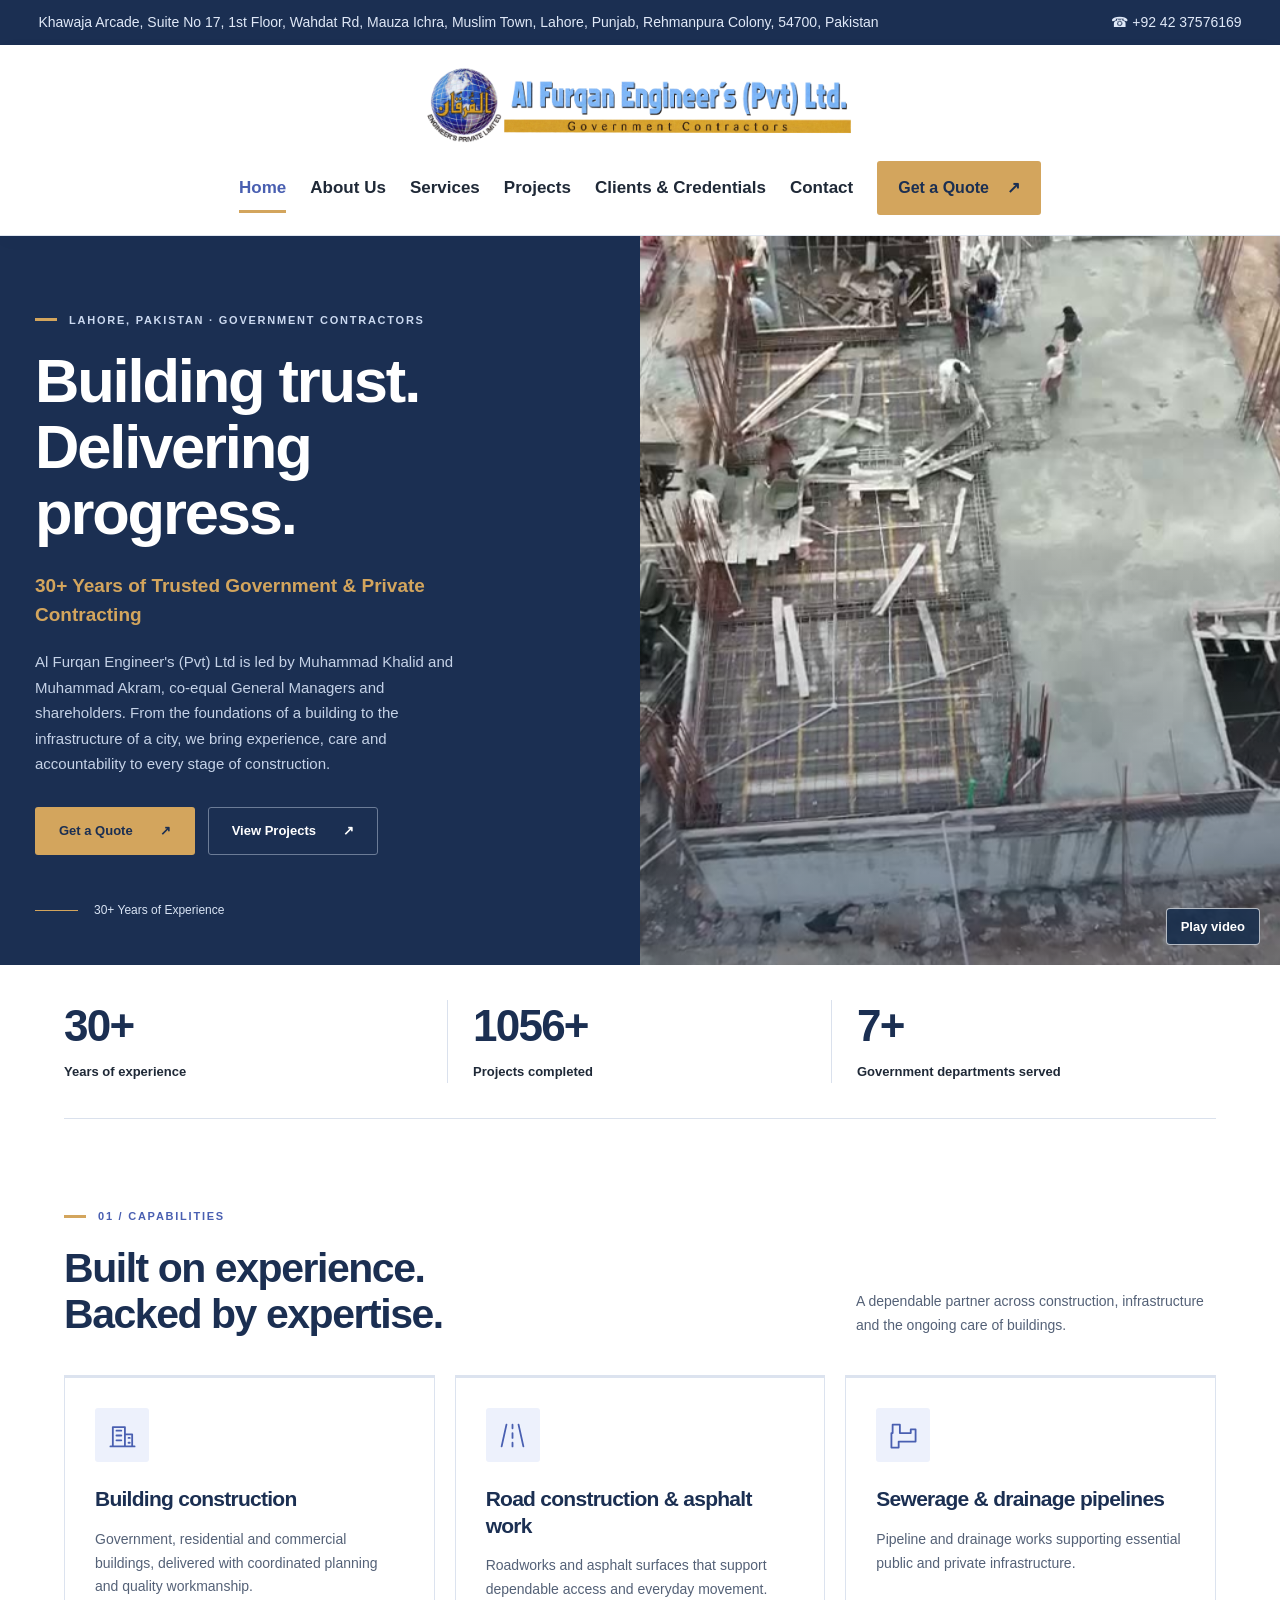
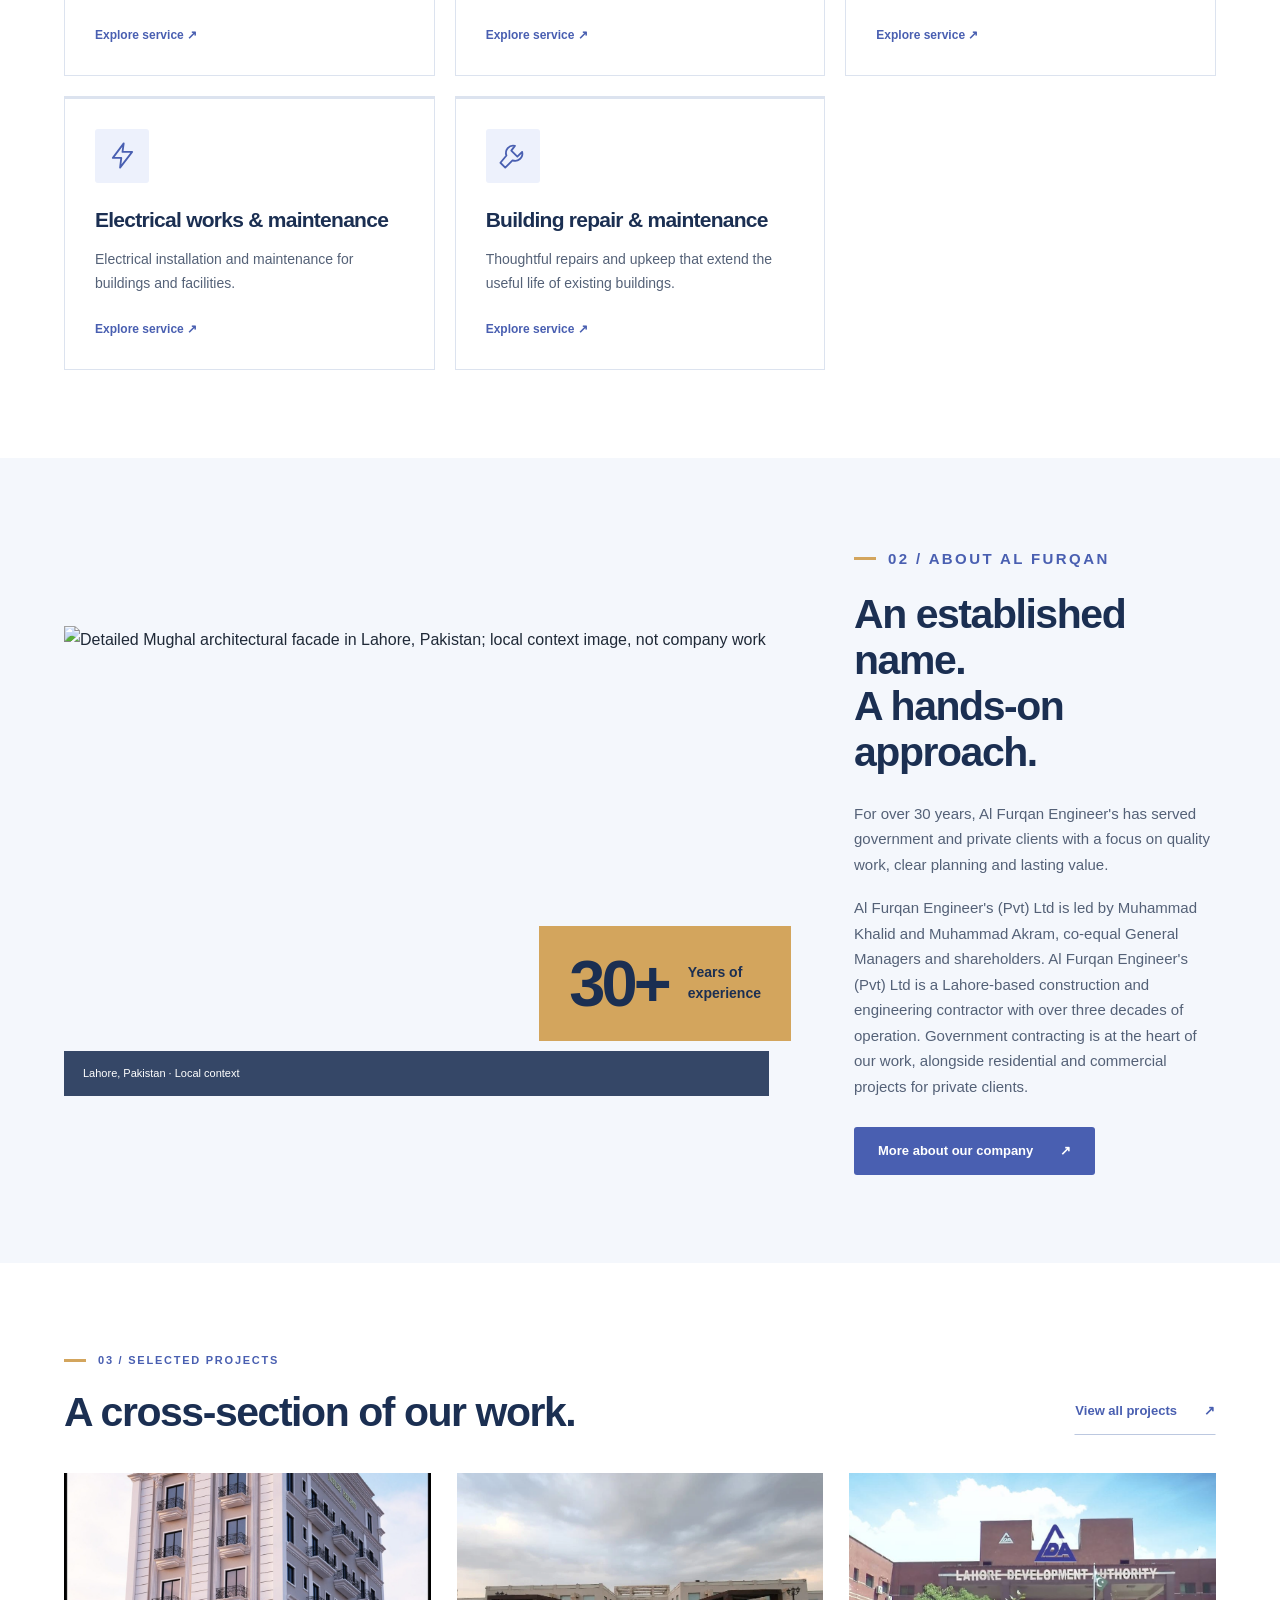
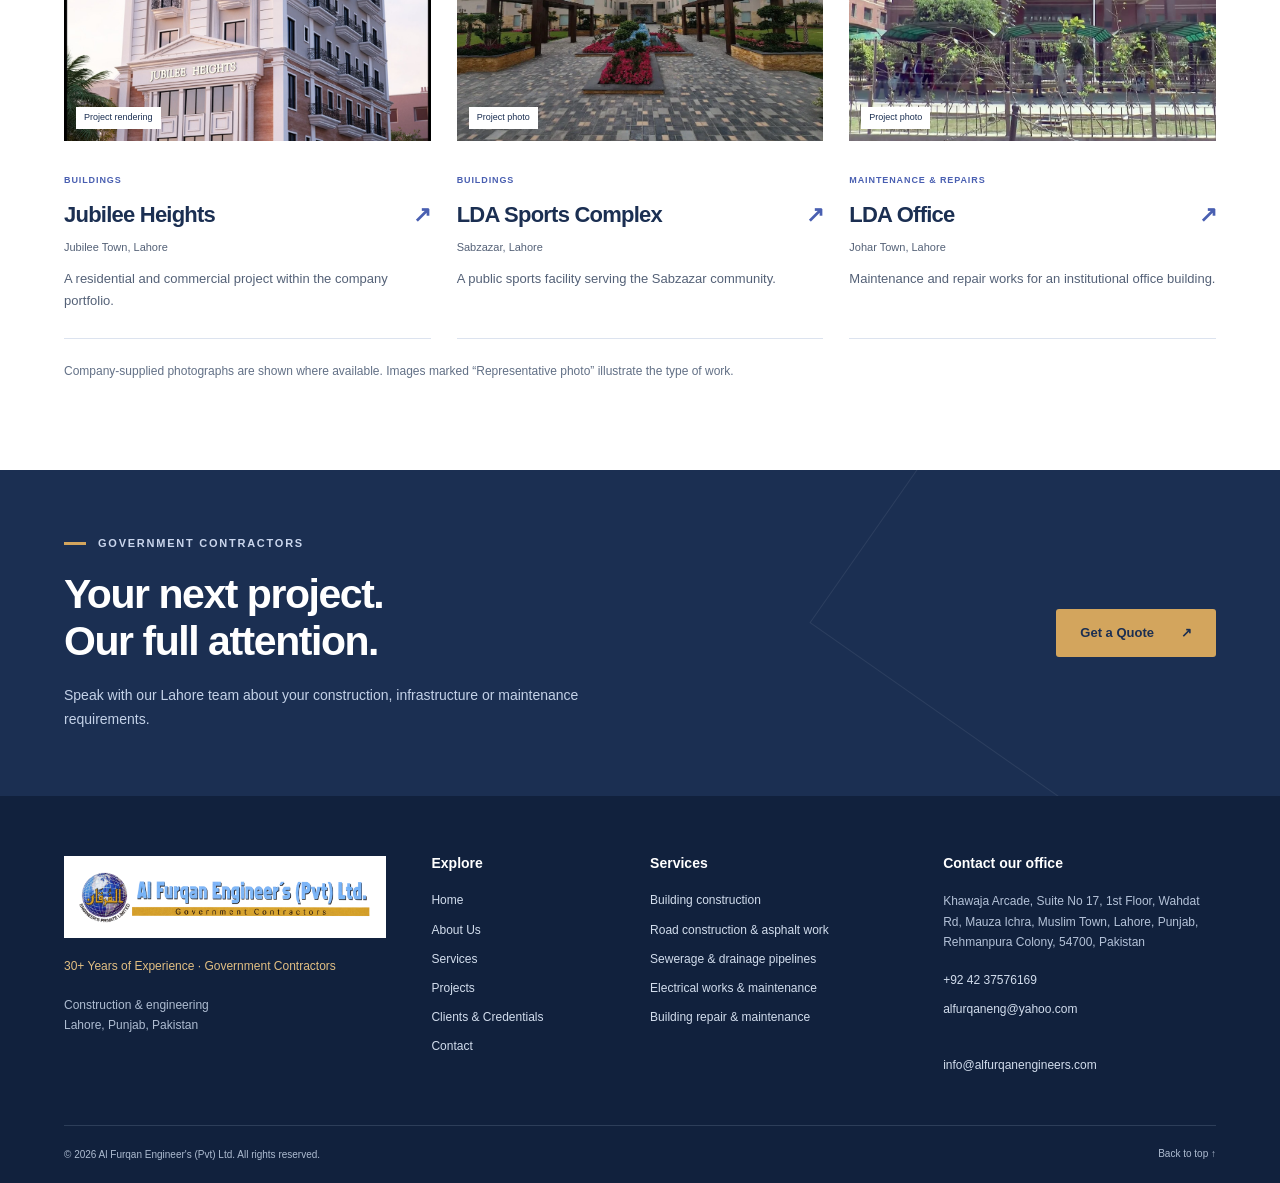
==== index.html @ 761923f5 "Refresh homepage asset versions for drone video styles" ====
<!doctype html><html lang="en"><head><meta charset="utf-8"><meta name="google-site-verification" content="hT9JrDVTnMV-TU5CqhGNMkoANBb5mG18SAT7PARJog0"><meta name="viewport" content="width=device-width,initial-scale=1"><meta name="theme-color" content="#1B2F52"><title>Government &amp; Private Construction in Lahore | Al Furqan Engineer&#x27;s (Pvt) Ltd</title><meta name="description" content="Al Furqan Engineer&#x27;s (Pvt) Ltd, Lahore: led by Muhammad Khalid and Muhammad Akram. Government and private construction with 30+ years of experience."><link rel="canonical" href="https://alfurqanengineers.com/"><meta property="og:type" content="website"><meta property="og:locale" content="en_PK"><meta property="og:title" content="Government &amp; Private Construction in Lahore | Al Furqan Engineer&#x27;s (Pvt) Ltd"><meta property="og:description" content="Al Furqan Engineer&#x27;s (Pvt) Ltd, Lahore: led by Muhammad Khalid and Muhammad Akram. Government and private construction with 30+ years of experience."><meta property="og:url" content="https://alfurqanengineers.com/"><meta property="og:image" content="https://alfurqanengineers.com/social-preview-20260926.jpg"><meta property="og:image:type" content="image/jpeg"><meta property="og:image:width" content="1733"><meta property="og:image:height" content="907"><meta property="og:image:alt" content="Al Furqan Engineer's — Government Contractors, Lahore. info@alfurqanengineers.com · alfurqaneng@yahoo.com"><meta name="twitter:image" content="https://alfurqanengineers.com/social-preview-20260926.jpg"><meta name="twitter:image:alt" content="Al Furqan Engineer's — Building trust. Delivering progress."><meta name="twitter:card" content="summary_large_image"><link rel="icon" href="/favicon.png" type="image/png" sizes="192x192"><link rel="apple-touch-icon" href="/favicon.png"><link rel="stylesheet" href="brand.css?v=20260928-drone"><link rel="stylesheet" href="styles.css?v=20260928-drone"><link rel="preconnect" href="https://images.pexels.com"><script type="application/ld+json">{"@context": "https://schema.org", "@type": "GeneralContractor", "name": "Al Furqan Engineer's (Pvt) Ltd", "url": "https://alfurqanengineers.com", "telephone": "+92 42 37576169", "logo": "https://alfurqanengineers.com/logo.svg", "address": {"@type": "PostalAddress", "streetAddress": "Suite No 17, 1st Floor, Khawaja Arcade, Wahdat Rd, Mauza Ichra, Muslim Town, Rehmanpura Colony", "addressLocality": "Lahore", "addressRegion": "Punjab", "postalCode": "54700", "addressCountry": "PK"}, "areaServed": {"@type": "City", "name": "Lahore"}, "description": "Al Furqan Engineer's (Pvt) Ltd, Lahore: led by Muhammad Khalid and Muhammad Akram. Government and private construction with 30+ years of experience."}</script><script defer src="site-config.js?v=20260928-drone"></script><script defer src="app.js?v=20260928-drone"></script></head><body id="top" data-page="home"><a class="skip" href="#main">Skip to content</a><div class="topbar"><div class="wrap"><a class="top-address" href="https://www.google.com/maps/place//data=!4m2!3m1!1s0x391904868c0c99df:0xcc9288d84a83fc7e">Khawaja Arcade, Suite No 17, 1st Floor, Wahdat Rd, Mauza Ichra, Muslim Town, Lahore, Punjab, Rehmanpura Colony, 54700, Pakistan</a><a class="phone" href="tel:+924237576169">☎ +92 42 37576169</a></div></div><header class="site-header"><div class="wrap navigation"><a class="brand" href="index.html" aria-label="Al Furqan Engineer&#x27;s (Pvt) Ltd home"><img class="full-logo" src="logo.svg" alt="Al Furqan Engineer&#x27;s (Pvt) Ltd — Government Contractors" width="1178" height="224"><img class="mobile-logo" src="emblem.svg" alt="Al Furqan globe emblem" width="64" height="64"><span class="mobile-brand">Al Furqan Engineer&#x27;s<small>Government Contractors</small></span></a><button class="menu-toggle" aria-expanded="false" aria-controls="main-nav" aria-label="Open navigation"><span></span><span></span><span></span></button><nav id="main-nav" aria-label="Main navigation"><a href="index.html" aria-current="page">Home</a><a href="about.html">About Us</a><a href="services.html">Services</a><a href="projects.html">Projects</a><a href="credentials.html">Clients &amp; Credentials</a><a href="contact.html">Contact</a><a class="button gold" href="contact.html">Get a Quote <span aria-hidden="true">↗</span></a></nav></div></header><main id="main"><section class="home-hero"><div class="hero-copy"><p class="eyebrow">Lahore, Pakistan · Government Contractors</p><h1>Building trust.<br>Delivering progress.</h1><h2>30+ Years of Trusted Government &amp; Private Contracting</h2><p>Al Furqan Engineer&#x27;s (Pvt) Ltd is led by Muhammad Khalid and Muhammad Akram, co-equal General Managers and shareholders. From the foundations of a building to the infrastructure of a city, we bring experience, care and accountability to every stage of construction.</p><div class="button-row"><a class="button gold" href="contact.html">Get a Quote <span aria-hidden="true">↗</span></a><a class="button outline-light" href="projects.html">View Projects <span aria-hidden="true">↗</span></a></div><div class="hero-bottom"><span class="gold-rule"></span>30+ Years of Experience</div></div><div class="hero-photo"><video class="hero-video" autoplay muted loop playsinline preload="metadata" poster="jubilee-drone-poster.jpg" aria-label="Drone footage of our Jubilee Heights construction site in Jubilee Town, Lahore"><source src="jubilee-drone.mp4" type="video/mp4"></video><button class="video-toggle" type="button" aria-label="Pause site video">Pause video</button></div></section><section class="stats wrap" aria-label="Company at a glance"><div><strong>30+</strong><span>Years of experience</span></div><div><strong>1056+</strong><span>Projects completed</span></div><div><strong>7+</strong><span>Government departments served</span></div></section><section class="section wrap"><div class="section-head"><div><p class="eyebrow">01 / Capabilities</p><h2>Built on experience.<br>Backed by expertise.</h2></div><p>A dependable partner across construction, infrastructure and the ongoing care of buildings.</p></div><div class="service-grid"><a class="service-card reveal" href="services.html#buildings"><span class="icon-box"><svg class="icon" viewBox="0 0 24 24" fill="none" stroke="currentColor" stroke-width="1.5" stroke-linecap="round" stroke-linejoin="round" aria-hidden="true"><path d="M4 21V5h10v16M14 11h6v10M2 21h20M7 8h4M7 12h4M7 16h4M17 14h1M17 18h1"/></svg></span><h3>Building construction</h3><p>Government, residential and commercial buildings, delivered with coordinated planning and quality workmanship.</p><span class="card-link">Explore service ↗</span></a><a class="service-card reveal" href="services.html#roads"><span class="icon-box"><svg class="icon" viewBox="0 0 24 24" fill="none" stroke="currentColor" stroke-width="1.5" stroke-linecap="round" stroke-linejoin="round" aria-hidden="true"><path d="M7 3L3 21M17 3l4 18M12 3v3m0 4v4m0 4v3"/></svg></span><h3>Road construction &amp; asphalt work</h3><p>Roadworks and asphalt surfaces that support dependable access and everyday movement.</p><span class="card-link">Explore service ↗</span></a><a class="service-card reveal" href="services.html#sewerage"><span class="icon-box"><svg class="icon" viewBox="0 0 24 24" fill="none" stroke="currentColor" stroke-width="1.5" stroke-linecap="round" stroke-linejoin="round" aria-hidden="true"><path d="M3 3h6v7h9v-3h4v10H8v5H2V10h1z"/></svg></span><h3>Sewerage &amp; drainage pipelines</h3><p>Pipeline and drainage works supporting essential public and private infrastructure.</p><span class="card-link">Explore service ↗</span></a><a class="service-card reveal" href="services.html#electrical"><span class="icon-box"><svg class="icon" viewBox="0 0 24 24" fill="none" stroke="currentColor" stroke-width="1.5" stroke-linecap="round" stroke-linejoin="round" aria-hidden="true"><path d="M13 2L4 14h7l-1 8 10-13h-8z"/></svg></span><h3>Electrical works &amp; maintenance</h3><p>Electrical installation and maintenance for buildings and facilities.</p><span class="card-link">Explore service ↗</span></a><a class="service-card reveal" href="services.html#maintenance"><span class="icon-box"><svg class="icon" viewBox="0 0 24 24" fill="none" stroke="currentColor" stroke-width="1.5" stroke-linecap="round" stroke-linejoin="round" aria-hidden="true"><path d="M14 4a6 6 0 0 0-7 8l-5 6 4 4 6-6a6 6 0 0 0 8-7l-4 4-5-5z"/></svg></span><h3>Building repair &amp; maintenance</h3><p>Thoughtful repairs and upkeep that extend the useful life of existing buildings.</p><span class="card-link">Explore service ↗</span></a></div></section><section class="section soft"><div class="wrap split"><div class="about-photo"><img class="" src="https://images.pexels.com/photos/2884867/pexels-photo-2884867.jpeg?auto=compress&amp;cs=tinysrgb&amp;w=1000" alt="Detailed Mughal architectural facade in Lahore, Pakistan; local context image, not company work" loading="lazy" decoding="async" width="1200" height="800"><div class="experience-box"><strong>30+</strong><span>Years of<br>experience</span></div><span class="image-caption">Lahore, Pakistan · Local context</span></div><div><p class="eyebrow">02 / About Al Furqan</p><h2>An established name.<br>A hands-on approach.</h2><p>For over 30 years, Al Furqan Engineer&#x27;s has served government and private clients with a focus on quality work, clear planning and lasting value.</p><p>Al Furqan Engineer&#x27;s (Pvt) Ltd is led by Muhammad Khalid and Muhammad Akram, co-equal General Managers and shareholders. Al Furqan Engineer&#x27;s (Pvt) Ltd is a Lahore-based construction and engineering contractor with over three decades of operation. Government contracting is at the heart of our work, alongside residential and commercial projects for private clients.</p><a class="button primary" href="about.html">More about our company <span aria-hidden="true">↗</span></a></div></div></section><section class="section wrap"><div class="section-head"><div><p class="eyebrow">03 / Selected projects</p><h2>A cross-section of our work.</h2></div><a class="button text-button" href="projects.html">View all projects <span aria-hidden="true">↗</span></a></div><div class="project-grid"><article class="project-card reveal" data-category="Buildings"><button class="project-open" data-project="jubilee-heights" aria-label="View Jubilee Heights project details"><div class="project-image"><img class="" src="project-jubilee-heights.jpeg" alt="Architectural rendering of Jubilee Heights in Jubilee Town, Lahore" loading="lazy" decoding="async" width="1200" height="800"><span class="photo-badge">Project rendering</span></div><div class="project-copy"><span class="category">Buildings</span><h3>Jubilee Heights <span aria-hidden="true">↗</span></h3><p class="location">Jubilee Town, Lahore</p><p>A residential and commercial project within the company portfolio.</p></div></button></article><article class="project-card reveal" data-category="Buildings"><button class="project-open" data-project="lda-sports-complex" aria-label="View LDA Sports Complex project details"><div class="project-image"><img class="" src="project-lda-sports.webp" alt="Landscaped courtyard at LDA Sports Complex, Sabzazar, Lahore" loading="lazy" decoding="async" width="1200" height="800"><span class="photo-badge">Project photo</span></div><div class="project-copy"><span class="category">Buildings</span><h3>LDA Sports Complex <span aria-hidden="true">↗</span></h3><p class="location">Sabzazar, Lahore</p><p>A public sports facility serving the Sabzazar community.</p></div></button></article><article class="project-card reveal" data-category="Maintenance &amp; Repairs"><button class="project-open" data-project="lda-office" aria-label="View LDA Office project details"><div class="project-image"><img class="" src="project-lda-maintenance.jpg" alt="Lahore Development Authority office building, Johar Town" loading="lazy" decoding="async" width="1200" height="800"><span class="photo-badge">Project photo</span></div><div class="project-copy"><span class="category">Maintenance &amp; Repairs</span><h3>LDA Office <span aria-hidden="true">↗</span></h3><p class="location">Johar Town, Lahore</p><p>Maintenance and repair works for an institutional office building.</p></div></button></article></div><p class="small-note">Company-supplied photographs are shown where available. Images marked “Representative photo” illustrate the type of work.</p></section><section class="cta-strip"><div class="wrap"><div><p class="eyebrow">Government Contractors</p><h2>Your next project.<br>Our full attention.</h2><p>Speak with our Lahore team about your construction, infrastructure or maintenance requirements.</p></div><a class="button gold" href="contact.html">Get a Quote <span aria-hidden="true">↗</span></a></div></section><dialog id="project-dialog" aria-labelledby="dialog-title"><button class="dialog-close" aria-label="Close project details">✕</button><div id="dialog-content"></div></dialog></main><footer><div class="wrap footer-grid"><div class="footer-brand"><a href="index.html" class="logo-tile"><img src="logo.svg" alt="Al Furqan Engineer&#x27;s (Pvt) Ltd — Government Contractors" width="1178" height="224" loading="lazy"></a><p class="footer-tagline">30+ Years of Experience · Government Contractors</p><p>Construction & engineering<br>Lahore, Punjab, Pakistan</p></div><div><h2>Explore</h2><nav aria-label="Footer navigation"><a href="index.html" aria-current="page">Home</a><a href="about.html">About Us</a><a href="services.html">Services</a><a href="projects.html">Projects</a><a href="credentials.html">Clients &amp; Credentials</a><a href="contact.html">Contact</a></nav></div><div><h2>Services</h2><a href="services.html#buildings">Building construction</a><a href="services.html#roads">Road construction &amp; asphalt work</a><a href="services.html#sewerage">Sewerage &amp; drainage pipelines</a><a href="services.html#electrical">Electrical works &amp; maintenance</a><a href="services.html#maintenance">Building repair &amp; maintenance</a></div><div><h2>Contact our office</h2><address>Khawaja Arcade, Suite No 17, 1st Floor, Wahdat Rd, Mauza Ichra, Muslim Town, Lahore, Punjab, Rehmanpura Colony, 54700, Pakistan</address><a class="footer-phone" href="tel:+924237576169">+92 42 37576169</a><a href="mailto:alfurqaneng@yahoo.com">alfurqaneng@yahoo.com</a><br><a href="mailto:info@alfurqanengineers.com">info@alfurqanengineers.com</a><small></small></div></div><div class="wrap footer-bottom"><span>© 2026 Al Furqan Engineer&#x27;s (Pvt) Ltd. All rights reserved.</span><a href="#top">Back to top ↑</a></div></footer></body></html>
---- brand.css ----
/* Colors sampled from the supplied logo; see site-config.json. */
:root{--primary:#495FB1;--primary-light:#98BBE9;--navy:#1B2F52;--accent:#D3A55D;--bg-light:#F4F7FC;--text:#1F2937;}
---- styles.css ----
/* Layout and presentation. Editable company content lives in site-config.json. */
*{box-sizing:border-box}html{scroll-behavior:smooth;scroll-padding-top:112px}body{margin:0;color:var(--text);background:#fff;font:16px/1.7 Arial,Helvetica,sans-serif}h1,h2,h3,p{margin:0}h1,h2,h3{color:var(--navy);line-height:1.13;letter-spacing:-.035em}h1{font-size:clamp(40px,4.8vw,72px)}h2{font-size:clamp(30px,3.2vw,48px)}h3{font-size:22px;line-height:1.25}p{color:#546177}p+p{margin-top:18px}a{color:inherit;text-decoration:none}button,input,select,textarea{font:inherit}button{cursor:pointer}button:disabled{cursor:not-allowed;opacity:.65}img{display:block;max-width:100%;height:auto}button,a{-webkit-tap-highlight-color:transparent}a:focus-visible,button:focus-visible,summary:focus-visible,input:focus-visible,textarea:focus-visible,select:focus-visible{outline:3px solid var(--primary);outline-offset:4px}::selection{background:#efdab7;color:var(--navy)}[hidden]{display:none!important}.wrap{width:min(1280px,90%);margin-inline:auto}.section{padding:88px 0}.soft{background:var(--bg-light)}.eyebrow{text-transform:uppercase;letter-spacing:.16em;font-size:11px;font-weight:700;color:var(--primary);display:flex;align-items:center;gap:12px;margin-bottom:19px}.eyebrow:before{content:'';width:22px;height:3px;background:var(--accent);flex:none}.lead{font-size:20px;line-height:1.6;max-width:690px}.small-note{font-size:12px;margin-top:22px;color:#627086}.section-intro{max-width:850px;font-size:18px;margin-bottom:38px}.button{display:inline-flex;align-items:center;justify-content:center;gap:27px;min-height:48px;padding:13px 23px;border:1px solid transparent;font-size:13px;font-weight:700;line-height:1.5;border-radius:3px;transition:background .2s,transform .2s}.button:hover{transform:translateY(-2px)}.primary{background:var(--primary);color:#fff}.primary:hover{background:#344a94}.gold{background:var(--accent);color:var(--navy)}.gold:hover{background:#e4bc7d}.secondary{background:var(--bg-light);color:var(--navy);border-color:#cad4e4}.outline-light{color:#fff;background:transparent;border-color:#6c7c97}.outline-light:hover{background:#ffffff14}.text-button{color:var(--primary);padding:10px 0;border-bottom-color:#bcc8e0;border-radius:0}.button-row{display:flex;gap:13px;flex-wrap:wrap;margin-top:30px}.skip{position:absolute;z-index:100;left:12px;top:-100px;background:#fff;padding:12px}.skip:focus{top:8px}.topbar{background:var(--navy);color:#e0e9f8;font-size:10px}.topbar .wrap{display:flex;align-items:center;justify-content:space-between;gap:25px;padding:9px 0}.top-address{max-width:980px;line-height:1.5}.phone{font-size:12px;white-space:nowrap}.site-header{position:sticky;top:0;z-index:20;background:#fff;border-bottom:1px solid #e1e7f0;box-shadow:0 4px 20px #1b2f5206}.navigation{display:flex;align-items:center;justify-content:space-between;gap:24px;height:101px}.brand{flex:0 0 360px}.full-logo{width:360px;height:auto}.mobile-logo,.mobile-brand{display:none}.navigation nav{display:flex;align-items:center;gap:21px;font-size:12px;font-weight:600}.navigation nav>a:not(.button){padding:12px 0;position:relative;white-space:nowrap}.navigation nav>a:hover,.navigation nav a[aria-current]{color:var(--primary)}.navigation nav a[aria-current]:after{content:'';position:absolute;bottom:3px;height:3px;left:0;right:0;background:var(--accent)}.navigation .button{padding:12px 17px;gap:17px;font-size:12px}.menu-toggle{display:none}.home-hero{display:grid;grid-template-columns:1fr 1fr;background:var(--navy);min-height:650px}.hero-copy{padding:75px max(35px,calc((100vw - 1280px)/2)) 45px;padding-right:65px}.hero-copy h1{color:#fff;max-width:660px;line-height:1.07;margin-bottom:27px}.hero-copy .eyebrow{color:#cbd9f0}.hero-copy h2{color:var(--accent);font-size:19px;letter-spacing:0;line-height:1.5;max-width:430px}.hero-copy>p:not(.eyebrow){color:#c5d2e7;max-width:435px;font-size:15px;margin-top:20px}.hero-bottom{display:flex;align-items:center;gap:16px;color:#d9e4f4;margin-top:45px;font-size:12px}.gold-rule{height:1px;width:43px;background:var(--accent)}.hero-photo{position:relative;min-height:570px;overflow:hidden}.hero-photo>img{width:100%;height:100%;object-fit:cover;object-position:center 48%;position:absolute}.hero-photo:after{content:'';position:absolute;inset:0;background:linear-gradient(0deg,#1327477a,transparent 60%);pointer-events:none}.hero-logo{position:absolute;top:30px;left:30px;right:30px;max-width:490px;background:#fff;padding:18px 20px;z-index:1;border-radius:2px;box-shadow:0 10px 30px #10274616}.hero-logo img{width:100%}.hero-caption{position:absolute;z-index:1;bottom:22px;right:25px;color:#fff;font-size:10px;letter-spacing:.06em}.stats{display:grid;grid-template-columns:repeat(4,1fr);border-bottom:1px solid #dae1ed;padding:35px 0}.stats>div{border-right:1px solid #dae1ed;padding:0 25px}.stats>div:first-child{padding-left:0}.stats>div:last-child{border:0}.stats strong{font-size:44px;color:var(--navy);letter-spacing:-.04em;line-height:1.2;display:block}.stats span{display:block;font-size:13px;margin-top:8px;font-weight:600}.stats small{font-size:10px;color:#68758a;display:block;margin-top:5px}.section-head{display:flex;align-items:end;justify-content:space-between;gap:55px;margin-bottom:38px}.section-head>p{max-width:360px;font-size:14px}.service-grid{display:grid;grid-template-columns:repeat(3,1fr);gap:20px}.service-card{border:1px solid #dce3ef;border-top:3px solid #dce3ef;padding:30px;transition:border-color .25s,box-shadow .25s;background:#fff;display:flex;flex-direction:column;align-items:start}.service-card:hover{border-top-color:var(--accent);box-shadow:0 16px 28px #22375d0d}.service-card h3{margin:24px 0 15px;font-size:21px}.service-card p{font-size:14px;margin-bottom:23px}.card-link{font-size:12px;color:var(--primary);font-weight:700;margin-top:auto}.icon-box{display:grid;place-items:center;background:#edf1fc;width:54px;height:54px;border-radius:3px}.icon{width:29px;height:29px;color:var(--primary);flex:none}.split{display:grid;grid-template-columns:1fr 1fr;gap:85px;align-items:center}.split h2+p{margin-top:25px}.split p{font-size:15px}.split .button{margin-top:28px}.about-photo{position:relative;min-height:470px}.about-photo>img{width:100%;height:470px;object-fit:cover}.image-caption{position:absolute;bottom:0;left:0;right:0;padding:13px 19px;background:#1b2f52e0;color:#fff;font-size:11px}.experience-box{position:absolute;right:-22px;bottom:55px;background:var(--accent);color:var(--navy);padding:25px 30px;display:flex;align-items:center;gap:20px}.experience-box strong{font-size:65px;letter-spacing:-.06em;line-height:1}.experience-box span{font-size:14px;font-weight:600;line-height:1.5}.project-grid{display:grid;grid-template-columns:repeat(3,1fr);gap:26px}.project-card{min-width:0;border-bottom:1px solid #dce3ef}.project-open{width:100%;display:block;text-align:left;padding:0;border:0;background:transparent;color:inherit}.project-image{position:relative;overflow:hidden;aspect-ratio:1.37;background:#e3e9f2}.project-image img{width:100%;height:100%;object-fit:cover;transition:transform .5s}.project-open:hover img{transform:scale(1.04)}.photo-badge{position:absolute;bottom:12px;left:12px;background:#fff;color:var(--navy);font-size:9px;padding:4px 8px;line-height:1.5}.project-copy{padding:23px 0 26px}.category{text-transform:uppercase;letter-spacing:.1em;font-size:9px;font-weight:700;color:var(--primary)}.project-copy h3{margin:10px 0 9px;display:flex;justify-content:space-between;gap:15px}.project-copy h3 span{font-size:22px;color:var(--primary)}.project-copy p{font-size:13px}.project-copy p.location{font-size:11px;margin-bottom:12px}.project-copy p+p{margin-top:0}.cta-strip{background:var(--navy);color:#fff;padding:64px 0;position:relative;overflow:hidden}.cta-strip:after{content:'';position:absolute;width:500px;height:500px;border:1px solid #ffffff13;right:-130px;top:-160px;transform:rotate(35deg);pointer-events:none}.cta-strip .wrap{display:flex;justify-content:space-between;align-items:center;gap:40px}.cta-strip h2{color:#fff}.cta-strip p:not(.eyebrow){color:#c4d2e8;font-size:14px;margin-top:20px;max-width:570px}.cta-strip .eyebrow{color:#cad6ed}.cta-strip .button{flex:none;position:relative;z-index:1}footer{background:#11213d;padding:60px 0 0;color:#d2dded}.footer-grid{display:grid;grid-template-columns:1.3fr .7fr 1fr 1.1fr;gap:45px}.logo-tile{background:#fff;display:block;padding:13px;max-width:325px}.footer-brand>p{font-size:12px;color:#aebcd1;margin-top:18px}.footer-brand>p.footer-tagline{color:#e2bf83;font-size:12px}footer h2{color:#fff;font-size:14px;letter-spacing:0;margin-bottom:20px}footer a:not(.logo-tile){display:block;font-size:12px;line-height:1.6;margin-bottom:10px}footer a:hover{color:#e2bf83}footer address{font-size:12px;font-style:normal;margin-bottom:18px;color:#b4c2d8}footer .footer-phone{font-size:15px}footer small{font-size:10px;color:#b4c2d8}.footer-bottom{margin-top:40px;padding:20px 0;display:flex;justify-content:space-between;gap:24px;border-top:1px solid #2d3e59;font-size:10px;color:#aebcd1}.footer-bottom a{font-size:10px!important;margin:0!important}.page-hero{background:var(--bg-light);padding:28px 0 63px;position:relative;overflow:hidden}.page-hero h1{max-width:920px;font-size:clamp(40px,4.8vw,65px)}.page-hero .lead{margin-top:23px;font-size:18px}.breadcrumb{font-size:11px;color:#606d83;margin-bottom:39px;display:flex;gap:12px}.breadcrumb a{color:var(--primary)}.hero-line{position:absolute;width:320px;height:320px;border:1px solid #d4deee;right:-30px;bottom:-100px;transform:rotate(35deg)}.page-hero .wrap{position:relative;z-index:1}.vision-grid{display:grid;grid-template-columns:1fr 1fr;gap:60px}.vision-grid article{border-top:3px solid var(--accent);padding-top:30px}.vision-grid h2{font-size:34px}.vision-grid p:last-child{margin-top:23px;font-size:15px}.values-grid{display:grid;grid-template-columns:repeat(5,1fr);gap:24px}.value-card{border-top:1px solid #ccd7e7;padding-top:25px}.value-card h3{font-size:19px;margin:20px 0 15px}.value-card p{font-size:13px}.org-chart{margin-top:50px}.org-chart ul{padding:0;list-style:none;margin:0}.org-leaders{display:flex;justify-content:center;gap:70px!important;position:relative;margin-bottom:70px!important}.org-leaders:before{content:'';position:absolute;left:calc(50% - 110px);right:calc(50% - 110px);top:50%;height:2px;background:var(--primary)}.org-leaders:after{content:'';position:absolute;left:50%;width:2px;background:var(--primary);height:70px;bottom:-70px}.org-card{position:relative;border:1.5px solid var(--primary);border-radius:5px;background:#fff;padding:15px 12px;min-width:0;text-align:center;color:var(--navy);box-shadow:0 5px 15px #1b2f5205;font-size:12px;line-height:1.45}.org-card strong,.org-card span,.org-card small{display:block}.org-card strong{font-size:15px;margin-bottom:4px}.org-card small{font-size:10px;color:#607087;margin-top:3px}.org-card.external{border:2px dashed var(--accent);background:#fffcf5}.org-leaders>li{width:250px;z-index:1}.org-desktop{display:grid;grid-template-columns:1.25fr 1fr;gap:45px;border-top:2px solid var(--primary);padding-top:0}.org-branch{position:relative;padding-top:28px;min-width:0}.org-branch:before{content:'';height:28px;width:2px;background:var(--primary);position:absolute;top:0;left:50%}.org-branch h3{font-size:15px;text-align:center;padding:14px;background:#e3eaf7;margin-bottom:25px;border:1px solid #c9d5eb;border-radius:4px}.org-tree{display:flex;gap:16px;justify-content:center}.org-tree li{flex:1;position:relative;min-width:0}.org-tree ul{display:flex;gap:18px;position:relative;padding-top:30px!important}.org-tree ul:before{content:'';height:30px;width:1px;background:#8c9dc3;position:absolute;top:0;left:50%}.org-tree ul>li:before{content:'';position:absolute;height:1px;background:#8c9dc3;top:-15px;left:-9px;right:-9px}.org-tree ul>li:first-child:before{left:50%}.org-tree ul>li:last-child:before{right:50%}.org-tree ul>li:after{content:'';position:absolute;top:-15px;left:50%;height:15px;width:1px;background:#8c9dc3}.org-tree .external+ul{flex-direction:column;gap:15px}.org-tree .external+ul>li:before{display:none}.org-tree .external+ul>li:after{background:var(--accent)}.org-branch:nth-child(2)>.org-tree{display:grid;grid-template-columns:1fr 1fr;gap:20px}.org-legend{display:flex;justify-content:center;gap:27px;margin-top:35px;font-size:11px;flex-wrap:wrap}.org-legend span{display:flex;align-items:center;gap:9px}.org-legend i{display:block;width:22px;height:16px;border:1.5px solid var(--primary)}.org-legend i.external{border:2px dashed var(--accent)}.org-mobile{display:none}.service-detail{display:grid;grid-template-columns:1fr 1fr;gap:65px;align-items:center;padding:58px 0;border-bottom:1px solid #dce3ef;scroll-margin-top:125px}.service-detail:first-of-type{padding-top:0}.service-detail:nth-of-type(even) .service-detail-image{order:2}.service-detail-image{height:390px}.service-detail-image img{height:100%;width:100%;object-fit:cover}.service-detail h2{font-size:36px;margin:12px 0 20px}.service-detail p{font-size:14px}.service-number{font-weight:700;color:var(--primary);font-size:14px}.checklist{list-style:none;padding:0;font-size:13px;line-height:2.1}.checklist li:before{content:'✓';color:var(--primary);margin-right:12px}.process-grid{display:grid;grid-template-columns:repeat(3,1fr);gap:40px;margin-top:38px}.process-grid article{border-top:1px solid #c7d3e7;padding-top:20px}.process-grid h3{font-size:23px;margin:20px 0 15px}.process-grid p{font-size:14px}.filters{display:flex;gap:10px;flex-wrap:wrap;margin-bottom:20px}.filter{background:#fff;border:1px solid #ccd6e5;padding:10px 17px;color:var(--navy);font-size:12px;border-radius:3px}.filter.active{color:#fff;background:var(--primary);border-color:var(--primary)}#project-count{margin:0 0 20px}.clients-grid,.credential-grid{display:grid;grid-template-columns:repeat(3,1fr);gap:25px;margin-top:35px}.client-placeholder{border:1px dashed #becbdd;min-height:180px;padding:25px;text-align:center;display:flex;flex-direction:column;justify-content:center}.pending{display:block;font-size:10px;color:#6c582f;background:#f7ecd8;padding:4px 8px;width:fit-content;margin-bottom:18px;letter-spacing:.04em}.client-placeholder .pending{margin:0 auto 20px}.client-placeholder strong{color:#5c6f8e;font-size:34px;line-height:1.2}.client-placeholder p{font-size:12px;margin-top:12px}.credential-card{padding:30px;background:#fff;border:1px solid #dce3ef}.credential-card .icon{margin-bottom:25px}.credential-card h3{font-size:24px;margin:20px 0}.credential-card p{font-size:13px}.contact-grid{display:grid;grid-template-columns:1.15fr .85fr;gap:80px;align-items:start}.form-panel{background:var(--bg-light);padding:40px;border:1px solid #dee6f1}.form-panel h2,.office-details h2{font-size:32px}.form-notice{font-size:12px;line-height:1.7;margin:20px 0 27px;padding:14px 16px;border-left:3px solid var(--accent);background:#fff}label{display:block;font-size:12px;color:var(--navy);font-weight:600;margin-bottom:19px}.form-row{display:grid;grid-template-columns:1fr 1fr;gap:18px}input,textarea,select{display:block;width:100%;border:1px solid #c8d3e3;background:#fff;border-radius:3px;padding:12px;margin-top:7px;font-size:15px;color:var(--text);min-height:47px}textarea{resize:vertical}textarea::placeholder{font-size:12px;line-height:1.6;color:#718095}.office-details{padding-top:10px}.contact-block{display:flex;gap:20px;padding:24px 0;border-bottom:1px solid #dce3ef}.contact-block h3{font-size:12px;letter-spacing:0;margin-bottom:10px}.contact-block address{font-size:14px;font-style:normal;color:#546177}.contact-block a{color:var(--primary);font-size:15px}.contact-block p{font-size:13px}.contact-icon{font-size:24px;color:var(--primary);line-height:1.3;min-width:25px}.office-details>.button{margin-top:25px}.map-section iframe{border:0;width:100%;height:400px;background:var(--bg-light)}.map-caption{display:flex;align-items:center;justify-content:space-between;gap:20px;margin-top:14px}.map-caption p{font-size:12px}.faq{max-width:850px}.faq h2{margin-bottom:30px}.faq details{border-top:1px solid #d5deec;padding:22px 0}.faq summary{color:var(--navy);cursor:pointer;font-size:16px;font-weight:600}.faq details p{font-size:14px;padding-top:17px}.form-panel #form-result{margin-top:25px}.form-panel #form-status{font-size:13px;margin-bottom:20px}dialog{width:min(920px,92vw);max-height:90vh;border:0;padding:40px;box-shadow:0 25px 80px #0004;color:var(--text);border-radius:5px;overflow-y:auto}dialog::backdrop{background:#10213bcc;backdrop-filter:blur(3px)}.dialog-close{position:sticky;float:right;top:0;z-index:2;border:1px solid #d7dfea;border-radius:50%;background:#fff;color:var(--navy);width:40px;height:40px;font-size:18px}.dialog-gallery{display:grid;grid-template-columns:1fr 1fr;gap:15px;margin:25px 0}.dialog-gallery figure{margin:0}.dialog-gallery img{width:100%;height:240px;object-fit:cover}.dialog-gallery figcaption{font-size:10px;margin-top:7px;color:#64718a}.dialog-gallery figcaption a{text-decoration:underline}dialog h2{font-size:36px;clear:both;padding-top:10px}dialog .category{display:block;padding-top:10px}dialog p{font-size:14px;margin-top:15px}body.modal-open{overflow:hidden}.reveal{animation:appear .6s ease both}@keyframes appear{from{opacity:.65;transform:translateY(12px)}to{opacity:1;transform:translateY(0)}}
@media(max-width:1200px){.brand{flex-basis:285px}.full-logo{width:285px}.navigation nav{gap:14px;font-size:11px}.navigation .button{padding:10px 12px}.hero-copy{padding:60px 7vw 40px 5vw}.footer-grid{gap:28px}.split{gap:50px}.contact-grid{gap:40px}.hero-copy h1{font-size:58px}}
@media(max-width:1000px){.navigation{height:87px}.menu-toggle{display:flex;width:44px;height:44px;flex-direction:column;justify-content:center;gap:5px;padding:10px;border:1px solid #d3dded;background:#fff;border-radius:3px}.menu-toggle span{height:2px;width:22px;background:var(--navy)}.navigation nav{display:none;position:absolute;top:87px;left:0;right:0;background:#fff;border-bottom:1px solid #dbe3ef;padding:20px 5%;box-shadow:0 15px 20px #11213d12}.navigation nav.open{display:flex;flex-wrap:wrap;gap:16px 24px}.brand{flex-basis:350px}.full-logo{width:350px}.hero-copy h1{font-size:48px}.hero-copy h2{font-size:17px}.hero-copy{padding-right:35px}.service-grid{grid-template-columns:repeat(2,1fr)}.project-grid{gap:18px}.project-copy h3{font-size:20px}.values-grid{grid-template-columns:repeat(3,1fr)}.footer-grid{grid-template-columns:1.2fr 1fr;gap:40px}.section{padding:65px 0}.org-desktop{gap:25px}.org-card{font-size:11px;padding:12px 8px}.org-card strong{font-size:13px}.contact-grid{gap:30px}.form-panel{padding:28px}}
@media(max-width:760px){html{scroll-padding-top:88px}.wrap{width:88%}.topbar .wrap{padding:10px 0;gap:12px}.top-address{font-size:9px;max-width:70%;line-height:1.4}.phone{font-size:10px}.navigation{height:78px}.brand{flex:initial;display:flex;align-items:center;gap:10px}.full-logo{display:none}.mobile-logo{display:block;width:52px;height:52px}.mobile-brand{display:block;font-size:16px;font-weight:700;line-height:1.2;color:var(--navy);letter-spacing:-.02em}.mobile-brand small{display:block;font-size:9px;font-weight:500;letter-spacing:.07em;margin-top:5px}.navigation nav{top:78px;padding:18px 6%}.navigation nav.open{flex-direction:column;align-items:stretch;gap:5px}.navigation nav>a:not(.button){padding:10px}.navigation nav a[aria-current]:after{left:10px;right:auto;width:22px}.navigation nav .button{margin-top:10px}.home-hero{grid-template-columns:1fr;min-height:0}.hero-copy{padding:47px 6% 37px}.hero-copy h1{font-size:clamp(40px,10vw,58px);margin-bottom:22px}.hero-copy h2{font-size:18px}.hero-copy p{font-size:14px}.hero-photo{min-height:370px}.hero-photo>img{object-position:center 39%}.hero-logo{top:22px;left:6%;right:6%;padding:12px 15px}.hero-bottom{margin-top:29px}.hero-caption{right:6%}.stats{grid-template-columns:1fr 1fr;padding:23px 0;row-gap:23px}.stats>div{padding:0 18px}.stats>div:nth-child(3){padding-left:0}.stats>div:nth-child(2){border:0}.stats strong{font-size:37px}.stats span{font-size:12px;line-height:1.4}.stats small{font-size:9px}.section{padding:52px 0}.section-head{display:block;margin-bottom:28px}.section-head>p{margin-top:22px;max-width:100%}.section-head>.button{margin-top:20px}.eyebrow{font-size:10px;margin-bottom:16px}.service-grid{gap:14px}.service-card{padding:23px 18px}.service-card h3{font-size:19px;margin:20px 0 12px}.service-card p{font-size:12px;line-height:1.65}.service-card .card-link{font-size:11px}.split{grid-template-columns:1fr;gap:37px}.about-photo{min-height:350px}.about-photo>img{height:350px}.experience-box{right:-10px;bottom:55px;padding:20px}.experience-box strong{font-size:55px}.project-grid{grid-template-columns:1fr;gap:30px}.project-image{aspect-ratio:1.5}.project-copy h3{font-size:24px}.project-copy{padding:18px 0 23px}.cta-strip{padding:48px 0}.cta-strip .wrap{display:block}.cta-strip .button{margin-top:28px}.footer-grid{grid-template-columns:1fr 1fr;gap:35px 24px}.footer-brand{grid-column:1/-1}.footer-grid>div:last-child{grid-column:1/-1}.footer-bottom{flex-direction:column;gap:10px}.page-hero{padding:24px 0 43px}.page-hero h1{font-size:clamp(36px,8.5vw,54px)}.page-hero .lead{font-size:16px}.breadcrumb{font-size:10px;margin-bottom:27px}.hero-line{opacity:.4}.section-intro{font-size:15px}.vision-grid{grid-template-columns:1fr;gap:37px}.vision-grid h2{font-size:30px}.values-grid{grid-template-columns:1fr 1fr;gap:28px}.org-leaders{gap:16px!important;margin-bottom:40px!important}.org-leaders>li{width:50%}.org-leaders:before{left:25%;right:25%}.org-leaders:after{height:25px;bottom:-25px}.org-desktop{display:none}.org-mobile{display:block}.org-mobile-branch{background:white;border:1px solid #c9d5eb;padding:16px;margin-bottom:18px;border-radius:4px}.org-mobile-branch>summary{font-weight:700;color:var(--navy);font-size:14px;cursor:pointer}.org-mobile ul{padding-top:16px!important;display:grid;gap:13px}.org-mobile li ul{padding-left:14px!important;border-left:1px solid #d3dced;margin:12px 0 0 12px}.org-accordion{border:1px solid var(--primary);border-radius:4px;padding:14px}.org-accordion.external{border:2px dashed var(--accent)}.org-accordion summary{cursor:pointer;color:var(--navy);font-size:12px;line-height:1.5}.org-accordion summary strong,.org-accordion summary small{display:block}.org-accordion summary strong{font-size:14px}.org-accordion summary small{font-size:10px}.org-legend{font-size:10px;gap:18px}.service-detail{grid-template-columns:1fr;gap:27px;padding:40px 0}.service-detail:nth-of-type(even) .service-detail-image{order:0}.service-detail-image{height:260px}.service-detail h2{font-size:29px}.process-grid{grid-template-columns:1fr;gap:28px}.clients-grid,.credential-grid{grid-template-columns:1fr}.filters{gap:8px}.filter{font-size:11px;padding:9px 13px;min-height:42px}.contact-grid{grid-template-columns:1fr;gap:36px}.form-panel{padding:25px 21px}.form-panel h2,.office-details h2{font-size:29px}.form-row{grid-template-columns:1fr;gap:0}.map-section iframe{height:300px}.map-caption{align-items:start;flex-direction:column;gap:6px}.faq summary{font-size:14px}.faq details p{font-size:13px}dialog{padding:23px;max-height:90vh}dialog h2{font-size:29px}.dialog-gallery{grid-template-columns:1fr}.dialog-gallery img{height:220px}}
@media(max-width:380px){.service-grid{grid-template-columns:1fr}.mobile-brand{font-size:14px}.mobile-logo{width:43px;height:43px}.button{gap:17px;padding:12px 18px}.values-grid{grid-template-columns:1fr}.top-address{max-width:63%}}
@media(prefers-reduced-motion:reduce){html{scroll-behavior:auto}*,*:before,*:after{animation:none!important;transition:none!important}}

/* Preserve full company photographs when viewing project details. */
.dialog-gallery img{height:auto;max-height:560px;object-fit:contain;background:var(--bg-light)}
.dialog-gallery figure:only-child{grid-column:1/-1}
.project-image img[src^="project-road"]{object-position:center 35%}

/* Three confirmed company statistics, balanced at every width. */
.stats{grid-template-columns:repeat(3,minmax(0,1fr))}
@media(max-width:760px){.stats{grid-template-columns:1fr;text-align:center;gap:22px}.stats>div{padding:0 0 20px!important;border:0;border-bottom:1px solid #dce3ed}.stats>div:last-child{padding-bottom:0!important;border:0}}

.credential-card:only-child{grid-column:1/-1;max-width:760px;width:100%}

.client-card{background:#fff;border:1px solid #dce3ef;text-align:center;padding:32px 20px;display:flex;align-items:center;justify-content:center;min-height:265px}.client-card a{display:block;width:100%}.client-card img{width:180px;height:120px;object-fit:contain;margin:0 auto 24px}.client-card strong{display:block;font-size:18px;color:var(--navy);line-height:1.35}.client-card p{font-size:13px;margin-top:9px}.client-card:hover{border-color:var(--primary)}

/* Shared header: readable type and proportional brand at every viewport. */
.topbar .wrap,.navigation.wrap{width:min(1480px,94%)}
.topbar,.top-address,.phone{font-size:15px;font-weight:500;line-height:1.5}
.topbar .wrap{padding:12px 0;gap:28px}
.top-address{max-width:none;white-space:nowrap}
.phone{flex-shrink:0;white-space:nowrap}
.navigation{height:auto;min-height:124px;gap:28px;padding-block:18px}
.brand{flex:0 0 432px}
.full-logo{display:block;width:432px;height:auto}
.mobile-logo,.mobile-brand{display:none}
.navigation nav{gap:22px;font-size:17px;font-weight:600}
.navigation nav>a:not(.button){padding:14px 0}
.navigation nav a[aria-current]:after{bottom:4px;left:0;right:0;width:auto}
.navigation .button{font-size:16px;font-weight:700;padding:14px 20px;gap:18px;white-space:nowrap}
html{scroll-padding-top:142px}
@media(min-width:1001px) and (max-width:1440px){
 .navigation{flex-wrap:wrap;justify-content:center;gap:14px;padding-block:18px}
 .brand{flex-basis:432px}
 .navigation nav{flex-basis:100%;justify-content:center;gap:24px}
 .topbar .wrap{gap:18px}
 .top-address,.phone{font-size:14px}
 html{scroll-padding-top:210px}
}
@media(max-width:1000px){
 .topbar .wrap{flex-wrap:wrap;gap:6px 24px;justify-content:flex-start}
 .top-address{white-space:normal;order:2;flex-basis:100%}
 .phone{order:1}
 .navigation{min-height:110px;padding-block:16px;flex-wrap:nowrap;justify-content:space-between}
 .brand{flex:0 1 432px;min-width:0}
 .full-logo{width:100%;height:auto}
 .menu-toggle{flex-shrink:0}
 .navigation nav{top:100%;font-size:17px;padding:20px 4%;gap:20px}
 .navigation nav.open{display:flex;flex-direction:column;align-items:stretch;gap:6px}
 .navigation nav>a:not(.button){align-self:flex-start;padding:12px 0}
 .navigation nav .button{align-self:flex-start;margin-top:10px}
 html{scroll-padding-top:126px}
}
@media(max-width:760px){
 .topbar .wrap,.navigation.wrap{width:92%}
 .topbar .wrap{padding:10px 0}
 .top-address{max-width:none;font-size:14px;line-height:1.5}
 .phone{font-size:15px}
 .navigation{min-height:88px;gap:16px;padding-block:16px}
 .brand{flex:0 1 360px;display:block}
 .full-logo{display:block;width:100%;height:auto}
 .mobile-logo,.mobile-brand{display:none}
 html{scroll-padding-top:104px}
}

.form-honeypot{position:absolute;left:-10000px;width:1px;height:1px;overflow:hidden}#enquiry-form button:disabled{opacity:.65;cursor:wait}#form-status:focus{outline:2px solid var(--accent);outline-offset:5px}

.hero-photo>.hero-video{position:absolute;inset:0;width:100%;height:100%;object-fit:cover;object-position:center}.video-toggle{position:absolute;right:20px;bottom:20px;z-index:3;border:1px solid #ffffffaa;background:#172d4ddd;color:#fff;border-radius:4px;padding:10px 14px;cursor:pointer;font:600 13px Arial,sans-serif}.video-toggle:focus-visible{outline:3px solid #dfb566;outline-offset:3px}
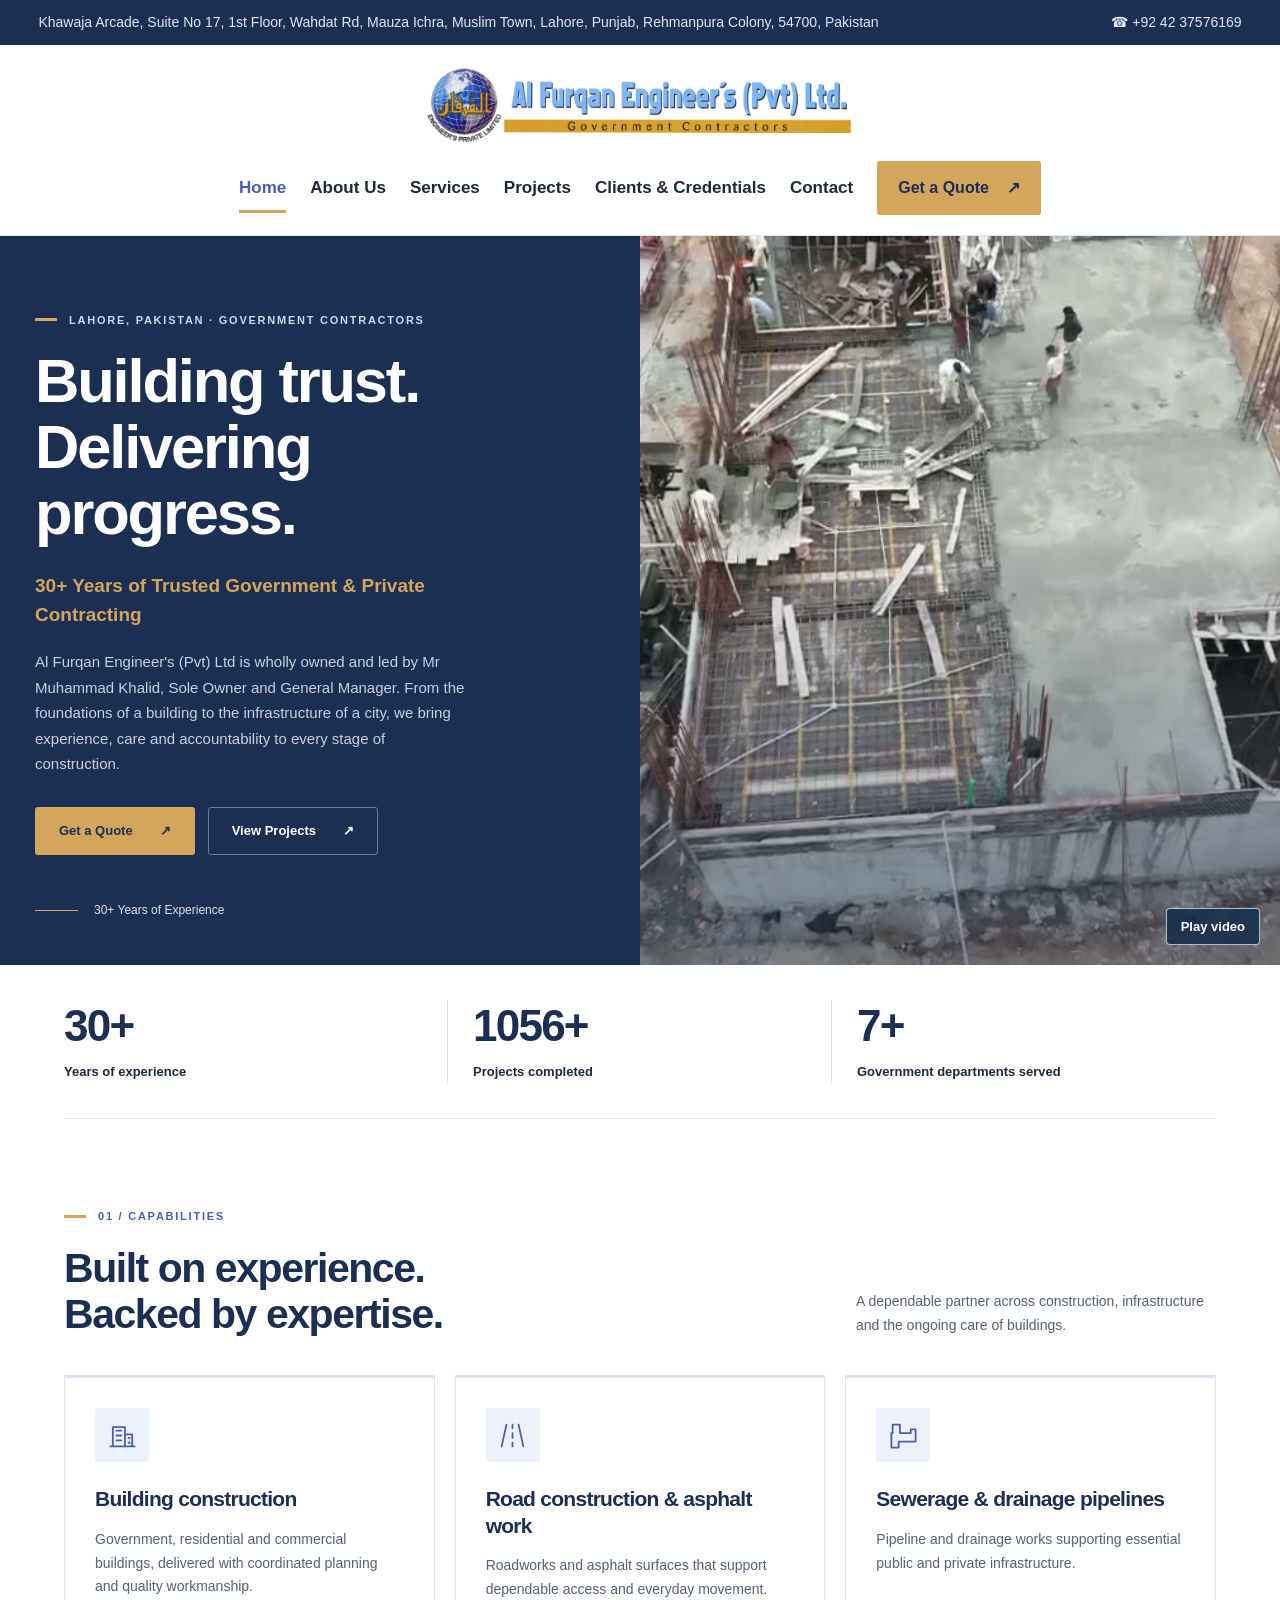
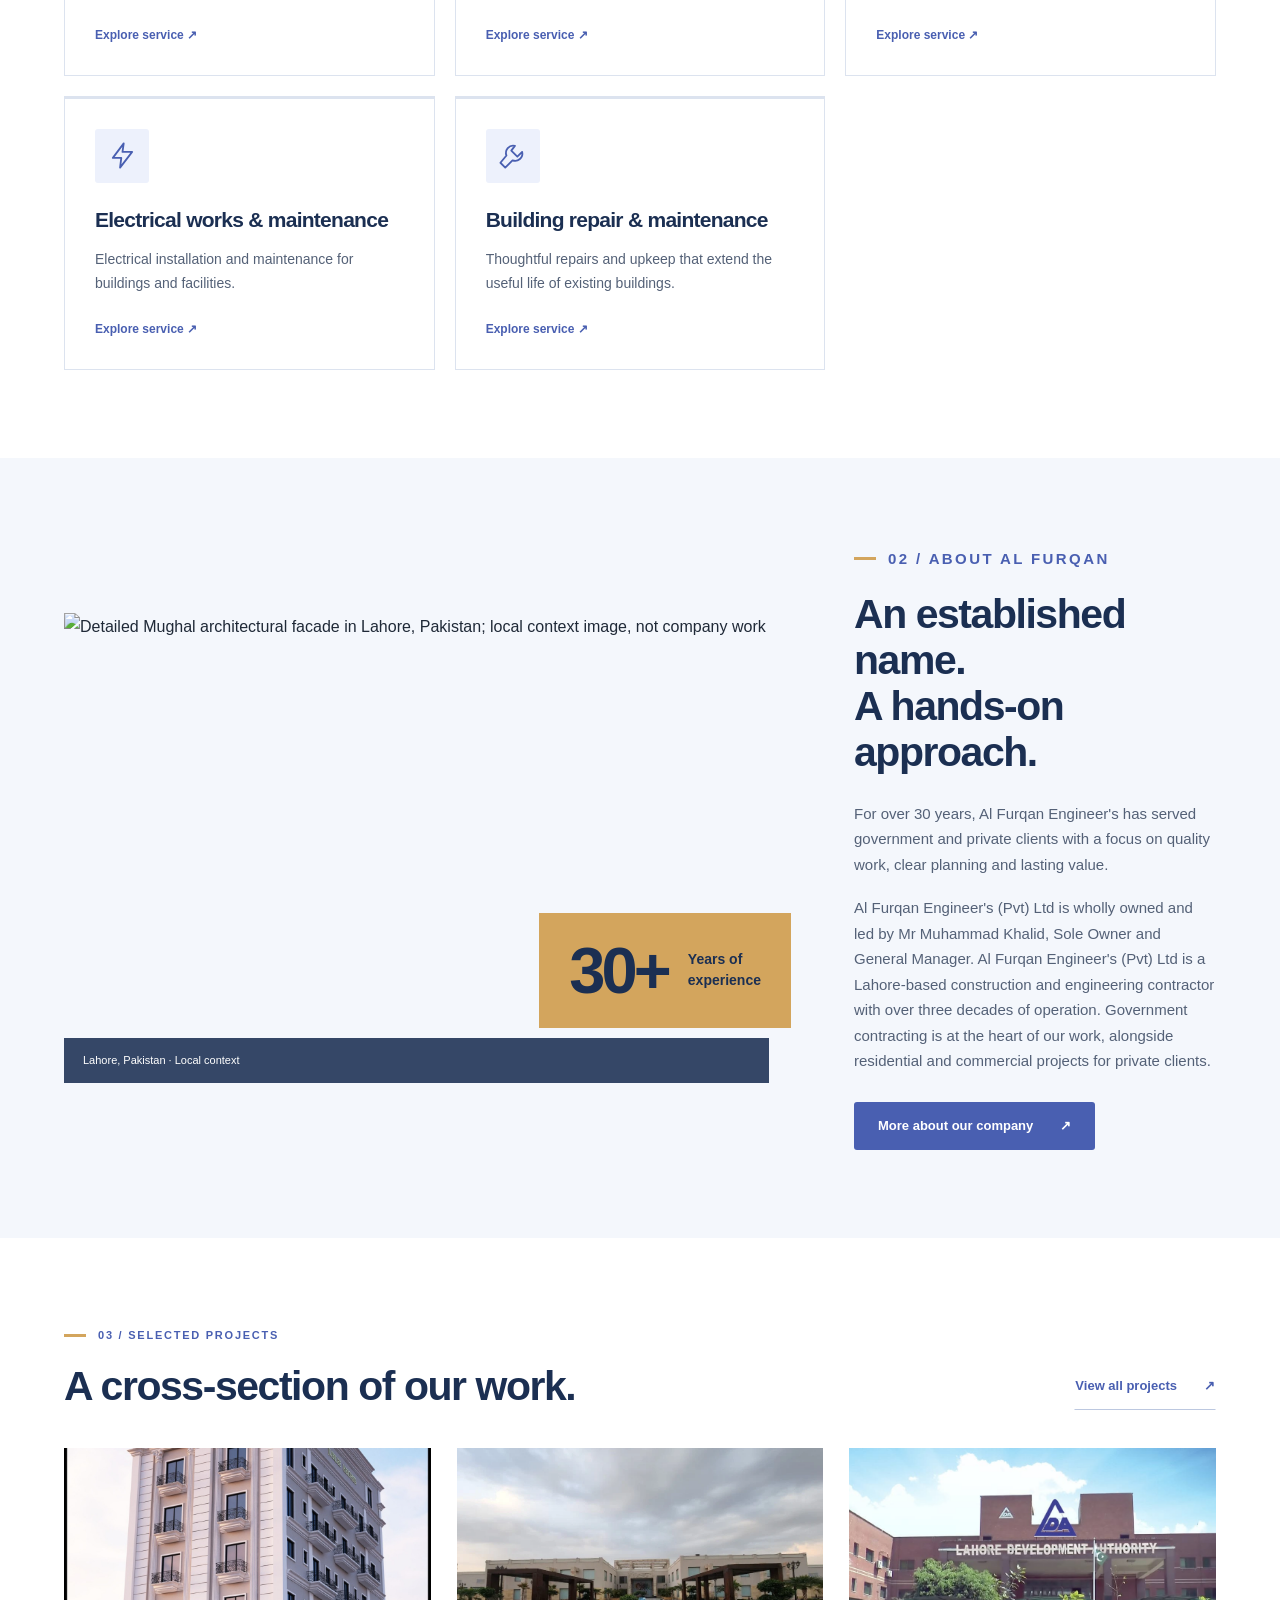
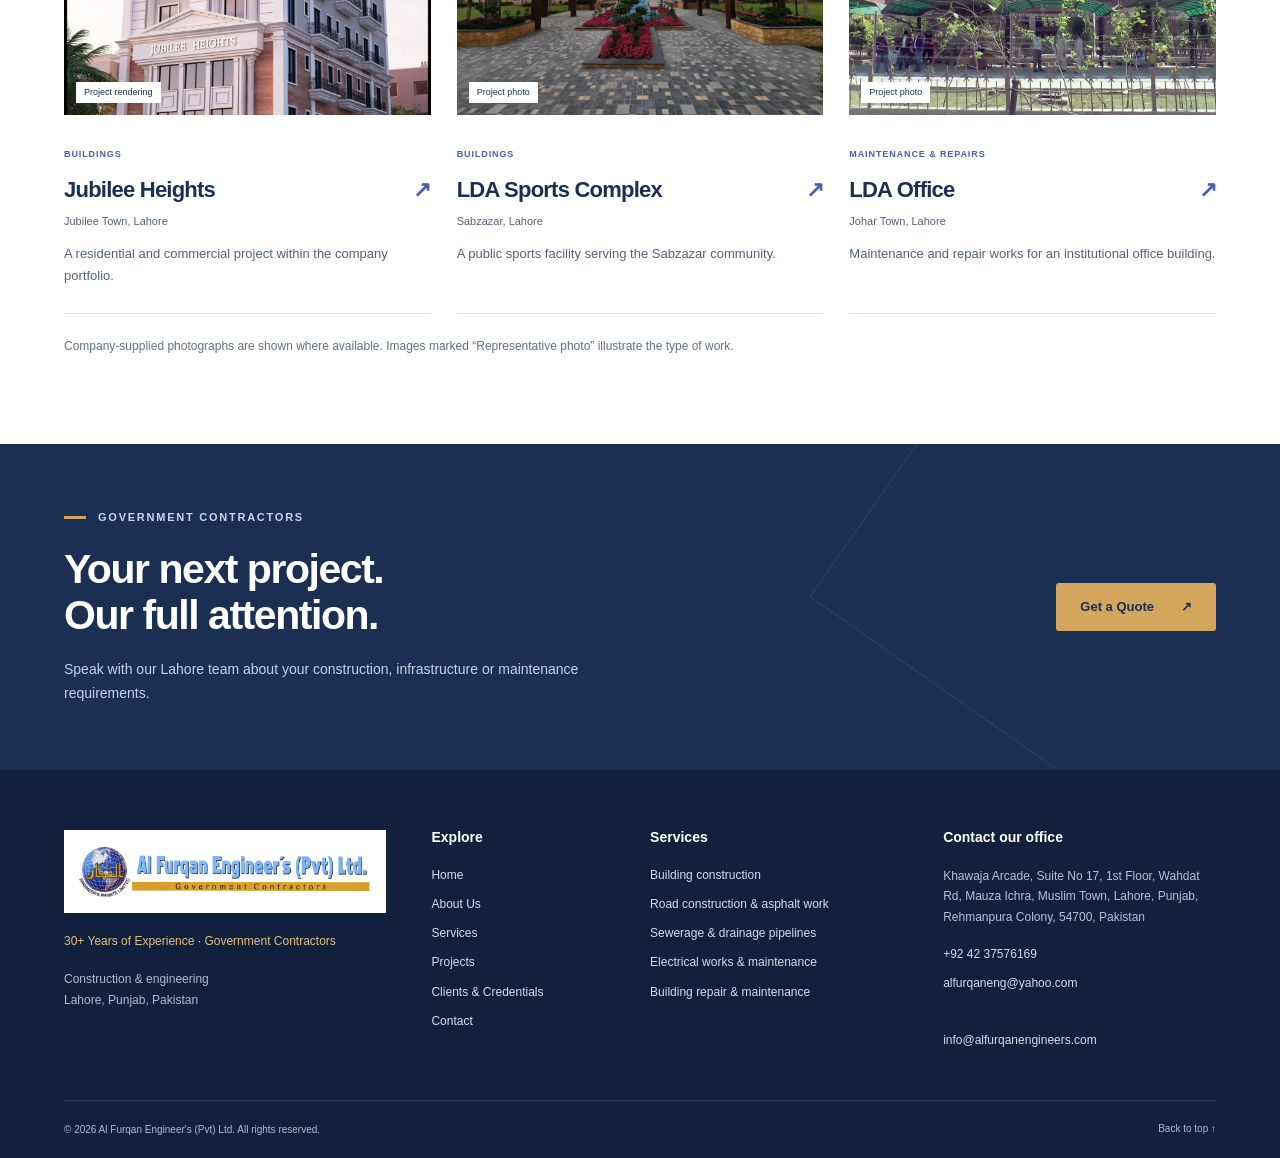
==== commit 08b28b79: "Correct sole ownership and General Manager information" ====
--- a/index.html
+++ b/index.html
@@ -1 +1 @@
-<!doctype html><html lang="en"><head><meta charset="utf-8"><meta name="google-site-verification" content="hT9JrDVTnMV-TU5CqhGNMkoANBb5mG18SAT7PARJog0"><meta name="viewport" content="width=device-width,initial-scale=1"><meta name="theme-color" content="#1B2F52"><title>Government &amp; Private Construction in Lahore | Al Furqan Engineer&#x27;s (Pvt) Ltd</title><meta name="description" content="Al Furqan Engineer&#x27;s (Pvt) Ltd, Lahore: led by Muhammad Khalid and Muhammad Akram. Government and private construction with 30+ years of experience."><link rel="canonical" href="https://alfurqanengineers.com/"><meta property="og:type" content="website"><meta property="og:locale" content="en_PK"><meta property="og:title" content="Government &amp; Private Construction in Lahore | Al Furqan Engineer&#x27;s (Pvt) Ltd"><meta property="og:description" content="Al Furqan Engineer&#x27;s (Pvt) Ltd, Lahore: led by Muhammad Khalid and Muhammad Akram. Government and private construction with 30+ years of experience."><meta property="og:url" content="https://alfurqanengineers.com/"><meta property="og:image" content="https://alfurqanengineers.com/social-preview-20260926.jpg"><meta property="og:image:type" content="image/jpeg"><meta property="og:image:width" content="1733"><meta property="og:image:height" content="907"><meta property="og:image:alt" content="Al Furqan Engineer's — Government Contractors, Lahore. info@alfurqanengineers.com · alfurqaneng@yahoo.com"><meta name="twitter:image" content="https://alfurqanengineers.com/social-preview-20260926.jpg"><meta name="twitter:image:alt" content="Al Furqan Engineer's — Building trust. Delivering progress."><meta name="twitter:card" content="summary_large_image"><link rel="icon" href="/favicon.png" type="image/png" sizes="192x192"><link rel="apple-touch-icon" href="/favicon.png"><link rel="stylesheet" href="brand.css?v=20260928-drone"><link rel="stylesheet" href="styles.css?v=20260928-drone"><link rel="preconnect" href="https://images.pexels.com"><script type="application/ld+json">{"@context": "https://schema.org", "@type": "GeneralContractor", "name": "Al Furqan Engineer's (Pvt) Ltd", "url": "https://alfurqanengineers.com", "telephone": "+92 42 37576169", "logo": "https://alfurqanengineers.com/logo.svg", "address": {"@type": "PostalAddress", "streetAddress": "Suite No 17, 1st Floor, Khawaja Arcade, Wahdat Rd, Mauza Ichra, Muslim Town, Rehmanpura Colony", "addressLocality": "Lahore", "addressRegion": "Punjab", "postalCode": "54700", "addressCountry": "PK"}, "areaServed": {"@type": "City", "name": "Lahore"}, "description": "Al Furqan Engineer's (Pvt) Ltd, Lahore: led by Muhammad Khalid and Muhammad Akram. Government and private construction with 30+ years of experience."}</script><script defer src="site-config.js?v=20260928-drone"></script><script defer src="app.js?v=20260928-drone"></script></head><body id="top" data-page="home"><a class="skip" href="#main">Skip to content</a><div class="topbar"><div class="wrap"><a class="top-address" href="https://www.google.com/maps/place//data=!4m2!3m1!1s0x391904868c0c99df:0xcc9288d84a83fc7e">Khawaja Arcade, Suite No 17, 1st Floor, Wahdat Rd, Mauza Ichra, Muslim Town, Lahore, Punjab, Rehmanpura Colony, 54700, Pakistan</a><a class="phone" href="tel:+924237576169">☎ +92 42 37576169</a></div></div><header class="site-header"><div class="wrap navigation"><a class="brand" href="index.html" aria-label="Al Furqan Engineer&#x27;s (Pvt) Ltd home"><img class="full-logo" src="logo.svg" alt="Al Furqan Engineer&#x27;s (Pvt) Ltd — Government Contractors" width="1178" height="224"><img class="mobile-logo" src="emblem.svg" alt="Al Furqan globe emblem" width="64" height="64"><span class="mobile-brand">Al Furqan Engineer&#x27;s<small>Government Contractors</small></span></a><button class="menu-toggle" aria-expanded="false" aria-controls="main-nav" aria-label="Open navigation"><span></span><span></span><span></span></button><nav id="main-nav" aria-label="Main navigation"><a href="index.html" aria-current="page">Home</a><a href="about.html">About Us</a><a href="services.html">Services</a><a href="projects.html">Projects</a><a href="credentials.html">Clients &amp; Credentials</a><a href="contact.html">Contact</a><a class="button gold" href="contact.html">Get a Quote <span aria-hidden="true">↗</span></a></nav></div></header><main id="main"><section class="home-hero"><div class="hero-copy"><p class="eyebrow">Lahore, Pakistan · Government Contractors</p><h1>Building trust.<br>Delivering progress.</h1><h2>30+ Years of Trusted Government &amp; Private Contracting</h2><p>Al Furqan Engineer&#x27;s (Pvt) Ltd is led by Muhammad Khalid and Muhammad Akram, co-equal General Managers and shareholders. From the foundations of a building to the infrastructure of a city, we bring experience, care and accountability to every stage of construction.</p><div class="button-row"><a class="button gold" href="contact.html">Get a Quote <span aria-hidden="true">↗</span></a><a class="button outline-light" href="projects.html">View Projects <span aria-hidden="true">↗</span></a></div><div class="hero-bottom"><span class="gold-rule"></span>30+ Years of Experience</div></div><div class="hero-photo"><video class="hero-video" autoplay muted loop playsinline preload="metadata" poster="jubilee-drone-poster.jpg" aria-label="Drone footage of our Jubilee Heights construction site in Jubilee Town, Lahore"><source src="jubilee-drone.mp4" type="video/mp4"></video><button class="video-toggle" type="button" aria-label="Pause site video">Pause video</button></div></section><section class="stats wrap" aria-label="Company at a glance"><div><strong>30+</strong><span>Years of experience</span></div><div><strong>1056+</strong><span>Projects completed</span></div><div><strong>7+</strong><span>Government departments served</span></div></section><section class="section wrap"><div class="section-head"><div><p class="eyebrow">01 / Capabilities</p><h2>Built on experience.<br>Backed by expertise.</h2></div><p>A dependable partner across construction, infrastructure and the ongoing care of buildings.</p></div><div class="service-grid"><a class="service-card reveal" href="services.html#buildings"><span class="icon-box"><svg class="icon" viewBox="0 0 24 24" fill="none" stroke="currentColor" stroke-width="1.5" stroke-linecap="round" stroke-linejoin="round" aria-hidden="true"><path d="M4 21V5h10v16M14 11h6v10M2 21h20M7 8h4M7 12h4M7 16h4M17 14h1M17 18h1"/></svg></span><h3>Building construction</h3><p>Government, residential and commercial buildings, delivered with coordinated planning and quality workmanship.</p><span class="card-link">Explore service ↗</span></a><a class="service-card reveal" href="services.html#roads"><span class="icon-box"><svg class="icon" viewBox="0 0 24 24" fill="none" stroke="currentColor" stroke-width="1.5" stroke-linecap="round" stroke-linejoin="round" aria-hidden="true"><path d="M7 3L3 21M17 3l4 18M12 3v3m0 4v4m0 4v3"/></svg></span><h3>Road construction &amp; asphalt work</h3><p>Roadworks and asphalt surfaces that support dependable access and everyday movement.</p><span class="card-link">Explore service ↗</span></a><a class="service-card reveal" href="services.html#sewerage"><span class="icon-box"><svg class="icon" viewBox="0 0 24 24" fill="none" stroke="currentColor" stroke-width="1.5" stroke-linecap="round" stroke-linejoin="round" aria-hidden="true"><path d="M3 3h6v7h9v-3h4v10H8v5H2V10h1z"/></svg></span><h3>Sewerage &amp; drainage pipelines</h3><p>Pipeline and drainage works supporting essential public and private infrastructure.</p><span class="card-link">Explore service ↗</span></a><a class="service-card reveal" href="services.html#electrical"><span class="icon-box"><svg class="icon" viewBox="0 0 24 24" fill="none" stroke="currentColor" stroke-width="1.5" stroke-linecap="round" stroke-linejoin="round" aria-hidden="true"><path d="M13 2L4 14h7l-1 8 10-13h-8z"/></svg></span><h3>Electrical works &amp; maintenance</h3><p>Electrical installation and maintenance for buildings and facilities.</p><span class="card-link">Explore service ↗</span></a><a class="service-card reveal" href="services.html#maintenance"><span class="icon-box"><svg class="icon" viewBox="0 0 24 24" fill="none" stroke="currentColor" stroke-width="1.5" stroke-linecap="round" stroke-linejoin="round" aria-hidden="true"><path d="M14 4a6 6 0 0 0-7 8l-5 6 4 4 6-6a6 6 0 0 0 8-7l-4 4-5-5z"/></svg></span><h3>Building repair &amp; maintenance</h3><p>Thoughtful repairs and upkeep that extend the useful life of existing buildings.</p><span class="card-link">Explore service ↗</span></a></div></section><section class="section soft"><div class="wrap split"><div class="about-photo"><img class="" src="https://images.pexels.com/photos/2884867/pexels-photo-2884867.jpeg?auto=compress&amp;cs=tinysrgb&amp;w=1000" alt="Detailed Mughal architectural facade in Lahore, Pakistan; local context image, not company work" loading="lazy" decoding="async" width="1200" height="800"><div class="experience-box"><strong>30+</strong><span>Years of<br>experience</span></div><span class="image-caption">Lahore, Pakistan · Local context</span></div><div><p class="eyebrow">02 / About Al Furqan</p><h2>An established name.<br>A hands-on approach.</h2><p>For over 30 years, Al Furqan Engineer&#x27;s has served government and private clients with a focus on quality work, clear planning and lasting value.</p><p>Al Furqan Engineer&#x27;s (Pvt) Ltd is led by Muhammad Khalid and Muhammad Akram, co-equal General Managers and shareholders. Al Furqan Engineer&#x27;s (Pvt) Ltd is a Lahore-based construction and engineering contractor with over three decades of operation. Government contracting is at the heart of our work, alongside residential and commercial projects for private clients.</p><a class="button primary" href="about.html">More about our company <span aria-hidden="true">↗</span></a></div></div></section><section class="section wrap"><div class="section-head"><div><p class="eyebrow">03 / Selected projects</p><h2>A cross-section of our work.</h2></div><a class="button text-button" href="projects.html">View all projects <span aria-hidden="true">↗</span></a></div><div class="project-grid"><article class="project-card reveal" data-category="Buildings"><button class="project-open" data-project="jubilee-heights" aria-label="View Jubilee Heights project details"><div class="project-image"><img class="" src="project-jubilee-heights.jpeg" alt="Architectural rendering of Jubilee Heights in Jubilee Town, Lahore" loading="lazy" decoding="async" width="1200" height="800"><span class="photo-badge">Project rendering</span></div><div class="project-copy"><span class="category">Buildings</span><h3>Jubilee Heights <span aria-hidden="true">↗</span></h3><p class="location">Jubilee Town, Lahore</p><p>A residential and commercial project within the company portfolio.</p></div></button></article><article class="project-card reveal" data-category="Buildings"><button class="project-open" data-project="lda-sports-complex" aria-label="View LDA Sports Complex project details"><div class="project-image"><img class="" src="project-lda-sports.webp" alt="Landscaped courtyard at LDA Sports Complex, Sabzazar, Lahore" loading="lazy" decoding="async" width="1200" height="800"><span class="photo-badge">Project photo</span></div><div class="project-copy"><span class="category">Buildings</span><h3>LDA Sports Complex <span aria-hidden="true">↗</span></h3><p class="location">Sabzazar, Lahore</p><p>A public sports facility serving the Sabzazar community.</p></div></button></article><article class="project-card reveal" data-category="Maintenance &amp; Repairs"><button class="project-open" data-project="lda-office" aria-label="View LDA Office project details"><div class="project-image"><img class="" src="project-lda-maintenance.jpg" alt="Lahore Development Authority office building, Johar Town" loading="lazy" decoding="async" width="1200" height="800"><span class="photo-badge">Project photo</span></div><div class="project-copy"><span class="category">Maintenance &amp; Repairs</span><h3>LDA Office <span aria-hidden="true">↗</span></h3><p class="location">Johar Town, Lahore</p><p>Maintenance and repair works for an institutional office building.</p></div></button></article></div><p class="small-note">Company-supplied photographs are shown where available. Images marked “Representative photo” illustrate the type of work.</p></section><section class="cta-strip"><div class="wrap"><div><p class="eyebrow">Government Contractors</p><h2>Your next project.<br>Our full attention.</h2><p>Speak with our Lahore team about your construction, infrastructure or maintenance requirements.</p></div><a class="button gold" href="contact.html">Get a Quote <span aria-hidden="true">↗</span></a></div></section><dialog id="project-dialog" aria-labelledby="dialog-title"><button class="dialog-close" aria-label="Close project details">✕</button><div id="dialog-content"></div></dialog></main><footer><div class="wrap footer-grid"><div class="footer-brand"><a href="index.html" class="logo-tile"><img src="logo.svg" alt="Al Furqan Engineer&#x27;s (Pvt) Ltd — Government Contractors" width="1178" height="224" loading="lazy"></a><p class="footer-tagline">30+ Years of Experience · Government Contractors</p><p>Construction & engineering<br>Lahore, Punjab, Pakistan</p></div><div><h2>Explore</h2><nav aria-label="Footer navigation"><a href="index.html" aria-current="page">Home</a><a href="about.html">About Us</a><a href="services.html">Services</a><a href="projects.html">Projects</a><a href="credentials.html">Clients &amp; Credentials</a><a href="contact.html">Contact</a></nav></div><div><h2>Services</h2><a href="services.html#buildings">Building construction</a><a href="services.html#roads">Road construction &amp; asphalt work</a><a href="services.html#sewerage">Sewerage &amp; drainage pipelines</a><a href="services.html#electrical">Electrical works &amp; maintenance</a><a href="services.html#maintenance">Building repair &amp; maintenance</a></div><div><h2>Contact our office</h2><address>Khawaja Arcade, Suite No 17, 1st Floor, Wahdat Rd, Mauza Ichra, Muslim Town, Lahore, Punjab, Rehmanpura Colony, 54700, Pakistan</address><a class="footer-phone" href="tel:+924237576169">+92 42 37576169</a><a href="mailto:alfurqaneng@yahoo.com">alfurqaneng@yahoo.com</a><br><a href="mailto:info@alfurqanengineers.com">info@alfurqanengineers.com</a><small></small></div></div><div class="wrap footer-bottom"><span>© 2026 Al Furqan Engineer&#x27;s (Pvt) Ltd. All rights reserved.</span><a href="#top">Back to top ↑</a></div></footer></body></html>+<!doctype html><html lang="en"><head><meta charset="utf-8"><meta name="google-site-verification" content="hT9JrDVTnMV-TU5CqhGNMkoANBb5mG18SAT7PARJog0"><meta name="viewport" content="width=device-width,initial-scale=1"><meta name="theme-color" content="#1B2F52"><title>Government &amp; Private Construction in Lahore | Al Furqan Engineer&#x27;s (Pvt) Ltd</title><meta name="description" content="Al Furqan Engineer&#x27;s (Pvt) Ltd, Lahore: wholly owned and led by Mr Muhammad Khalid, Sole Owner and General Manager. Government and private construction with 30+ years of experience."><link rel="canonical" href="https://alfurqanengineers.com/"><meta property="og:type" content="website"><meta property="og:locale" content="en_PK"><meta property="og:title" content="Government &amp; Private Construction in Lahore | Al Furqan Engineer&#x27;s (Pvt) Ltd"><meta property="og:description" content="Al Furqan Engineer&#x27;s (Pvt) Ltd, Lahore: wholly owned and led by Mr Muhammad Khalid, Sole Owner and General Manager. Government and private construction with 30+ years of experience."><meta property="og:url" content="https://alfurqanengineers.com/"><meta property="og:image" content="https://alfurqanengineers.com/social-preview-20260926.jpg"><meta property="og:image:type" content="image/jpeg"><meta property="og:image:width" content="1733"><meta property="og:image:height" content="907"><meta property="og:image:alt" content="Al Furqan Engineer's — Government Contractors, Lahore. info@alfurqanengineers.com · alfurqaneng@yahoo.com"><meta name="twitter:image" content="https://alfurqanengineers.com/social-preview-20260926.jpg"><meta name="twitter:image:alt" content="Al Furqan Engineer's — Building trust. Delivering progress."><meta name="twitter:card" content="summary_large_image"><link rel="icon" href="/favicon.png" type="image/png" sizes="192x192"><link rel="apple-touch-icon" href="/favicon.png"><link rel="stylesheet" href="brand.css?v=20260928-public-profile"><link rel="stylesheet" href="styles.css?v=20260928-public-profile"><link rel="preconnect" href="https://images.pexels.com"><script type="application/ld+json">{"@context": "https://schema.org", "@type": "GeneralContractor", "name": "Al Furqan Engineer's (Pvt) Ltd", "url": "https://alfurqanengineers.com", "telephone": "+92 42 37576169", "logo": "https://alfurqanengineers.com/logo.svg", "address": {"@type": "PostalAddress", "streetAddress": "Suite No 17, 1st Floor, Khawaja Arcade, Wahdat Rd, Mauza Ichra, Muslim Town, Rehmanpura Colony", "addressLocality": "Lahore", "addressRegion": "Punjab", "postalCode": "54700", "addressCountry": "PK"}, "areaServed": {"@type": "City", "name": "Lahore"}, "description": "Al Furqan Engineer's (Pvt) Ltd, Lahore: wholly owned and led by Mr Muhammad Khalid, Sole Owner and General Manager. Government and private construction with 30+ years of experience."}</script><script defer src="site-config.js?v=20260928-public-profile"></script><script defer src="app.js?v=20260928-public-profile"></script></head><body id="top" data-page="home"><a class="skip" href="#main">Skip to content</a><div class="topbar"><div class="wrap"><a class="top-address" href="https://www.google.com/maps/place//data=!4m2!3m1!1s0x391904868c0c99df:0xcc9288d84a83fc7e">Khawaja Arcade, Suite No 17, 1st Floor, Wahdat Rd, Mauza Ichra, Muslim Town, Lahore, Punjab, Rehmanpura Colony, 54700, Pakistan</a><a class="phone" href="tel:+924237576169">☎ +92 42 37576169</a></div></div><header class="site-header"><div class="wrap navigation"><a class="brand" href="index.html" aria-label="Al Furqan Engineer&#x27;s (Pvt) Ltd home"><img class="full-logo" src="logo.svg" alt="Al Furqan Engineer&#x27;s (Pvt) Ltd — Government Contractors" width="1178" height="224"><img class="mobile-logo" src="emblem.svg" alt="Al Furqan globe emblem" width="64" height="64"><span class="mobile-brand">Al Furqan Engineer&#x27;s<small>Government Contractors</small></span></a><button class="menu-toggle" aria-expanded="false" aria-controls="main-nav" aria-label="Open navigation"><span></span><span></span><span></span></button><nav id="main-nav" aria-label="Main navigation"><a href="index.html" aria-current="page">Home</a><a href="about.html">About Us</a><a href="services.html">Services</a><a href="projects.html">Projects</a><a href="credentials.html">Clients &amp; Credentials</a><a href="contact.html">Contact</a><a class="button gold" href="contact.html">Get a Quote <span aria-hidden="true">↗</span></a></nav></div></header><main id="main"><section class="home-hero"><div class="hero-copy"><p class="eyebrow">Lahore, Pakistan · Government Contractors</p><h1>Building trust.<br>Delivering progress.</h1><h2>30+ Years of Trusted Government &amp; Private Contracting</h2><p>Al Furqan Engineer&#x27;s (Pvt) Ltd is wholly owned and led by Mr Muhammad Khalid, Sole Owner and General Manager. From the foundations of a building to the infrastructure of a city, we bring experience, care and accountability to every stage of construction.</p><div class="button-row"><a class="button gold" href="contact.html">Get a Quote <span aria-hidden="true">↗</span></a><a class="button outline-light" href="projects.html">View Projects <span aria-hidden="true">↗</span></a></div><div class="hero-bottom"><span class="gold-rule"></span>30+ Years of Experience</div></div><div class="hero-photo"><video class="hero-video" autoplay muted loop playsinline preload="metadata" poster="jubilee-drone-poster.jpg" aria-label="Drone footage of our Jubilee Heights construction site in Jubilee Town, Lahore"><source src="jubilee-drone.mp4" type="video/mp4"></video><button class="video-toggle" type="button" aria-label="Pause site video">Pause video</button></div></section><section class="stats wrap" aria-label="Company at a glance"><div><strong>30+</strong><span>Years of experience</span></div><div><strong>1056+</strong><span>Projects completed</span></div><div><strong>7+</strong><span>Government departments served</span></div></section><section class="section wrap"><div class="section-head"><div><p class="eyebrow">01 / Capabilities</p><h2>Built on experience.<br>Backed by expertise.</h2></div><p>A dependable partner across construction, infrastructure and the ongoing care of buildings.</p></div><div class="service-grid"><a class="service-card reveal" href="services.html#buildings"><span class="icon-box"><svg class="icon" viewBox="0 0 24 24" fill="none" stroke="currentColor" stroke-width="1.5" stroke-linecap="round" stroke-linejoin="round" aria-hidden="true"><path d="M4 21V5h10v16M14 11h6v10M2 21h20M7 8h4M7 12h4M7 16h4M17 14h1M17 18h1"/></svg></span><h3>Building construction</h3><p>Government, residential and commercial buildings, delivered with coordinated planning and quality workmanship.</p><span class="card-link">Explore service ↗</span></a><a class="service-card reveal" href="services.html#roads"><span class="icon-box"><svg class="icon" viewBox="0 0 24 24" fill="none" stroke="currentColor" stroke-width="1.5" stroke-linecap="round" stroke-linejoin="round" aria-hidden="true"><path d="M7 3L3 21M17 3l4 18M12 3v3m0 4v4m0 4v3"/></svg></span><h3>Road construction &amp; asphalt work</h3><p>Roadworks and asphalt surfaces that support dependable access and everyday movement.</p><span class="card-link">Explore service ↗</span></a><a class="service-card reveal" href="services.html#sewerage"><span class="icon-box"><svg class="icon" viewBox="0 0 24 24" fill="none" stroke="currentColor" stroke-width="1.5" stroke-linecap="round" stroke-linejoin="round" aria-hidden="true"><path d="M3 3h6v7h9v-3h4v10H8v5H2V10h1z"/></svg></span><h3>Sewerage &amp; drainage pipelines</h3><p>Pipeline and drainage works supporting essential public and private infrastructure.</p><span class="card-link">Explore service ↗</span></a><a class="service-card reveal" href="services.html#electrical"><span class="icon-box"><svg class="icon" viewBox="0 0 24 24" fill="none" stroke="currentColor" stroke-width="1.5" stroke-linecap="round" stroke-linejoin="round" aria-hidden="true"><path d="M13 2L4 14h7l-1 8 10-13h-8z"/></svg></span><h3>Electrical works &amp; maintenance</h3><p>Electrical installation and maintenance for buildings and facilities.</p><span class="card-link">Explore service ↗</span></a><a class="service-card reveal" href="services.html#maintenance"><span class="icon-box"><svg class="icon" viewBox="0 0 24 24" fill="none" stroke="currentColor" stroke-width="1.5" stroke-linecap="round" stroke-linejoin="round" aria-hidden="true"><path d="M14 4a6 6 0 0 0-7 8l-5 6 4 4 6-6a6 6 0 0 0 8-7l-4 4-5-5z"/></svg></span><h3>Building repair &amp; maintenance</h3><p>Thoughtful repairs and upkeep that extend the useful life of existing buildings.</p><span class="card-link">Explore service ↗</span></a></div></section><section class="section soft"><div class="wrap split"><div class="about-photo"><img class="" src="https://images.pexels.com/photos/2884867/pexels-photo-2884867.jpeg?auto=compress&amp;cs=tinysrgb&amp;w=1000" alt="Detailed Mughal architectural facade in Lahore, Pakistan; local context image, not company work" loading="lazy" decoding="async" width="1200" height="800"><div class="experience-box"><strong>30+</strong><span>Years of<br>experience</span></div><span class="image-caption">Lahore, Pakistan · Local context</span></div><div><p class="eyebrow">02 / About Al Furqan</p><h2>An established name.<br>A hands-on approach.</h2><p>For over 30 years, Al Furqan Engineer&#x27;s has served government and private clients with a focus on quality work, clear planning and lasting value.</p><p>Al Furqan Engineer&#x27;s (Pvt) Ltd is wholly owned and led by Mr Muhammad Khalid, Sole Owner and General Manager. Al Furqan Engineer&#x27;s (Pvt) Ltd is a Lahore-based construction and engineering contractor with over three decades of operation. Government contracting is at the heart of our work, alongside residential and commercial projects for private clients.</p><a class="button primary" href="about.html">More about our company <span aria-hidden="true">↗</span></a></div></div></section><section class="section wrap"><div class="section-head"><div><p class="eyebrow">03 / Selected projects</p><h2>A cross-section of our work.</h2></div><a class="button text-button" href="projects.html">View all projects <span aria-hidden="true">↗</span></a></div><div class="project-grid"><article class="project-card reveal" data-category="Buildings"><button class="project-open" data-project="jubilee-heights" aria-label="View Jubilee Heights project details"><div class="project-image"><img class="" src="project-jubilee-heights.jpeg" alt="Architectural rendering of Jubilee Heights in Jubilee Town, Lahore" loading="lazy" decoding="async" width="1200" height="800"><span class="photo-badge">Project rendering</span></div><div class="project-copy"><span class="category">Buildings</span><h3>Jubilee Heights <span aria-hidden="true">↗</span></h3><p class="location">Jubilee Town, Lahore</p><p>A residential and commercial project within the company portfolio.</p></div></button></article><article class="project-card reveal" data-category="Buildings"><button class="project-open" data-project="lda-sports-complex" aria-label="View LDA Sports Complex project details"><div class="project-image"><img class="" src="project-lda-sports.webp" alt="Landscaped courtyard at LDA Sports Complex, Sabzazar, Lahore" loading="lazy" decoding="async" width="1200" height="800"><span class="photo-badge">Project photo</span></div><div class="project-copy"><span class="category">Buildings</span><h3>LDA Sports Complex <span aria-hidden="true">↗</span></h3><p class="location">Sabzazar, Lahore</p><p>A public sports facility serving the Sabzazar community.</p></div></button></article><article class="project-card reveal" data-category="Maintenance &amp; Repairs"><button class="project-open" data-project="lda-office" aria-label="View LDA Office project details"><div class="project-image"><img class="" src="project-lda-maintenance.jpg" alt="Lahore Development Authority office building, Johar Town" loading="lazy" decoding="async" width="1200" height="800"><span class="photo-badge">Project photo</span></div><div class="project-copy"><span class="category">Maintenance &amp; Repairs</span><h3>LDA Office <span aria-hidden="true">↗</span></h3><p class="location">Johar Town, Lahore</p><p>Maintenance and repair works for an institutional office building.</p></div></button></article></div><p class="small-note">Company-supplied photographs are shown where available. Images marked “Representative photo” illustrate the type of work.</p></section><section class="cta-strip"><div class="wrap"><div><p class="eyebrow">Government Contractors</p><h2>Your next project.<br>Our full attention.</h2><p>Speak with our Lahore team about your construction, infrastructure or maintenance requirements.</p></div><a class="button gold" href="contact.html">Get a Quote <span aria-hidden="true">↗</span></a></div></section><dialog id="project-dialog" aria-labelledby="dialog-title"><button class="dialog-close" aria-label="Close project details">✕</button><div id="dialog-content"></div></dialog></main><footer><div class="wrap footer-grid"><div class="footer-brand"><a href="index.html" class="logo-tile"><img src="logo.svg" alt="Al Furqan Engineer&#x27;s (Pvt) Ltd — Government Contractors" width="1178" height="224" loading="lazy"></a><p class="footer-tagline">30+ Years of Experience · Government Contractors</p><p>Construction & engineering<br>Lahore, Punjab, Pakistan</p></div><div><h2>Explore</h2><nav aria-label="Footer navigation"><a href="index.html" aria-current="page">Home</a><a href="about.html">About Us</a><a href="services.html">Services</a><a href="projects.html">Projects</a><a href="credentials.html">Clients &amp; Credentials</a><a href="contact.html">Contact</a></nav></div><div><h2>Services</h2><a href="services.html#buildings">Building construction</a><a href="services.html#roads">Road construction &amp; asphalt work</a><a href="services.html#sewerage">Sewerage &amp; drainage pipelines</a><a href="services.html#electrical">Electrical works &amp; maintenance</a><a href="services.html#maintenance">Building repair &amp; maintenance</a></div><div><h2>Contact our office</h2><address>Khawaja Arcade, Suite No 17, 1st Floor, Wahdat Rd, Mauza Ichra, Muslim Town, Lahore, Punjab, Rehmanpura Colony, 54700, Pakistan</address><a class="footer-phone" href="tel:+924237576169">+92 42 37576169</a><a href="mailto:alfurqaneng@yahoo.com">alfurqaneng@yahoo.com</a><br><a href="mailto:info@alfurqanengineers.com">info@alfurqanengineers.com</a><small></small></div></div><div class="wrap footer-bottom"><span>© 2026 Al Furqan Engineer&#x27;s (Pvt) Ltd. All rights reserved.</span><a href="#top">Back to top ↑</a></div></footer></body></html>
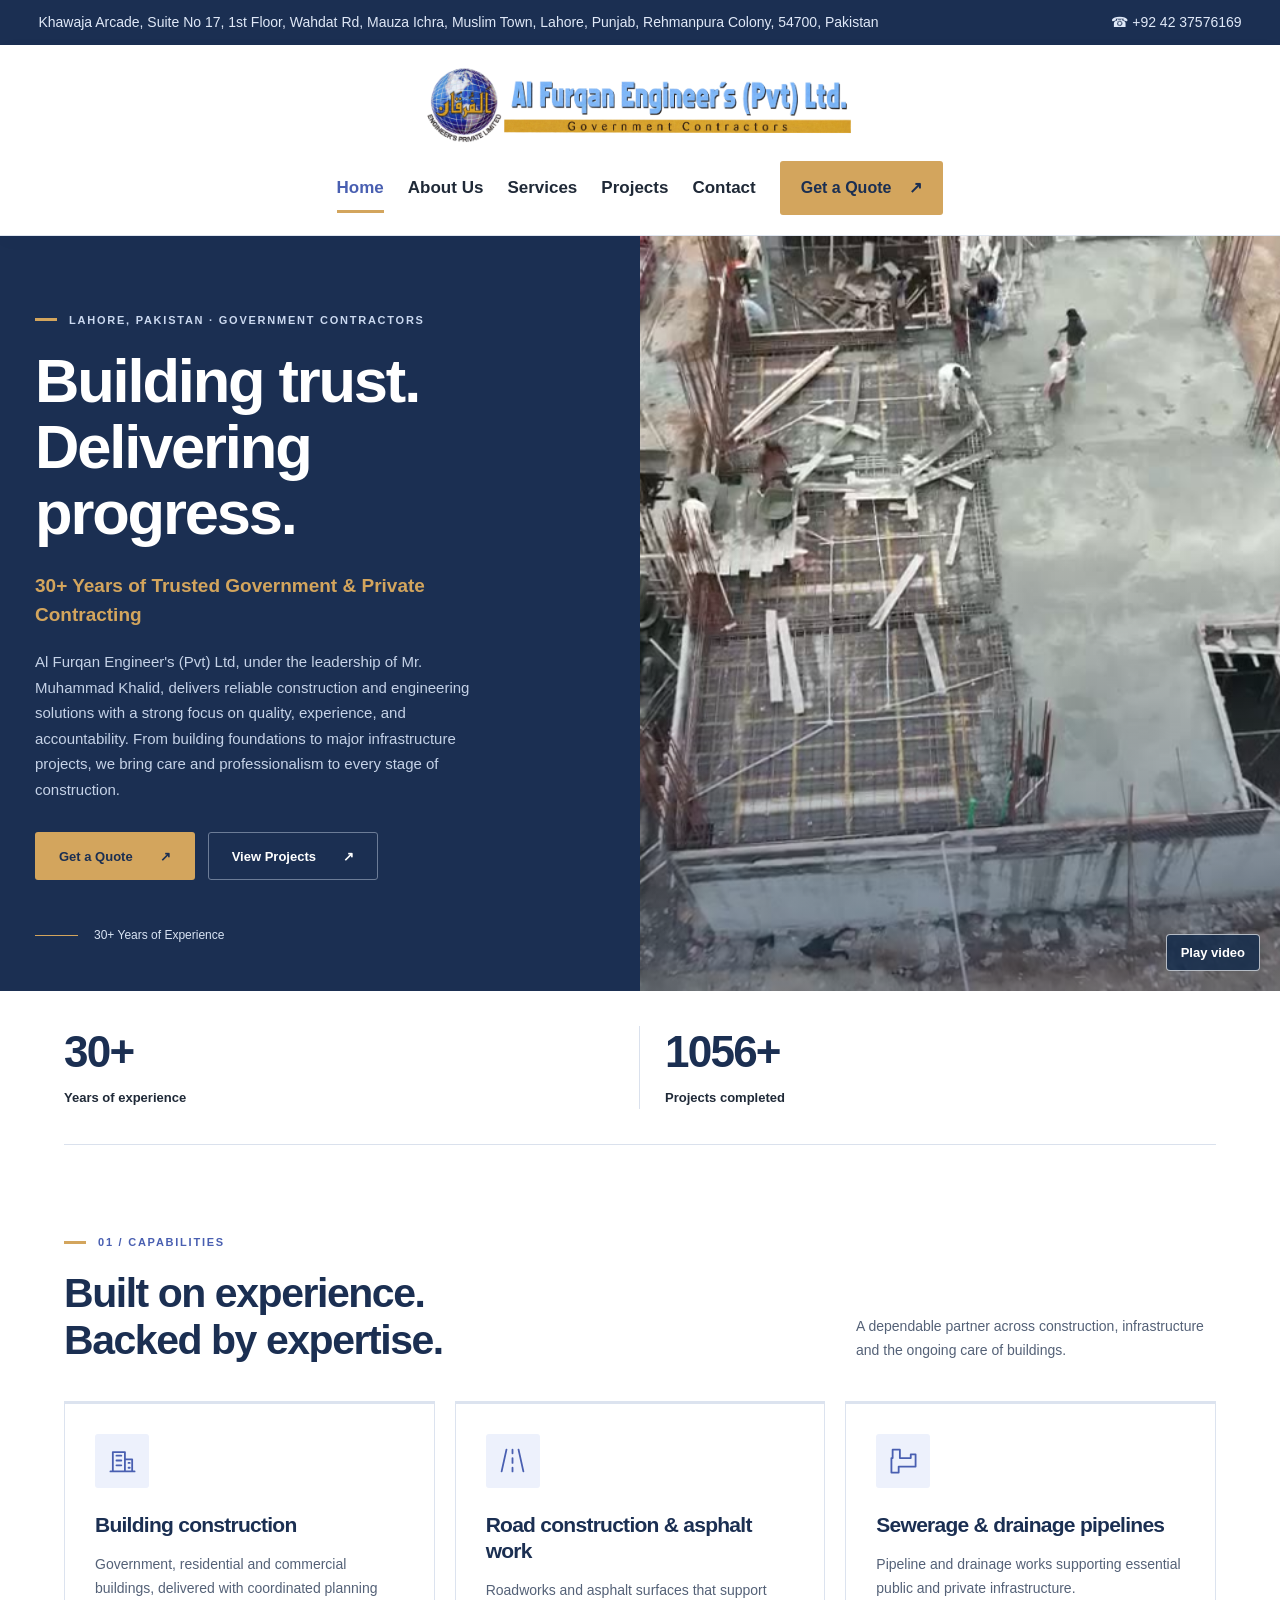
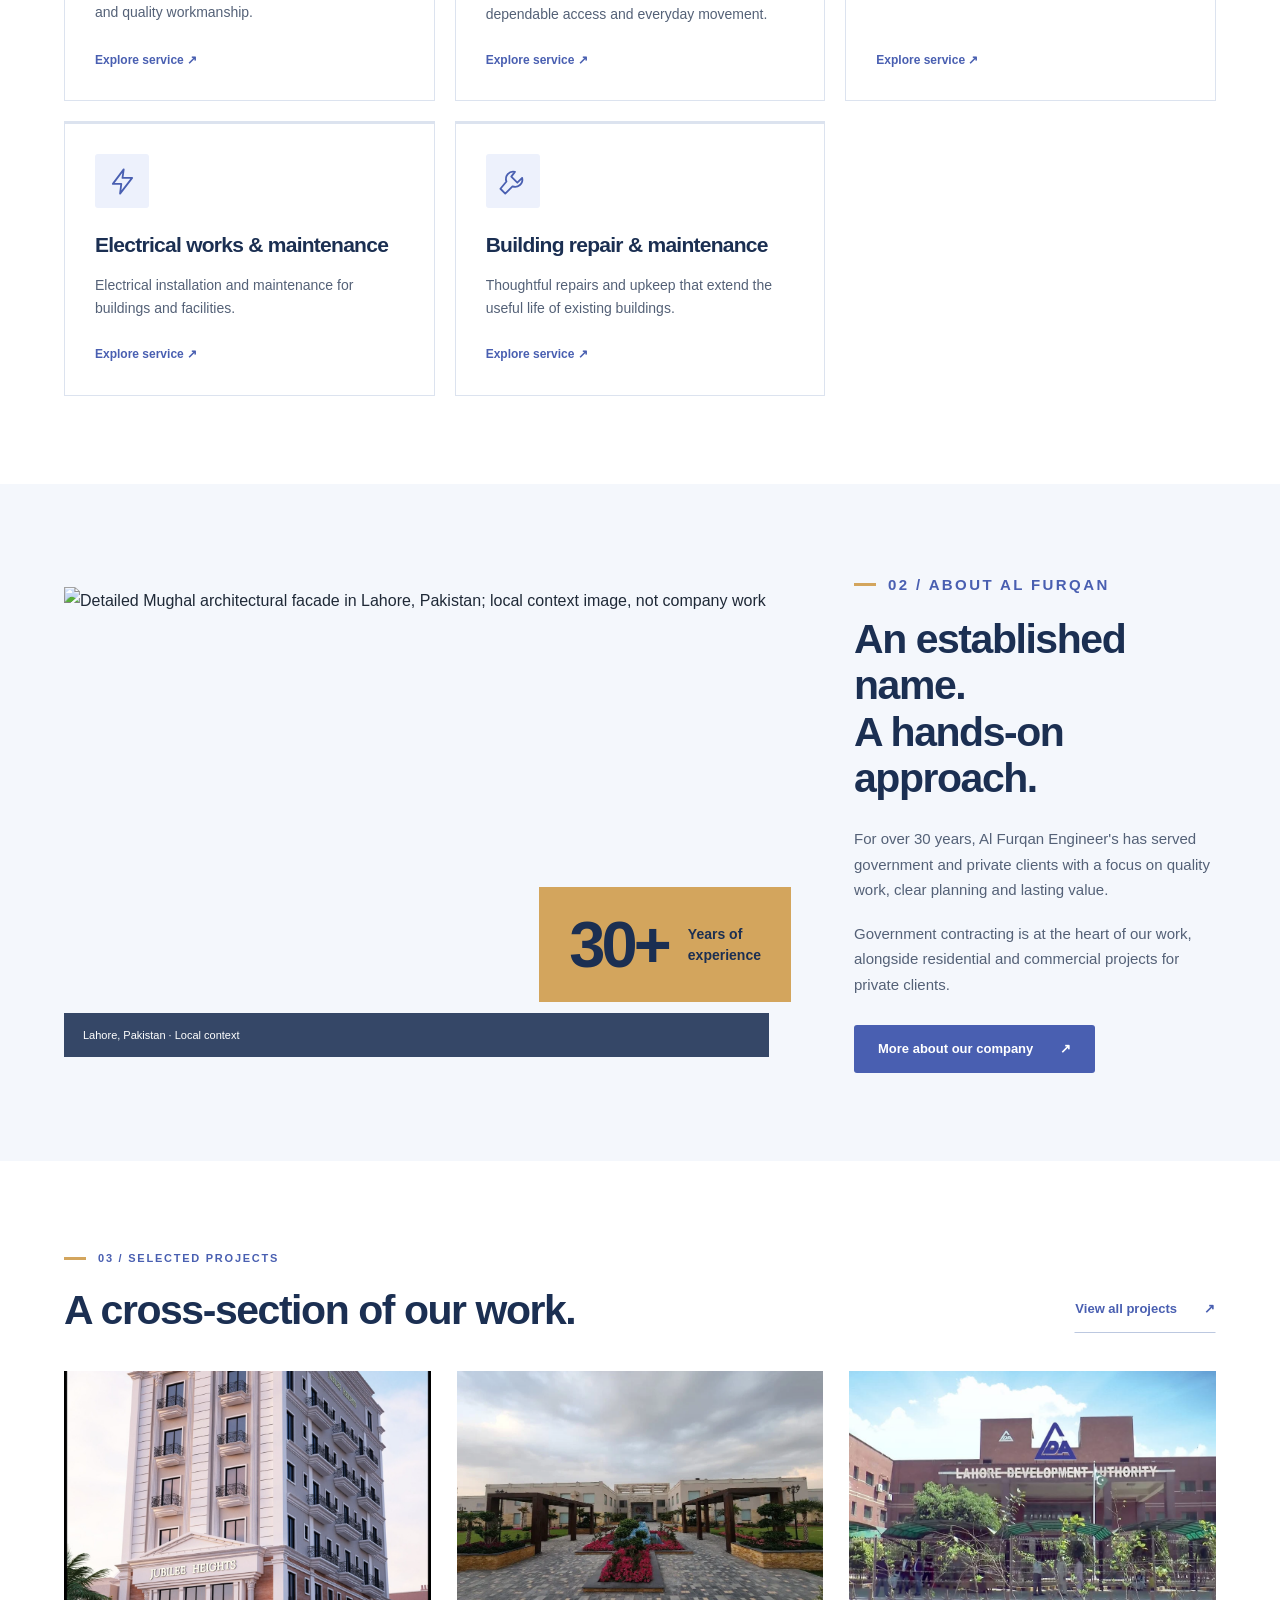
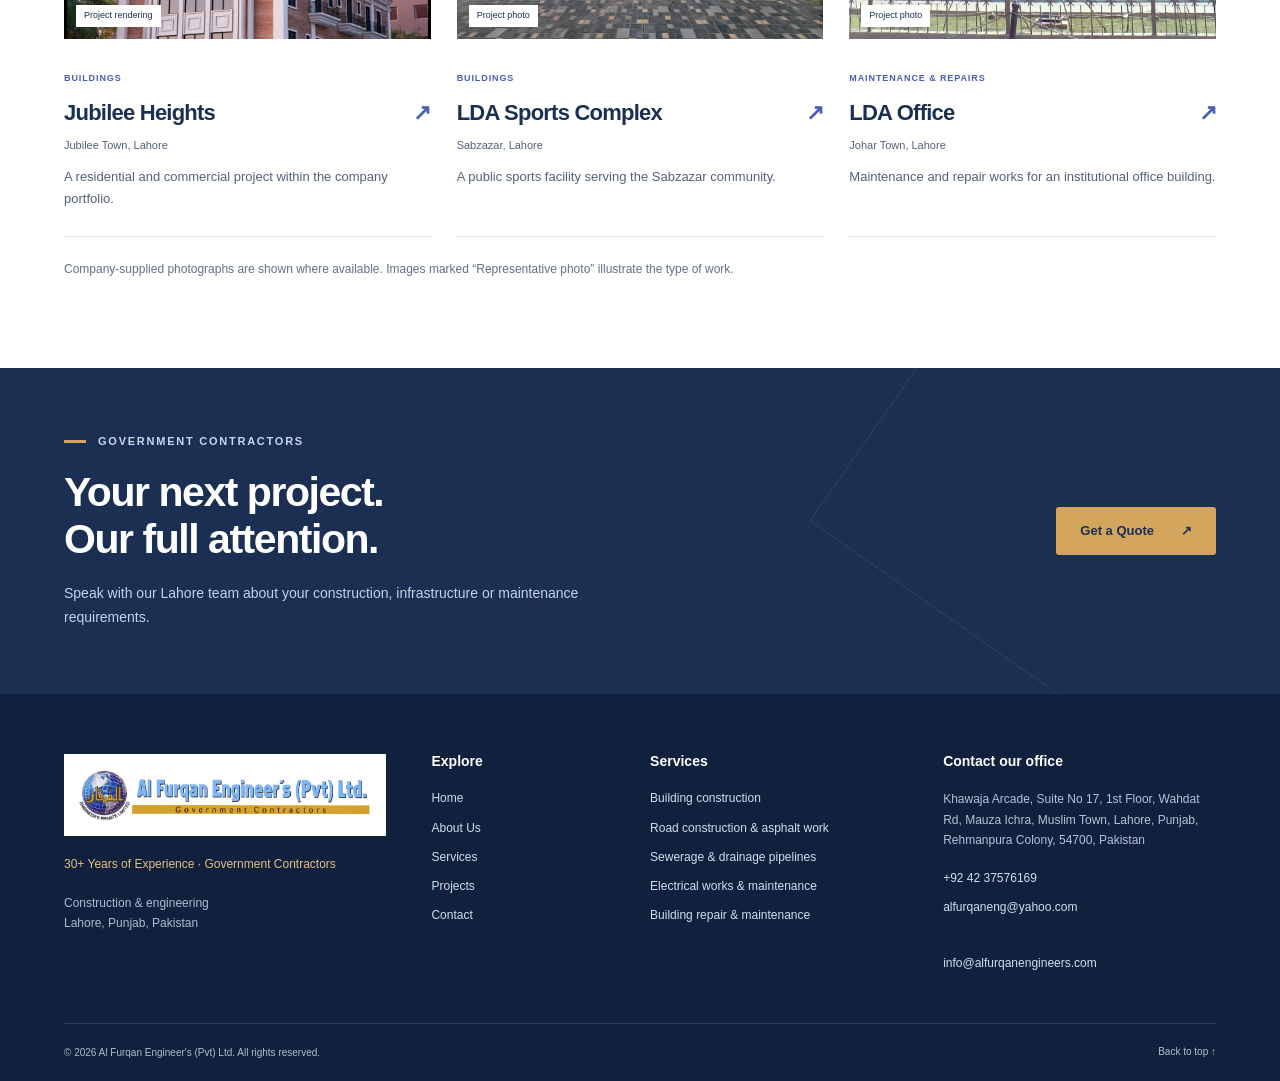
==== commit b44610f8: "Refresh construction photo and company copy; retire credentials page" ====
--- a/index.html
+++ b/index.html
@@ -1 +1 @@
-<!doctype html><html lang="en"><head><meta charset="utf-8"><meta name="google-site-verification" content="hT9JrDVTnMV-TU5CqhGNMkoANBb5mG18SAT7PARJog0"><meta name="viewport" content="width=device-width,initial-scale=1"><meta name="theme-color" content="#1B2F52"><title>Government &amp; Private Construction in Lahore | Al Furqan Engineer&#x27;s (Pvt) Ltd</title><meta name="description" content="Al Furqan Engineer&#x27;s (Pvt) Ltd, Lahore: wholly owned and led by Mr Muhammad Khalid, Sole Owner and General Manager. Government and private construction with 30+ years of experience."><link rel="canonical" href="https://alfurqanengineers.com/"><meta property="og:type" content="website"><meta property="og:locale" content="en_PK"><meta property="og:title" content="Government &amp; Private Construction in Lahore | Al Furqan Engineer&#x27;s (Pvt) Ltd"><meta property="og:description" content="Al Furqan Engineer&#x27;s (Pvt) Ltd, Lahore: wholly owned and led by Mr Muhammad Khalid, Sole Owner and General Manager. Government and private construction with 30+ years of experience."><meta property="og:url" content="https://alfurqanengineers.com/"><meta property="og:image" content="https://alfurqanengineers.com/social-preview-20260926.jpg"><meta property="og:image:type" content="image/jpeg"><meta property="og:image:width" content="1733"><meta property="og:image:height" content="907"><meta property="og:image:alt" content="Al Furqan Engineer's — Government Contractors, Lahore. info@alfurqanengineers.com · alfurqaneng@yahoo.com"><meta name="twitter:image" content="https://alfurqanengineers.com/social-preview-20260926.jpg"><meta name="twitter:image:alt" content="Al Furqan Engineer's — Building trust. Delivering progress."><meta name="twitter:card" content="summary_large_image"><link rel="icon" href="/favicon.png" type="image/png" sizes="192x192"><link rel="apple-touch-icon" href="/favicon.png"><link rel="stylesheet" href="brand.css?v=20260928-public-profile"><link rel="stylesheet" href="styles.css?v=20260928-public-profile"><link rel="preconnect" href="https://images.pexels.com"><script type="application/ld+json">{"@context": "https://schema.org", "@type": "GeneralContractor", "name": "Al Furqan Engineer's (Pvt) Ltd", "url": "https://alfurqanengineers.com", "telephone": "+92 42 37576169", "logo": "https://alfurqanengineers.com/logo.svg", "address": {"@type": "PostalAddress", "streetAddress": "Suite No 17, 1st Floor, Khawaja Arcade, Wahdat Rd, Mauza Ichra, Muslim Town, Rehmanpura Colony", "addressLocality": "Lahore", "addressRegion": "Punjab", "postalCode": "54700", "addressCountry": "PK"}, "areaServed": {"@type": "City", "name": "Lahore"}, "description": "Al Furqan Engineer's (Pvt) Ltd, Lahore: wholly owned and led by Mr Muhammad Khalid, Sole Owner and General Manager. Government and private construction with 30+ years of experience."}</script><script defer src="site-config.js?v=20260928-public-profile"></script><script defer src="app.js?v=20260928-public-profile"></script></head><body id="top" data-page="home"><a class="skip" href="#main">Skip to content</a><div class="topbar"><div class="wrap"><a class="top-address" href="https://www.google.com/maps/place//data=!4m2!3m1!1s0x391904868c0c99df:0xcc9288d84a83fc7e">Khawaja Arcade, Suite No 17, 1st Floor, Wahdat Rd, Mauza Ichra, Muslim Town, Lahore, Punjab, Rehmanpura Colony, 54700, Pakistan</a><a class="phone" href="tel:+924237576169">☎ +92 42 37576169</a></div></div><header class="site-header"><div class="wrap navigation"><a class="brand" href="index.html" aria-label="Al Furqan Engineer&#x27;s (Pvt) Ltd home"><img class="full-logo" src="logo.svg" alt="Al Furqan Engineer&#x27;s (Pvt) Ltd — Government Contractors" width="1178" height="224"><img class="mobile-logo" src="emblem.svg" alt="Al Furqan globe emblem" width="64" height="64"><span class="mobile-brand">Al Furqan Engineer&#x27;s<small>Government Contractors</small></span></a><button class="menu-toggle" aria-expanded="false" aria-controls="main-nav" aria-label="Open navigation"><span></span><span></span><span></span></button><nav id="main-nav" aria-label="Main navigation"><a href="index.html" aria-current="page">Home</a><a href="about.html">About Us</a><a href="services.html">Services</a><a href="projects.html">Projects</a><a href="credentials.html">Clients &amp; Credentials</a><a href="contact.html">Contact</a><a class="button gold" href="contact.html">Get a Quote <span aria-hidden="true">↗</span></a></nav></div></header><main id="main"><section class="home-hero"><div class="hero-copy"><p class="eyebrow">Lahore, Pakistan · Government Contractors</p><h1>Building trust.<br>Delivering progress.</h1><h2>30+ Years of Trusted Government &amp; Private Contracting</h2><p>Al Furqan Engineer&#x27;s (Pvt) Ltd is wholly owned and led by Mr Muhammad Khalid, Sole Owner and General Manager. From the foundations of a building to the infrastructure of a city, we bring experience, care and accountability to every stage of construction.</p><div class="button-row"><a class="button gold" href="contact.html">Get a Quote <span aria-hidden="true">↗</span></a><a class="button outline-light" href="projects.html">View Projects <span aria-hidden="true">↗</span></a></div><div class="hero-bottom"><span class="gold-rule"></span>30+ Years of Experience</div></div><div class="hero-photo"><video class="hero-video" autoplay muted loop playsinline preload="metadata" poster="jubilee-drone-poster.jpg" aria-label="Drone footage of our Jubilee Heights construction site in Jubilee Town, Lahore"><source src="jubilee-drone.mp4" type="video/mp4"></video><button class="video-toggle" type="button" aria-label="Pause site video">Pause video</button></div></section><section class="stats wrap" aria-label="Company at a glance"><div><strong>30+</strong><span>Years of experience</span></div><div><strong>1056+</strong><span>Projects completed</span></div><div><strong>7+</strong><span>Government departments served</span></div></section><section class="section wrap"><div class="section-head"><div><p class="eyebrow">01 / Capabilities</p><h2>Built on experience.<br>Backed by expertise.</h2></div><p>A dependable partner across construction, infrastructure and the ongoing care of buildings.</p></div><div class="service-grid"><a class="service-card reveal" href="services.html#buildings"><span class="icon-box"><svg class="icon" viewBox="0 0 24 24" fill="none" stroke="currentColor" stroke-width="1.5" stroke-linecap="round" stroke-linejoin="round" aria-hidden="true"><path d="M4 21V5h10v16M14 11h6v10M2 21h20M7 8h4M7 12h4M7 16h4M17 14h1M17 18h1"/></svg></span><h3>Building construction</h3><p>Government, residential and commercial buildings, delivered with coordinated planning and quality workmanship.</p><span class="card-link">Explore service ↗</span></a><a class="service-card reveal" href="services.html#roads"><span class="icon-box"><svg class="icon" viewBox="0 0 24 24" fill="none" stroke="currentColor" stroke-width="1.5" stroke-linecap="round" stroke-linejoin="round" aria-hidden="true"><path d="M7 3L3 21M17 3l4 18M12 3v3m0 4v4m0 4v3"/></svg></span><h3>Road construction &amp; asphalt work</h3><p>Roadworks and asphalt surfaces that support dependable access and everyday movement.</p><span class="card-link">Explore service ↗</span></a><a class="service-card reveal" href="services.html#sewerage"><span class="icon-box"><svg class="icon" viewBox="0 0 24 24" fill="none" stroke="currentColor" stroke-width="1.5" stroke-linecap="round" stroke-linejoin="round" aria-hidden="true"><path d="M3 3h6v7h9v-3h4v10H8v5H2V10h1z"/></svg></span><h3>Sewerage &amp; drainage pipelines</h3><p>Pipeline and drainage works supporting essential public and private infrastructure.</p><span class="card-link">Explore service ↗</span></a><a class="service-card reveal" href="services.html#electrical"><span class="icon-box"><svg class="icon" viewBox="0 0 24 24" fill="none" stroke="currentColor" stroke-width="1.5" stroke-linecap="round" stroke-linejoin="round" aria-hidden="true"><path d="M13 2L4 14h7l-1 8 10-13h-8z"/></svg></span><h3>Electrical works &amp; maintenance</h3><p>Electrical installation and maintenance for buildings and facilities.</p><span class="card-link">Explore service ↗</span></a><a class="service-card reveal" href="services.html#maintenance"><span class="icon-box"><svg class="icon" viewBox="0 0 24 24" fill="none" stroke="currentColor" stroke-width="1.5" stroke-linecap="round" stroke-linejoin="round" aria-hidden="true"><path d="M14 4a6 6 0 0 0-7 8l-5 6 4 4 6-6a6 6 0 0 0 8-7l-4 4-5-5z"/></svg></span><h3>Building repair &amp; maintenance</h3><p>Thoughtful repairs and upkeep that extend the useful life of existing buildings.</p><span class="card-link">Explore service ↗</span></a></div></section><section class="section soft"><div class="wrap split"><div class="about-photo"><img class="" src="https://images.pexels.com/photos/2884867/pexels-photo-2884867.jpeg?auto=compress&amp;cs=tinysrgb&amp;w=1000" alt="Detailed Mughal architectural facade in Lahore, Pakistan; local context image, not company work" loading="lazy" decoding="async" width="1200" height="800"><div class="experience-box"><strong>30+</strong><span>Years of<br>experience</span></div><span class="image-caption">Lahore, Pakistan · Local context</span></div><div><p class="eyebrow">02 / About Al Furqan</p><h2>An established name.<br>A hands-on approach.</h2><p>For over 30 years, Al Furqan Engineer&#x27;s has served government and private clients with a focus on quality work, clear planning and lasting value.</p><p>Al Furqan Engineer&#x27;s (Pvt) Ltd is wholly owned and led by Mr Muhammad Khalid, Sole Owner and General Manager. Al Furqan Engineer&#x27;s (Pvt) Ltd is a Lahore-based construction and engineering contractor with over three decades of operation. Government contracting is at the heart of our work, alongside residential and commercial projects for private clients.</p><a class="button primary" href="about.html">More about our company <span aria-hidden="true">↗</span></a></div></div></section><section class="section wrap"><div class="section-head"><div><p class="eyebrow">03 / Selected projects</p><h2>A cross-section of our work.</h2></div><a class="button text-button" href="projects.html">View all projects <span aria-hidden="true">↗</span></a></div><div class="project-grid"><article class="project-card reveal" data-category="Buildings"><button class="project-open" data-project="jubilee-heights" aria-label="View Jubilee Heights project details"><div class="project-image"><img class="" src="project-jubilee-heights.jpeg" alt="Architectural rendering of Jubilee Heights in Jubilee Town, Lahore" loading="lazy" decoding="async" width="1200" height="800"><span class="photo-badge">Project rendering</span></div><div class="project-copy"><span class="category">Buildings</span><h3>Jubilee Heights <span aria-hidden="true">↗</span></h3><p class="location">Jubilee Town, Lahore</p><p>A residential and commercial project within the company portfolio.</p></div></button></article><article class="project-card reveal" data-category="Buildings"><button class="project-open" data-project="lda-sports-complex" aria-label="View LDA Sports Complex project details"><div class="project-image"><img class="" src="project-lda-sports.webp" alt="Landscaped courtyard at LDA Sports Complex, Sabzazar, Lahore" loading="lazy" decoding="async" width="1200" height="800"><span class="photo-badge">Project photo</span></div><div class="project-copy"><span class="category">Buildings</span><h3>LDA Sports Complex <span aria-hidden="true">↗</span></h3><p class="location">Sabzazar, Lahore</p><p>A public sports facility serving the Sabzazar community.</p></div></button></article><article class="project-card reveal" data-category="Maintenance &amp; Repairs"><button class="project-open" data-project="lda-office" aria-label="View LDA Office project details"><div class="project-image"><img class="" src="project-lda-maintenance.jpg" alt="Lahore Development Authority office building, Johar Town" loading="lazy" decoding="async" width="1200" height="800"><span class="photo-badge">Project photo</span></div><div class="project-copy"><span class="category">Maintenance &amp; Repairs</span><h3>LDA Office <span aria-hidden="true">↗</span></h3><p class="location">Johar Town, Lahore</p><p>Maintenance and repair works for an institutional office building.</p></div></button></article></div><p class="small-note">Company-supplied photographs are shown where available. Images marked “Representative photo” illustrate the type of work.</p></section><section class="cta-strip"><div class="wrap"><div><p class="eyebrow">Government Contractors</p><h2>Your next project.<br>Our full attention.</h2><p>Speak with our Lahore team about your construction, infrastructure or maintenance requirements.</p></div><a class="button gold" href="contact.html">Get a Quote <span aria-hidden="true">↗</span></a></div></section><dialog id="project-dialog" aria-labelledby="dialog-title"><button class="dialog-close" aria-label="Close project details">✕</button><div id="dialog-content"></div></dialog></main><footer><div class="wrap footer-grid"><div class="footer-brand"><a href="index.html" class="logo-tile"><img src="logo.svg" alt="Al Furqan Engineer&#x27;s (Pvt) Ltd — Government Contractors" width="1178" height="224" loading="lazy"></a><p class="footer-tagline">30+ Years of Experience · Government Contractors</p><p>Construction & engineering<br>Lahore, Punjab, Pakistan</p></div><div><h2>Explore</h2><nav aria-label="Footer navigation"><a href="index.html" aria-current="page">Home</a><a href="about.html">About Us</a><a href="services.html">Services</a><a href="projects.html">Projects</a><a href="credentials.html">Clients &amp; Credentials</a><a href="contact.html">Contact</a></nav></div><div><h2>Services</h2><a href="services.html#buildings">Building construction</a><a href="services.html#roads">Road construction &amp; asphalt work</a><a href="services.html#sewerage">Sewerage &amp; drainage pipelines</a><a href="services.html#electrical">Electrical works &amp; maintenance</a><a href="services.html#maintenance">Building repair &amp; maintenance</a></div><div><h2>Contact our office</h2><address>Khawaja Arcade, Suite No 17, 1st Floor, Wahdat Rd, Mauza Ichra, Muslim Town, Lahore, Punjab, Rehmanpura Colony, 54700, Pakistan</address><a class="footer-phone" href="tel:+924237576169">+92 42 37576169</a><a href="mailto:alfurqaneng@yahoo.com">alfurqaneng@yahoo.com</a><br><a href="mailto:info@alfurqanengineers.com">info@alfurqanengineers.com</a><small></small></div></div><div class="wrap footer-bottom"><span>© 2026 Al Furqan Engineer&#x27;s (Pvt) Ltd. All rights reserved.</span><a href="#top">Back to top ↑</a></div></footer></body></html>+<!doctype html><html lang="en"><head><meta charset="utf-8"><meta name="google-site-verification" content="hT9JrDVTnMV-TU5CqhGNMkoANBb5mG18SAT7PARJog0"><meta name="viewport" content="width=device-width,initial-scale=1"><meta name="theme-color" content="#1B2F52"><title>Government &amp; Private Construction in Lahore | Al Furqan Engineer&#x27;s (Pvt) Ltd</title><meta name="description" content="Al Furqan Engineer&#x27;s (Pvt) Ltd, Lahore: wholly owned and led by Mr Muhammad Khalid, Sole Owner and General Manager. Government and private construction with 30+ years of experience."><link rel="canonical" href="https://alfurqanengineers.com/"><meta property="og:type" content="website"><meta property="og:locale" content="en_PK"><meta property="og:title" content="Government &amp; Private Construction in Lahore | Al Furqan Engineer&#x27;s (Pvt) Ltd"><meta property="og:description" content="Al Furqan Engineer&#x27;s (Pvt) Ltd, Lahore: wholly owned and led by Mr Muhammad Khalid, Sole Owner and General Manager. Government and private construction with 30+ years of experience."><meta property="og:url" content="https://alfurqanengineers.com/"><meta property="og:image" content="https://alfurqanengineers.com/social-preview-20260926.jpg"><meta property="og:image:type" content="image/jpeg"><meta property="og:image:width" content="1733"><meta property="og:image:height" content="907"><meta property="og:image:alt" content="Al Furqan Engineer's — Government Contractors, Lahore. info@alfurqanengineers.com · alfurqaneng@yahoo.com"><meta name="twitter:image" content="https://alfurqanengineers.com/social-preview-20260926.jpg"><meta name="twitter:image:alt" content="Al Furqan Engineer's — Building trust. Delivering progress."><meta name="twitter:card" content="summary_large_image"><link rel="icon" href="/favicon.png" type="image/png" sizes="192x192"><link rel="apple-touch-icon" href="/favicon.png"><link rel="stylesheet" href="brand.css?v=20260929-content"><link rel="stylesheet" href="styles.css?v=20260929-content"><link rel="preconnect" href="https://images.pexels.com"><script type="application/ld+json">{"@context": "https://schema.org", "@type": "GeneralContractor", "name": "Al Furqan Engineer's (Pvt) Ltd", "url": "https://alfurqanengineers.com", "telephone": "+92 42 37576169", "logo": "https://alfurqanengineers.com/logo.svg", "address": {"@type": "PostalAddress", "streetAddress": "Suite No 17, 1st Floor, Khawaja Arcade, Wahdat Rd, Mauza Ichra, Muslim Town, Rehmanpura Colony", "addressLocality": "Lahore", "addressRegion": "Punjab", "postalCode": "54700", "addressCountry": "PK"}, "areaServed": {"@type": "City", "name": "Lahore"}, "description": "Al Furqan Engineer's (Pvt) Ltd, Lahore: wholly owned and led by Mr Muhammad Khalid, Sole Owner and General Manager. Government and private construction with 30+ years of experience."}</script><script defer src="site-config.js?v=20260929-content"></script><script defer src="app.js?v=20260929-content"></script></head><body id="top" data-page="home"><a class="skip" href="#main">Skip to content</a><div class="topbar"><div class="wrap"><a class="top-address" href="https://www.google.com/maps/place//data=!4m2!3m1!1s0x391904868c0c99df:0xcc9288d84a83fc7e">Khawaja Arcade, Suite No 17, 1st Floor, Wahdat Rd, Mauza Ichra, Muslim Town, Lahore, Punjab, Rehmanpura Colony, 54700, Pakistan</a><a class="phone" href="tel:+924237576169">☎ +92 42 37576169</a></div></div><header class="site-header"><div class="wrap navigation"><a class="brand" href="index.html" aria-label="Al Furqan Engineer&#x27;s (Pvt) Ltd home"><img class="full-logo" src="logo.svg" alt="Al Furqan Engineer&#x27;s (Pvt) Ltd — Government Contractors" width="1178" height="224"><img class="mobile-logo" src="emblem.svg" alt="Al Furqan globe emblem" width="64" height="64"><span class="mobile-brand">Al Furqan Engineer&#x27;s<small>Government Contractors</small></span></a><button class="menu-toggle" aria-expanded="false" aria-controls="main-nav" aria-label="Open navigation"><span></span><span></span><span></span></button><nav id="main-nav" aria-label="Main navigation"><a href="index.html" aria-current="page">Home</a><a href="about.html">About Us</a><a href="services.html">Services</a><a href="projects.html">Projects</a><a href="contact.html">Contact</a><a class="button gold" href="contact.html">Get a Quote <span aria-hidden="true">↗</span></a></nav></div></header><main id="main"><section class="home-hero"><div class="hero-copy"><p class="eyebrow">Lahore, Pakistan · Government Contractors</p><h1>Building trust.<br>Delivering progress.</h1><h2>30+ Years of Trusted Government &amp; Private Contracting</h2><p>Al Furqan Engineer&#x27;s (Pvt) Ltd, under the leadership of Mr. Muhammad Khalid, delivers reliable construction and engineering solutions with a strong focus on quality, experience, and accountability. From building foundations to major infrastructure projects, we bring care and professionalism to every stage of construction.</p><div class="button-row"><a class="button gold" href="contact.html">Get a Quote <span aria-hidden="true">↗</span></a><a class="button outline-light" href="projects.html">View Projects <span aria-hidden="true">↗</span></a></div><div class="hero-bottom"><span class="gold-rule"></span>30+ Years of Experience</div></div><div class="hero-photo"><video class="hero-video" autoplay muted loop playsinline preload="metadata" poster="jubilee-drone-poster.jpg" aria-label="Drone footage of our Jubilee Heights construction site in Jubilee Town, Lahore"><source src="jubilee-drone.mp4" type="video/mp4"></video><button class="video-toggle" type="button" aria-label="Pause site video">Pause video</button></div></section><section class="stats wrap" aria-label="Company at a glance"><div><strong>30+</strong><span>Years of experience</span></div><div><strong>1056+</strong><span>Projects completed</span></div></section><section class="section wrap"><div class="section-head"><div><p class="eyebrow">01 / Capabilities</p><h2>Built on experience.<br>Backed by expertise.</h2></div><p>A dependable partner across construction, infrastructure and the ongoing care of buildings.</p></div><div class="service-grid"><a class="service-card reveal" href="services.html#buildings"><span class="icon-box"><svg class="icon" viewBox="0 0 24 24" fill="none" stroke="currentColor" stroke-width="1.5" stroke-linecap="round" stroke-linejoin="round" aria-hidden="true"><path d="M4 21V5h10v16M14 11h6v10M2 21h20M7 8h4M7 12h4M7 16h4M17 14h1M17 18h1"/></svg></span><h3>Building construction</h3><p>Government, residential and commercial buildings, delivered with coordinated planning and quality workmanship.</p><span class="card-link">Explore service ↗</span></a><a class="service-card reveal" href="services.html#roads"><span class="icon-box"><svg class="icon" viewBox="0 0 24 24" fill="none" stroke="currentColor" stroke-width="1.5" stroke-linecap="round" stroke-linejoin="round" aria-hidden="true"><path d="M7 3L3 21M17 3l4 18M12 3v3m0 4v4m0 4v3"/></svg></span><h3>Road construction &amp; asphalt work</h3><p>Roadworks and asphalt surfaces that support dependable access and everyday movement.</p><span class="card-link">Explore service ↗</span></a><a class="service-card reveal" href="services.html#sewerage"><span class="icon-box"><svg class="icon" viewBox="0 0 24 24" fill="none" stroke="currentColor" stroke-width="1.5" stroke-linecap="round" stroke-linejoin="round" aria-hidden="true"><path d="M3 3h6v7h9v-3h4v10H8v5H2V10h1z"/></svg></span><h3>Sewerage &amp; drainage pipelines</h3><p>Pipeline and drainage works supporting essential public and private infrastructure.</p><span class="card-link">Explore service ↗</span></a><a class="service-card reveal" href="services.html#electrical"><span class="icon-box"><svg class="icon" viewBox="0 0 24 24" fill="none" stroke="currentColor" stroke-width="1.5" stroke-linecap="round" stroke-linejoin="round" aria-hidden="true"><path d="M13 2L4 14h7l-1 8 10-13h-8z"/></svg></span><h3>Electrical works &amp; maintenance</h3><p>Electrical installation and maintenance for buildings and facilities.</p><span class="card-link">Explore service ↗</span></a><a class="service-card reveal" href="services.html#maintenance"><span class="icon-box"><svg class="icon" viewBox="0 0 24 24" fill="none" stroke="currentColor" stroke-width="1.5" stroke-linecap="round" stroke-linejoin="round" aria-hidden="true"><path d="M14 4a6 6 0 0 0-7 8l-5 6 4 4 6-6a6 6 0 0 0 8-7l-4 4-5-5z"/></svg></span><h3>Building repair &amp; maintenance</h3><p>Thoughtful repairs and upkeep that extend the useful life of existing buildings.</p><span class="card-link">Explore service ↗</span></a></div></section><section class="section soft"><div class="wrap split"><div class="about-photo"><img class="" src="https://images.pexels.com/photos/2884867/pexels-photo-2884867.jpeg?auto=compress&amp;cs=tinysrgb&amp;w=1000" alt="Detailed Mughal architectural facade in Lahore, Pakistan; local context image, not company work" loading="lazy" decoding="async" width="1200" height="800"><div class="experience-box"><strong>30+</strong><span>Years of<br>experience</span></div><span class="image-caption">Lahore, Pakistan · Local context</span></div><div><p class="eyebrow">02 / About Al Furqan</p><h2>An established name.<br>A hands-on approach.</h2><p>For over 30 years, Al Furqan Engineer&#x27;s has served government and private clients with a focus on quality work, clear planning and lasting value.</p><p>Government contracting is at the heart of our work, alongside residential and commercial projects for private clients.</p><a class="button primary" href="about.html">More about our company <span aria-hidden="true">↗</span></a></div></div></section><section class="section wrap"><div class="section-head"><div><p class="eyebrow">03 / Selected projects</p><h2>A cross-section of our work.</h2></div><a class="button text-button" href="projects.html">View all projects <span aria-hidden="true">↗</span></a></div><div class="project-grid"><article class="project-card reveal" data-category="Buildings"><button class="project-open" data-project="jubilee-heights" aria-label="View Jubilee Heights project details"><div class="project-image"><img class="" src="project-jubilee-heights.jpeg" alt="Architectural rendering of Jubilee Heights in Jubilee Town, Lahore" loading="lazy" decoding="async" width="1200" height="800"><span class="photo-badge">Project rendering</span></div><div class="project-copy"><span class="category">Buildings</span><h3>Jubilee Heights <span aria-hidden="true">↗</span></h3><p class="location">Jubilee Town, Lahore</p><p>A residential and commercial project within the company portfolio.</p></div></button></article><article class="project-card reveal" data-category="Buildings"><button class="project-open" data-project="lda-sports-complex" aria-label="View LDA Sports Complex project details"><div class="project-image"><img class="" src="project-lda-sports.webp" alt="Landscaped courtyard at LDA Sports Complex, Sabzazar, Lahore" loading="lazy" decoding="async" width="1200" height="800"><span class="photo-badge">Project photo</span></div><div class="project-copy"><span class="category">Buildings</span><h3>LDA Sports Complex <span aria-hidden="true">↗</span></h3><p class="location">Sabzazar, Lahore</p><p>A public sports facility serving the Sabzazar community.</p></div></button></article><article class="project-card reveal" data-category="Maintenance &amp; Repairs"><button class="project-open" data-project="lda-office" aria-label="View LDA Office project details"><div class="project-image"><img class="" src="project-lda-maintenance.jpg" alt="Lahore Development Authority office building, Johar Town" loading="lazy" decoding="async" width="1200" height="800"><span class="photo-badge">Project photo</span></div><div class="project-copy"><span class="category">Maintenance &amp; Repairs</span><h3>LDA Office <span aria-hidden="true">↗</span></h3><p class="location">Johar Town, Lahore</p><p>Maintenance and repair works for an institutional office building.</p></div></button></article></div><p class="small-note">Company-supplied photographs are shown where available. Images marked “Representative photo” illustrate the type of work.</p></section><section class="cta-strip"><div class="wrap"><div><p class="eyebrow">Government Contractors</p><h2>Your next project.<br>Our full attention.</h2><p>Speak with our Lahore team about your construction, infrastructure or maintenance requirements.</p></div><a class="button gold" href="contact.html">Get a Quote <span aria-hidden="true">↗</span></a></div></section><dialog id="project-dialog" aria-labelledby="dialog-title"><button class="dialog-close" aria-label="Close project details">✕</button><div id="dialog-content"></div></dialog></main><footer><div class="wrap footer-grid"><div class="footer-brand"><a href="index.html" class="logo-tile"><img src="logo.svg" alt="Al Furqan Engineer&#x27;s (Pvt) Ltd — Government Contractors" width="1178" height="224" loading="lazy"></a><p class="footer-tagline">30+ Years of Experience · Government Contractors</p><p>Construction & engineering<br>Lahore, Punjab, Pakistan</p></div><div><h2>Explore</h2><nav aria-label="Footer navigation"><a href="index.html" aria-current="page">Home</a><a href="about.html">About Us</a><a href="services.html">Services</a><a href="projects.html">Projects</a><a href="contact.html">Contact</a></nav></div><div><h2>Services</h2><a href="services.html#buildings">Building construction</a><a href="services.html#roads">Road construction &amp; asphalt work</a><a href="services.html#sewerage">Sewerage &amp; drainage pipelines</a><a href="services.html#electrical">Electrical works &amp; maintenance</a><a href="services.html#maintenance">Building repair &amp; maintenance</a></div><div><h2>Contact our office</h2><address>Khawaja Arcade, Suite No 17, 1st Floor, Wahdat Rd, Mauza Ichra, Muslim Town, Lahore, Punjab, Rehmanpura Colony, 54700, Pakistan</address><a class="footer-phone" href="tel:+924237576169">+92 42 37576169</a><a href="mailto:alfurqaneng@yahoo.com">alfurqaneng@yahoo.com</a><br><a href="mailto:info@alfurqanengineers.com">info@alfurqanengineers.com</a><small></small></div></div><div class="wrap footer-bottom"><span>© 2026 Al Furqan Engineer&#x27;s (Pvt) Ltd. All rights reserved.</span><a href="#top">Back to top ↑</a></div></footer></body></html>
--- a/styles.css
+++ b/styles.css
@@ -12,7 +12,7 @@
 .project-image img[src^="project-road"]{object-position:center 35%}
 
 /* Three confirmed company statistics, balanced at every width. */
-.stats{grid-template-columns:repeat(3,minmax(0,1fr))}
+.stats{grid-template-columns:repeat(2,minmax(0,1fr))}
 @media(max-width:760px){.stats{grid-template-columns:1fr;text-align:center;gap:22px}.stats>div{padding:0 0 20px!important;border:0;border-bottom:1px solid #dce3ed}.stats>div:last-child{padding-bottom:0!important;border:0}}
 
 .credential-card:only-child{grid-column:1/-1;max-width:760px;width:100%}
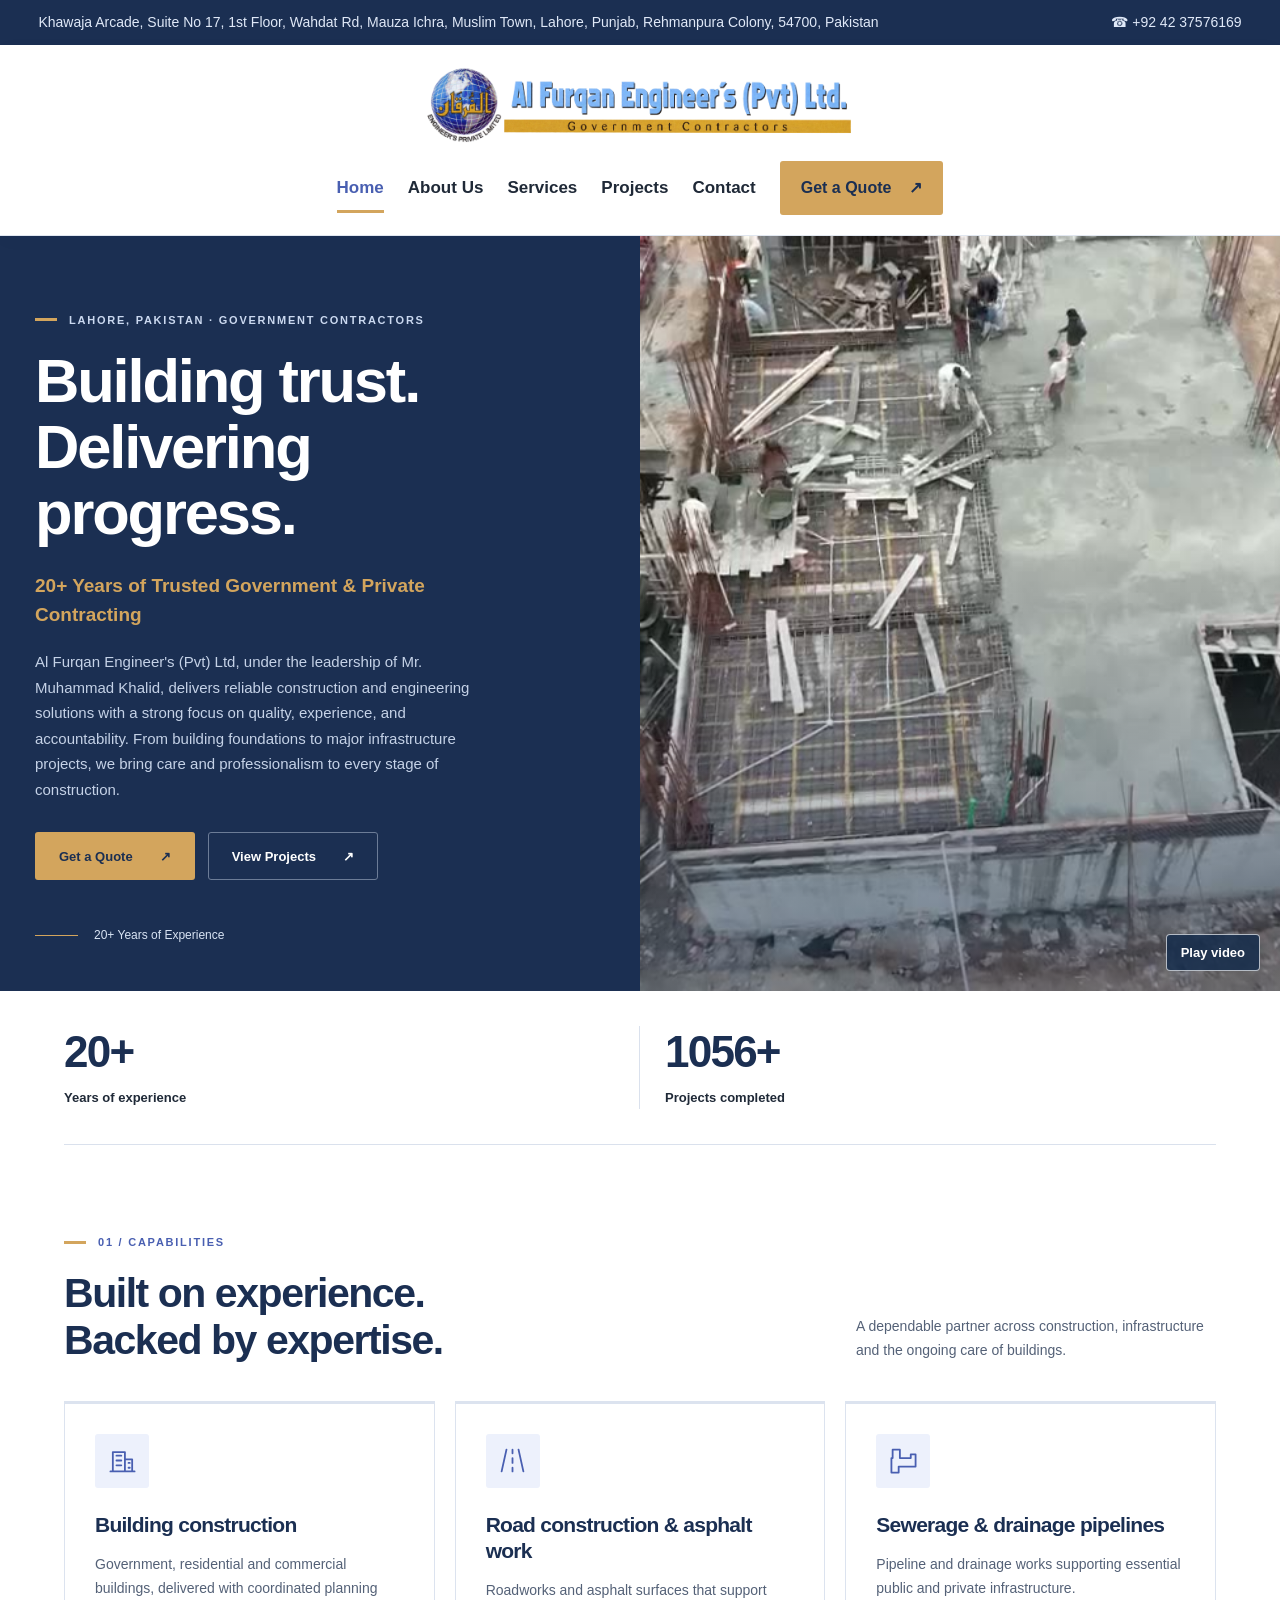
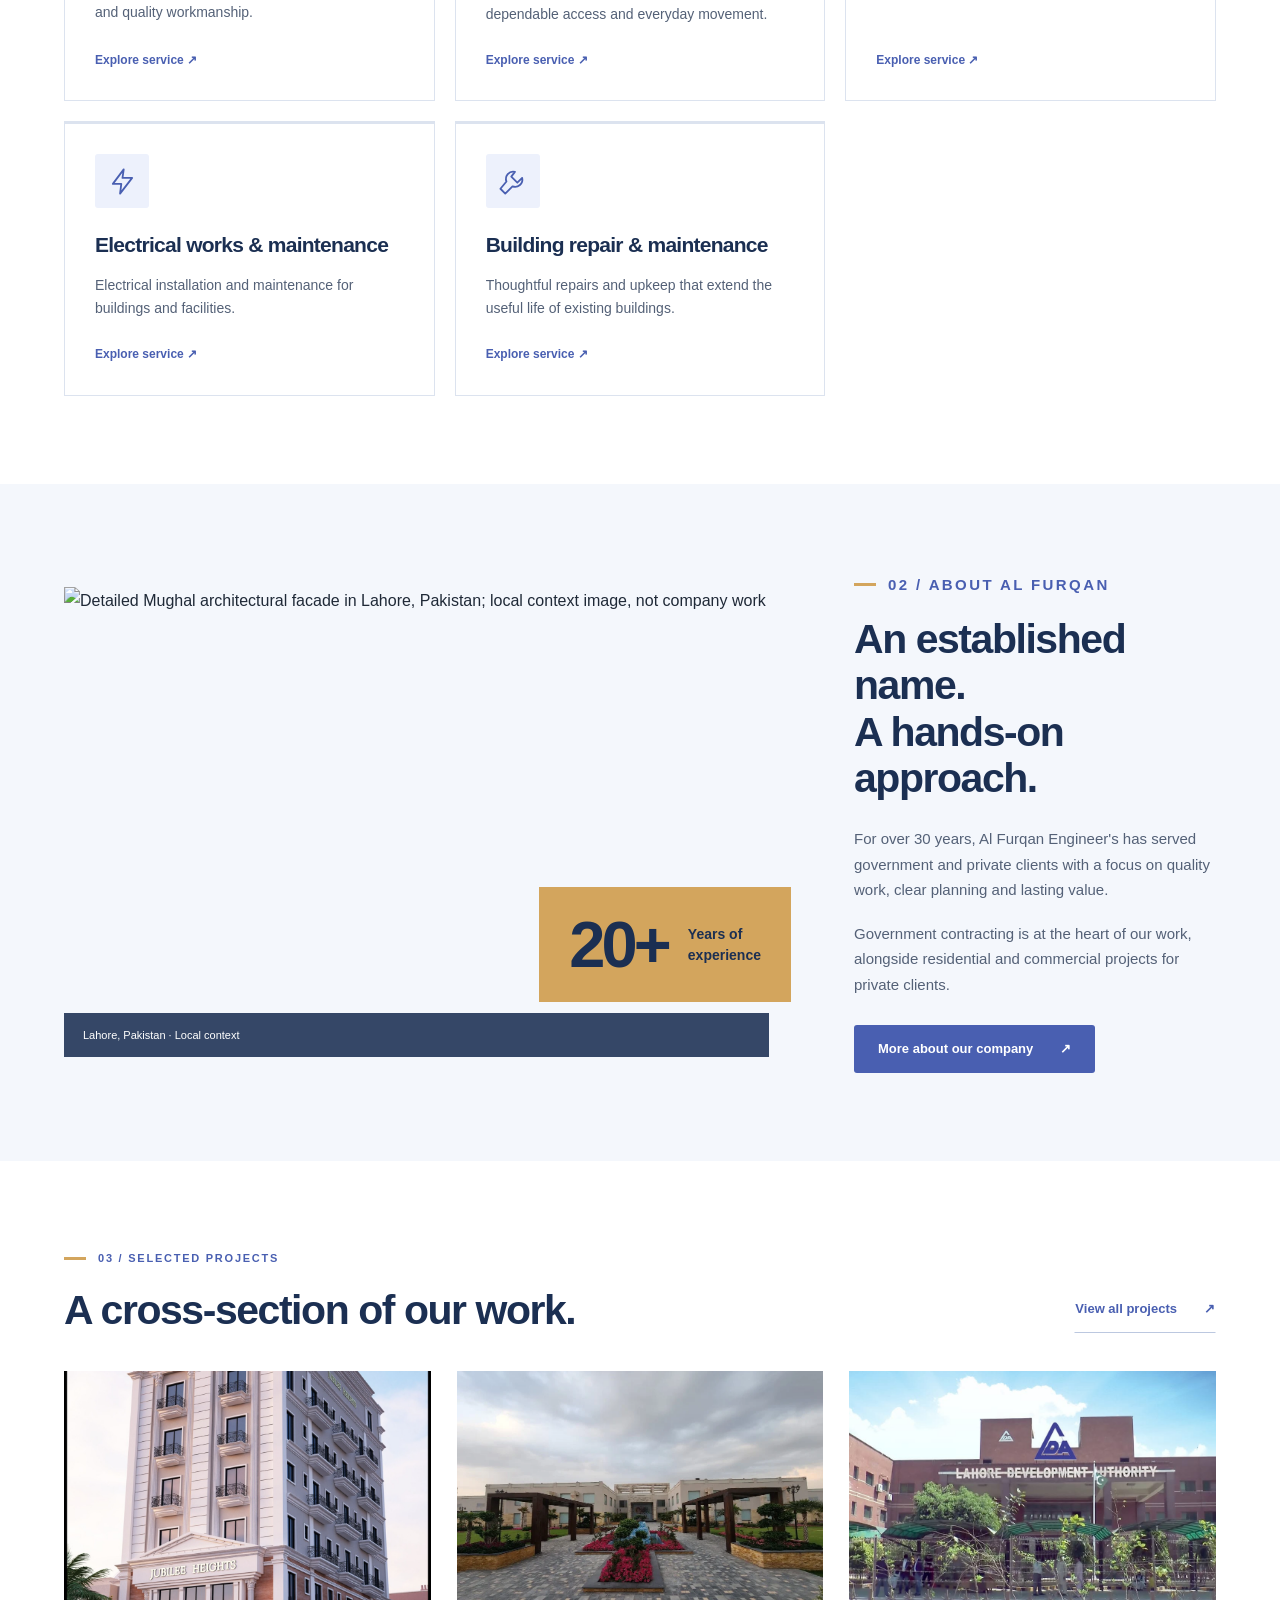
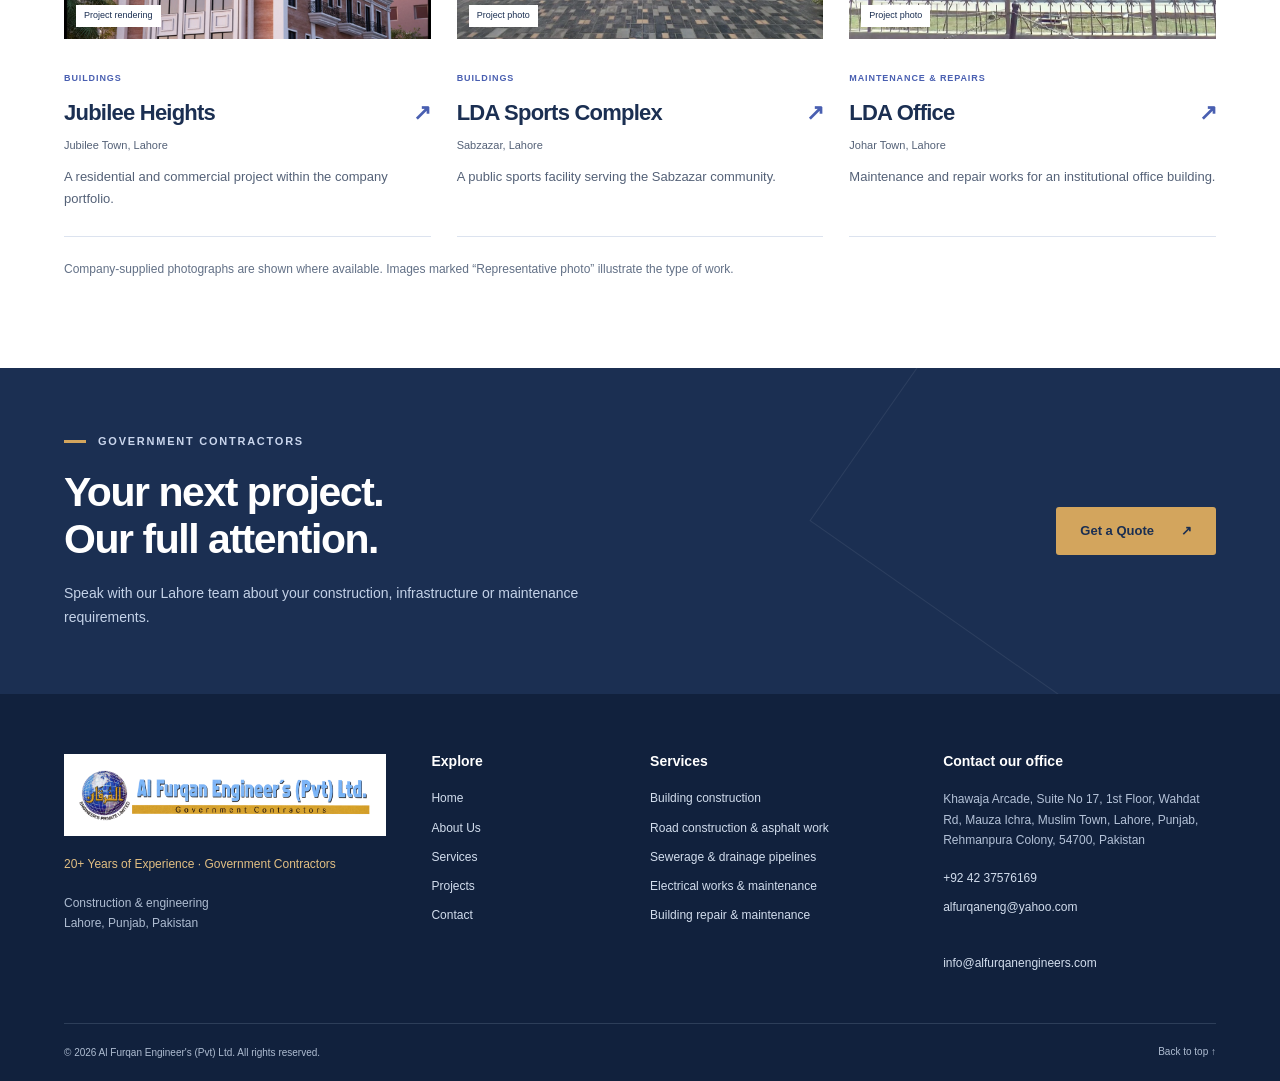
==== commit 1c7767ec: "Correct establishment to 5 April 2006" ====
--- a/index.html
+++ b/index.html
@@ -1 +1 @@
-<!doctype html><html lang="en"><head><meta charset="utf-8"><meta name="google-site-verification" content="hT9JrDVTnMV-TU5CqhGNMkoANBb5mG18SAT7PARJog0"><meta name="viewport" content="width=device-width,initial-scale=1"><meta name="theme-color" content="#1B2F52"><title>Government &amp; Private Construction in Lahore | Al Furqan Engineer&#x27;s (Pvt) Ltd</title><meta name="description" content="Al Furqan Engineer&#x27;s (Pvt) Ltd, Lahore: wholly owned and led by Mr Muhammad Khalid, Sole Owner and General Manager. Government and private construction with 30+ years of experience."><link rel="canonical" href="https://alfurqanengineers.com/"><meta property="og:type" content="website"><meta property="og:locale" content="en_PK"><meta property="og:title" content="Government &amp; Private Construction in Lahore | Al Furqan Engineer&#x27;s (Pvt) Ltd"><meta property="og:description" content="Al Furqan Engineer&#x27;s (Pvt) Ltd, Lahore: wholly owned and led by Mr Muhammad Khalid, Sole Owner and General Manager. Government and private construction with 30+ years of experience."><meta property="og:url" content="https://alfurqanengineers.com/"><meta property="og:image" content="https://alfurqanengineers.com/social-preview-20260926.jpg"><meta property="og:image:type" content="image/jpeg"><meta property="og:image:width" content="1733"><meta property="og:image:height" content="907"><meta property="og:image:alt" content="Al Furqan Engineer's — Government Contractors, Lahore. info@alfurqanengineers.com · alfurqaneng@yahoo.com"><meta name="twitter:image" content="https://alfurqanengineers.com/social-preview-20260926.jpg"><meta name="twitter:image:alt" content="Al Furqan Engineer's — Building trust. Delivering progress."><meta name="twitter:card" content="summary_large_image"><link rel="icon" href="/favicon.png" type="image/png" sizes="192x192"><link rel="apple-touch-icon" href="/favicon.png"><link rel="stylesheet" href="brand.css?v=20260929-content"><link rel="stylesheet" href="styles.css?v=20260929-content"><link rel="preconnect" href="https://images.pexels.com"><script type="application/ld+json">{"@context": "https://schema.org", "@type": "GeneralContractor", "name": "Al Furqan Engineer's (Pvt) Ltd", "url": "https://alfurqanengineers.com", "telephone": "+92 42 37576169", "logo": "https://alfurqanengineers.com/logo.svg", "address": {"@type": "PostalAddress", "streetAddress": "Suite No 17, 1st Floor, Khawaja Arcade, Wahdat Rd, Mauza Ichra, Muslim Town, Rehmanpura Colony", "addressLocality": "Lahore", "addressRegion": "Punjab", "postalCode": "54700", "addressCountry": "PK"}, "areaServed": {"@type": "City", "name": "Lahore"}, "description": "Al Furqan Engineer's (Pvt) Ltd, Lahore: wholly owned and led by Mr Muhammad Khalid, Sole Owner and General Manager. Government and private construction with 30+ years of experience."}</script><script defer src="site-config.js?v=20260929-content"></script><script defer src="app.js?v=20260929-content"></script></head><body id="top" data-page="home"><a class="skip" href="#main">Skip to content</a><div class="topbar"><div class="wrap"><a class="top-address" href="https://www.google.com/maps/place//data=!4m2!3m1!1s0x391904868c0c99df:0xcc9288d84a83fc7e">Khawaja Arcade, Suite No 17, 1st Floor, Wahdat Rd, Mauza Ichra, Muslim Town, Lahore, Punjab, Rehmanpura Colony, 54700, Pakistan</a><a class="phone" href="tel:+924237576169">☎ +92 42 37576169</a></div></div><header class="site-header"><div class="wrap navigation"><a class="brand" href="index.html" aria-label="Al Furqan Engineer&#x27;s (Pvt) Ltd home"><img class="full-logo" src="logo.svg" alt="Al Furqan Engineer&#x27;s (Pvt) Ltd — Government Contractors" width="1178" height="224"><img class="mobile-logo" src="emblem.svg" alt="Al Furqan globe emblem" width="64" height="64"><span class="mobile-brand">Al Furqan Engineer&#x27;s<small>Government Contractors</small></span></a><button class="menu-toggle" aria-expanded="false" aria-controls="main-nav" aria-label="Open navigation"><span></span><span></span><span></span></button><nav id="main-nav" aria-label="Main navigation"><a href="index.html" aria-current="page">Home</a><a href="about.html">About Us</a><a href="services.html">Services</a><a href="projects.html">Projects</a><a href="contact.html">Contact</a><a class="button gold" href="contact.html">Get a Quote <span aria-hidden="true">↗</span></a></nav></div></header><main id="main"><section class="home-hero"><div class="hero-copy"><p class="eyebrow">Lahore, Pakistan · Government Contractors</p><h1>Building trust.<br>Delivering progress.</h1><h2>30+ Years of Trusted Government &amp; Private Contracting</h2><p>Al Furqan Engineer&#x27;s (Pvt) Ltd, under the leadership of Mr. Muhammad Khalid, delivers reliable construction and engineering solutions with a strong focus on quality, experience, and accountability. From building foundations to major infrastructure projects, we bring care and professionalism to every stage of construction.</p><div class="button-row"><a class="button gold" href="contact.html">Get a Quote <span aria-hidden="true">↗</span></a><a class="button outline-light" href="projects.html">View Projects <span aria-hidden="true">↗</span></a></div><div class="hero-bottom"><span class="gold-rule"></span>30+ Years of Experience</div></div><div class="hero-photo"><video class="hero-video" autoplay muted loop playsinline preload="metadata" poster="jubilee-drone-poster.jpg" aria-label="Drone footage of our Jubilee Heights construction site in Jubilee Town, Lahore"><source src="jubilee-drone.mp4" type="video/mp4"></video><button class="video-toggle" type="button" aria-label="Pause site video">Pause video</button></div></section><section class="stats wrap" aria-label="Company at a glance"><div><strong>30+</strong><span>Years of experience</span></div><div><strong>1056+</strong><span>Projects completed</span></div></section><section class="section wrap"><div class="section-head"><div><p class="eyebrow">01 / Capabilities</p><h2>Built on experience.<br>Backed by expertise.</h2></div><p>A dependable partner across construction, infrastructure and the ongoing care of buildings.</p></div><div class="service-grid"><a class="service-card reveal" href="services.html#buildings"><span class="icon-box"><svg class="icon" viewBox="0 0 24 24" fill="none" stroke="currentColor" stroke-width="1.5" stroke-linecap="round" stroke-linejoin="round" aria-hidden="true"><path d="M4 21V5h10v16M14 11h6v10M2 21h20M7 8h4M7 12h4M7 16h4M17 14h1M17 18h1"/></svg></span><h3>Building construction</h3><p>Government, residential and commercial buildings, delivered with coordinated planning and quality workmanship.</p><span class="card-link">Explore service ↗</span></a><a class="service-card reveal" href="services.html#roads"><span class="icon-box"><svg class="icon" viewBox="0 0 24 24" fill="none" stroke="currentColor" stroke-width="1.5" stroke-linecap="round" stroke-linejoin="round" aria-hidden="true"><path d="M7 3L3 21M17 3l4 18M12 3v3m0 4v4m0 4v3"/></svg></span><h3>Road construction &amp; asphalt work</h3><p>Roadworks and asphalt surfaces that support dependable access and everyday movement.</p><span class="card-link">Explore service ↗</span></a><a class="service-card reveal" href="services.html#sewerage"><span class="icon-box"><svg class="icon" viewBox="0 0 24 24" fill="none" stroke="currentColor" stroke-width="1.5" stroke-linecap="round" stroke-linejoin="round" aria-hidden="true"><path d="M3 3h6v7h9v-3h4v10H8v5H2V10h1z"/></svg></span><h3>Sewerage &amp; drainage pipelines</h3><p>Pipeline and drainage works supporting essential public and private infrastructure.</p><span class="card-link">Explore service ↗</span></a><a class="service-card reveal" href="services.html#electrical"><span class="icon-box"><svg class="icon" viewBox="0 0 24 24" fill="none" stroke="currentColor" stroke-width="1.5" stroke-linecap="round" stroke-linejoin="round" aria-hidden="true"><path d="M13 2L4 14h7l-1 8 10-13h-8z"/></svg></span><h3>Electrical works &amp; maintenance</h3><p>Electrical installation and maintenance for buildings and facilities.</p><span class="card-link">Explore service ↗</span></a><a class="service-card reveal" href="services.html#maintenance"><span class="icon-box"><svg class="icon" viewBox="0 0 24 24" fill="none" stroke="currentColor" stroke-width="1.5" stroke-linecap="round" stroke-linejoin="round" aria-hidden="true"><path d="M14 4a6 6 0 0 0-7 8l-5 6 4 4 6-6a6 6 0 0 0 8-7l-4 4-5-5z"/></svg></span><h3>Building repair &amp; maintenance</h3><p>Thoughtful repairs and upkeep that extend the useful life of existing buildings.</p><span class="card-link">Explore service ↗</span></a></div></section><section class="section soft"><div class="wrap split"><div class="about-photo"><img class="" src="https://images.pexels.com/photos/2884867/pexels-photo-2884867.jpeg?auto=compress&amp;cs=tinysrgb&amp;w=1000" alt="Detailed Mughal architectural facade in Lahore, Pakistan; local context image, not company work" loading="lazy" decoding="async" width="1200" height="800"><div class="experience-box"><strong>30+</strong><span>Years of<br>experience</span></div><span class="image-caption">Lahore, Pakistan · Local context</span></div><div><p class="eyebrow">02 / About Al Furqan</p><h2>An established name.<br>A hands-on approach.</h2><p>For over 30 years, Al Furqan Engineer&#x27;s has served government and private clients with a focus on quality work, clear planning and lasting value.</p><p>Government contracting is at the heart of our work, alongside residential and commercial projects for private clients.</p><a class="button primary" href="about.html">More about our company <span aria-hidden="true">↗</span></a></div></div></section><section class="section wrap"><div class="section-head"><div><p class="eyebrow">03 / Selected projects</p><h2>A cross-section of our work.</h2></div><a class="button text-button" href="projects.html">View all projects <span aria-hidden="true">↗</span></a></div><div class="project-grid"><article class="project-card reveal" data-category="Buildings"><button class="project-open" data-project="jubilee-heights" aria-label="View Jubilee Heights project details"><div class="project-image"><img class="" src="project-jubilee-heights.jpeg" alt="Architectural rendering of Jubilee Heights in Jubilee Town, Lahore" loading="lazy" decoding="async" width="1200" height="800"><span class="photo-badge">Project rendering</span></div><div class="project-copy"><span class="category">Buildings</span><h3>Jubilee Heights <span aria-hidden="true">↗</span></h3><p class="location">Jubilee Town, Lahore</p><p>A residential and commercial project within the company portfolio.</p></div></button></article><article class="project-card reveal" data-category="Buildings"><button class="project-open" data-project="lda-sports-complex" aria-label="View LDA Sports Complex project details"><div class="project-image"><img class="" src="project-lda-sports.webp" alt="Landscaped courtyard at LDA Sports Complex, Sabzazar, Lahore" loading="lazy" decoding="async" width="1200" height="800"><span class="photo-badge">Project photo</span></div><div class="project-copy"><span class="category">Buildings</span><h3>LDA Sports Complex <span aria-hidden="true">↗</span></h3><p class="location">Sabzazar, Lahore</p><p>A public sports facility serving the Sabzazar community.</p></div></button></article><article class="project-card reveal" data-category="Maintenance &amp; Repairs"><button class="project-open" data-project="lda-office" aria-label="View LDA Office project details"><div class="project-image"><img class="" src="project-lda-maintenance.jpg" alt="Lahore Development Authority office building, Johar Town" loading="lazy" decoding="async" width="1200" height="800"><span class="photo-badge">Project photo</span></div><div class="project-copy"><span class="category">Maintenance &amp; Repairs</span><h3>LDA Office <span aria-hidden="true">↗</span></h3><p class="location">Johar Town, Lahore</p><p>Maintenance and repair works for an institutional office building.</p></div></button></article></div><p class="small-note">Company-supplied photographs are shown where available. Images marked “Representative photo” illustrate the type of work.</p></section><section class="cta-strip"><div class="wrap"><div><p class="eyebrow">Government Contractors</p><h2>Your next project.<br>Our full attention.</h2><p>Speak with our Lahore team about your construction, infrastructure or maintenance requirements.</p></div><a class="button gold" href="contact.html">Get a Quote <span aria-hidden="true">↗</span></a></div></section><dialog id="project-dialog" aria-labelledby="dialog-title"><button class="dialog-close" aria-label="Close project details">✕</button><div id="dialog-content"></div></dialog></main><footer><div class="wrap footer-grid"><div class="footer-brand"><a href="index.html" class="logo-tile"><img src="logo.svg" alt="Al Furqan Engineer&#x27;s (Pvt) Ltd — Government Contractors" width="1178" height="224" loading="lazy"></a><p class="footer-tagline">30+ Years of Experience · Government Contractors</p><p>Construction & engineering<br>Lahore, Punjab, Pakistan</p></div><div><h2>Explore</h2><nav aria-label="Footer navigation"><a href="index.html" aria-current="page">Home</a><a href="about.html">About Us</a><a href="services.html">Services</a><a href="projects.html">Projects</a><a href="contact.html">Contact</a></nav></div><div><h2>Services</h2><a href="services.html#buildings">Building construction</a><a href="services.html#roads">Road construction &amp; asphalt work</a><a href="services.html#sewerage">Sewerage &amp; drainage pipelines</a><a href="services.html#electrical">Electrical works &amp; maintenance</a><a href="services.html#maintenance">Building repair &amp; maintenance</a></div><div><h2>Contact our office</h2><address>Khawaja Arcade, Suite No 17, 1st Floor, Wahdat Rd, Mauza Ichra, Muslim Town, Lahore, Punjab, Rehmanpura Colony, 54700, Pakistan</address><a class="footer-phone" href="tel:+924237576169">+92 42 37576169</a><a href="mailto:alfurqaneng@yahoo.com">alfurqaneng@yahoo.com</a><br><a href="mailto:info@alfurqanengineers.com">info@alfurqanengineers.com</a><small></small></div></div><div class="wrap footer-bottom"><span>© 2026 Al Furqan Engineer&#x27;s (Pvt) Ltd. All rights reserved.</span><a href="#top">Back to top ↑</a></div></footer></body></html>+<!doctype html><html lang="en"><head><meta charset="utf-8"><meta name="google-site-verification" content="hT9JrDVTnMV-TU5CqhGNMkoANBb5mG18SAT7PARJog0"><meta name="viewport" content="width=device-width,initial-scale=1"><meta name="theme-color" content="#1B2F52"><title>Government &amp; Private Construction in Lahore | Al Furqan Engineer&#x27;s (Pvt) Ltd</title><meta name="description" content="Al Furqan Engineer&#x27;s (Pvt) Ltd, Lahore: wholly owned and led by Mr Muhammad Khalid, Sole Owner and General Manager. Government and private construction with 20+ years of experience."><link rel="canonical" href="https://alfurqanengineers.com/"><meta property="og:type" content="website"><meta property="og:locale" content="en_PK"><meta property="og:title" content="Government &amp; Private Construction in Lahore | Al Furqan Engineer&#x27;s (Pvt) Ltd"><meta property="og:description" content="Al Furqan Engineer&#x27;s (Pvt) Ltd, Lahore: wholly owned and led by Mr Muhammad Khalid, Sole Owner and General Manager. Government and private construction with 20+ years of experience."><meta property="og:url" content="https://alfurqanengineers.com/"><meta property="og:image" content="https://alfurqanengineers.com/social-preview-20260926.jpg"><meta property="og:image:type" content="image/jpeg"><meta property="og:image:width" content="1733"><meta property="og:image:height" content="907"><meta property="og:image:alt" content="Al Furqan Engineer's — Government Contractors, Lahore. info@alfurqanengineers.com · alfurqaneng@yahoo.com"><meta name="twitter:image" content="https://alfurqanengineers.com/social-preview-20260926.jpg"><meta name="twitter:image:alt" content="Al Furqan Engineer's — Building trust. Delivering progress."><meta name="twitter:card" content="summary_large_image"><link rel="icon" href="/favicon.png" type="image/png" sizes="192x192"><link rel="apple-touch-icon" href="/favicon.png"><link rel="stylesheet" href="brand.css?v=20260929-established"><link rel="stylesheet" href="styles.css?v=20260929-established"><link rel="preconnect" href="https://images.pexels.com"><script type="application/ld+json">{"@context": "https://schema.org", "@type": "GeneralContractor", "name": "Al Furqan Engineer's (Pvt) Ltd", "url": "https://alfurqanengineers.com", "telephone": "+92 42 37576169", "logo": "https://alfurqanengineers.com/logo.svg", "address": {"@type": "PostalAddress", "streetAddress": "Suite No 17, 1st Floor, Khawaja Arcade, Wahdat Rd, Mauza Ichra, Muslim Town, Rehmanpura Colony", "addressLocality": "Lahore", "addressRegion": "Punjab", "postalCode": "54700", "addressCountry": "PK"}, "foundingDate": "2006-04-05", "areaServed": {"@type": "City", "name": "Lahore"}, "description": "Al Furqan Engineer's (Pvt) Ltd, Lahore: wholly owned and led by Mr Muhammad Khalid, Sole Owner and General Manager. Government and private construction with 20+ years of experience."}</script><script defer src="site-config.js?v=20260929-established"></script><script defer src="app.js?v=20260929-established"></script></head><body id="top" data-page="home"><a class="skip" href="#main">Skip to content</a><div class="topbar"><div class="wrap"><a class="top-address" href="https://www.google.com/maps/place//data=!4m2!3m1!1s0x391904868c0c99df:0xcc9288d84a83fc7e">Khawaja Arcade, Suite No 17, 1st Floor, Wahdat Rd, Mauza Ichra, Muslim Town, Lahore, Punjab, Rehmanpura Colony, 54700, Pakistan</a><a class="phone" href="tel:+924237576169">☎ +92 42 37576169</a></div></div><header class="site-header"><div class="wrap navigation"><a class="brand" href="index.html" aria-label="Al Furqan Engineer&#x27;s (Pvt) Ltd home"><img class="full-logo" src="logo.svg" alt="Al Furqan Engineer&#x27;s (Pvt) Ltd — Government Contractors" width="1178" height="224"><img class="mobile-logo" src="emblem.svg" alt="Al Furqan globe emblem" width="64" height="64"><span class="mobile-brand">Al Furqan Engineer&#x27;s<small>Government Contractors</small></span></a><button class="menu-toggle" aria-expanded="false" aria-controls="main-nav" aria-label="Open navigation"><span></span><span></span><span></span></button><nav id="main-nav" aria-label="Main navigation"><a href="index.html" aria-current="page">Home</a><a href="about.html">About Us</a><a href="services.html">Services</a><a href="projects.html">Projects</a><a href="contact.html">Contact</a><a class="button gold" href="contact.html">Get a Quote <span aria-hidden="true">↗</span></a></nav></div></header><main id="main"><section class="home-hero"><div class="hero-copy"><p class="eyebrow">Lahore, Pakistan · Government Contractors</p><h1>Building trust.<br>Delivering progress.</h1><h2>20+ Years of Trusted Government &amp; Private Contracting</h2><p>Al Furqan Engineer&#x27;s (Pvt) Ltd, under the leadership of Mr. Muhammad Khalid, delivers reliable construction and engineering solutions with a strong focus on quality, experience, and accountability. From building foundations to major infrastructure projects, we bring care and professionalism to every stage of construction.</p><div class="button-row"><a class="button gold" href="contact.html">Get a Quote <span aria-hidden="true">↗</span></a><a class="button outline-light" href="projects.html">View Projects <span aria-hidden="true">↗</span></a></div><div class="hero-bottom"><span class="gold-rule"></span>20+ Years of Experience</div></div><div class="hero-photo"><video class="hero-video" autoplay muted loop playsinline preload="metadata" poster="jubilee-drone-poster.jpg" aria-label="Drone footage of our Jubilee Heights construction site in Jubilee Town, Lahore"><source src="jubilee-drone.mp4" type="video/mp4"></video><button class="video-toggle" type="button" aria-label="Pause site video">Pause video</button></div></section><section class="stats wrap" aria-label="Company at a glance"><div><strong>20+</strong><span>Years of experience</span></div><div><strong>1056+</strong><span>Projects completed</span></div></section><section class="section wrap"><div class="section-head"><div><p class="eyebrow">01 / Capabilities</p><h2>Built on experience.<br>Backed by expertise.</h2></div><p>A dependable partner across construction, infrastructure and the ongoing care of buildings.</p></div><div class="service-grid"><a class="service-card reveal" href="services.html#buildings"><span class="icon-box"><svg class="icon" viewBox="0 0 24 24" fill="none" stroke="currentColor" stroke-width="1.5" stroke-linecap="round" stroke-linejoin="round" aria-hidden="true"><path d="M4 21V5h10v16M14 11h6v10M2 21h20M7 8h4M7 12h4M7 16h4M17 14h1M17 18h1"/></svg></span><h3>Building construction</h3><p>Government, residential and commercial buildings, delivered with coordinated planning and quality workmanship.</p><span class="card-link">Explore service ↗</span></a><a class="service-card reveal" href="services.html#roads"><span class="icon-box"><svg class="icon" viewBox="0 0 24 24" fill="none" stroke="currentColor" stroke-width="1.5" stroke-linecap="round" stroke-linejoin="round" aria-hidden="true"><path d="M7 3L3 21M17 3l4 18M12 3v3m0 4v4m0 4v3"/></svg></span><h3>Road construction &amp; asphalt work</h3><p>Roadworks and asphalt surfaces that support dependable access and everyday movement.</p><span class="card-link">Explore service ↗</span></a><a class="service-card reveal" href="services.html#sewerage"><span class="icon-box"><svg class="icon" viewBox="0 0 24 24" fill="none" stroke="currentColor" stroke-width="1.5" stroke-linecap="round" stroke-linejoin="round" aria-hidden="true"><path d="M3 3h6v7h9v-3h4v10H8v5H2V10h1z"/></svg></span><h3>Sewerage &amp; drainage pipelines</h3><p>Pipeline and drainage works supporting essential public and private infrastructure.</p><span class="card-link">Explore service ↗</span></a><a class="service-card reveal" href="services.html#electrical"><span class="icon-box"><svg class="icon" viewBox="0 0 24 24" fill="none" stroke="currentColor" stroke-width="1.5" stroke-linecap="round" stroke-linejoin="round" aria-hidden="true"><path d="M13 2L4 14h7l-1 8 10-13h-8z"/></svg></span><h3>Electrical works &amp; maintenance</h3><p>Electrical installation and maintenance for buildings and facilities.</p><span class="card-link">Explore service ↗</span></a><a class="service-card reveal" href="services.html#maintenance"><span class="icon-box"><svg class="icon" viewBox="0 0 24 24" fill="none" stroke="currentColor" stroke-width="1.5" stroke-linecap="round" stroke-linejoin="round" aria-hidden="true"><path d="M14 4a6 6 0 0 0-7 8l-5 6 4 4 6-6a6 6 0 0 0 8-7l-4 4-5-5z"/></svg></span><h3>Building repair &amp; maintenance</h3><p>Thoughtful repairs and upkeep that extend the useful life of existing buildings.</p><span class="card-link">Explore service ↗</span></a></div></section><section class="section soft"><div class="wrap split"><div class="about-photo"><img class="" src="https://images.pexels.com/photos/2884867/pexels-photo-2884867.jpeg?auto=compress&amp;cs=tinysrgb&amp;w=1000" alt="Detailed Mughal architectural facade in Lahore, Pakistan; local context image, not company work" loading="lazy" decoding="async" width="1200" height="800"><div class="experience-box"><strong>20+</strong><span>Years of<br>experience</span></div><span class="image-caption">Lahore, Pakistan · Local context</span></div><div><p class="eyebrow">02 / About Al Furqan</p><h2>An established name.<br>A hands-on approach.</h2><p>For over 30 years, Al Furqan Engineer&#x27;s has served government and private clients with a focus on quality work, clear planning and lasting value.</p><p>Government contracting is at the heart of our work, alongside residential and commercial projects for private clients.</p><a class="button primary" href="about.html">More about our company <span aria-hidden="true">↗</span></a></div></div></section><section class="section wrap"><div class="section-head"><div><p class="eyebrow">03 / Selected projects</p><h2>A cross-section of our work.</h2></div><a class="button text-button" href="projects.html">View all projects <span aria-hidden="true">↗</span></a></div><div class="project-grid"><article class="project-card reveal" data-category="Buildings"><button class="project-open" data-project="jubilee-heights" aria-label="View Jubilee Heights project details"><div class="project-image"><img class="" src="project-jubilee-heights.jpeg" alt="Architectural rendering of Jubilee Heights in Jubilee Town, Lahore" loading="lazy" decoding="async" width="1200" height="800"><span class="photo-badge">Project rendering</span></div><div class="project-copy"><span class="category">Buildings</span><h3>Jubilee Heights <span aria-hidden="true">↗</span></h3><p class="location">Jubilee Town, Lahore</p><p>A residential and commercial project within the company portfolio.</p></div></button></article><article class="project-card reveal" data-category="Buildings"><button class="project-open" data-project="lda-sports-complex" aria-label="View LDA Sports Complex project details"><div class="project-image"><img class="" src="project-lda-sports.webp" alt="Landscaped courtyard at LDA Sports Complex, Sabzazar, Lahore" loading="lazy" decoding="async" width="1200" height="800"><span class="photo-badge">Project photo</span></div><div class="project-copy"><span class="category">Buildings</span><h3>LDA Sports Complex <span aria-hidden="true">↗</span></h3><p class="location">Sabzazar, Lahore</p><p>A public sports facility serving the Sabzazar community.</p></div></button></article><article class="project-card reveal" data-category="Maintenance &amp; Repairs"><button class="project-open" data-project="lda-office" aria-label="View LDA Office project details"><div class="project-image"><img class="" src="project-lda-maintenance.jpg" alt="Lahore Development Authority office building, Johar Town" loading="lazy" decoding="async" width="1200" height="800"><span class="photo-badge">Project photo</span></div><div class="project-copy"><span class="category">Maintenance &amp; Repairs</span><h3>LDA Office <span aria-hidden="true">↗</span></h3><p class="location">Johar Town, Lahore</p><p>Maintenance and repair works for an institutional office building.</p></div></button></article></div><p class="small-note">Company-supplied photographs are shown where available. Images marked “Representative photo” illustrate the type of work.</p></section><section class="cta-strip"><div class="wrap"><div><p class="eyebrow">Government Contractors</p><h2>Your next project.<br>Our full attention.</h2><p>Speak with our Lahore team about your construction, infrastructure or maintenance requirements.</p></div><a class="button gold" href="contact.html">Get a Quote <span aria-hidden="true">↗</span></a></div></section><dialog id="project-dialog" aria-labelledby="dialog-title"><button class="dialog-close" aria-label="Close project details">✕</button><div id="dialog-content"></div></dialog></main><footer><div class="wrap footer-grid"><div class="footer-brand"><a href="index.html" class="logo-tile"><img src="logo.svg" alt="Al Furqan Engineer&#x27;s (Pvt) Ltd — Government Contractors" width="1178" height="224" loading="lazy"></a><p class="footer-tagline">20+ Years of Experience · Government Contractors</p><p>Construction & engineering<br>Lahore, Punjab, Pakistan</p></div><div><h2>Explore</h2><nav aria-label="Footer navigation"><a href="index.html" aria-current="page">Home</a><a href="about.html">About Us</a><a href="services.html">Services</a><a href="projects.html">Projects</a><a href="contact.html">Contact</a></nav></div><div><h2>Services</h2><a href="services.html#buildings">Building construction</a><a href="services.html#roads">Road construction &amp; asphalt work</a><a href="services.html#sewerage">Sewerage &amp; drainage pipelines</a><a href="services.html#electrical">Electrical works &amp; maintenance</a><a href="services.html#maintenance">Building repair &amp; maintenance</a></div><div><h2>Contact our office</h2><address>Khawaja Arcade, Suite No 17, 1st Floor, Wahdat Rd, Mauza Ichra, Muslim Town, Lahore, Punjab, Rehmanpura Colony, 54700, Pakistan</address><a class="footer-phone" href="tel:+924237576169">+92 42 37576169</a><a href="mailto:alfurqaneng@yahoo.com">alfurqaneng@yahoo.com</a><br><a href="mailto:info@alfurqanengineers.com">info@alfurqanengineers.com</a><small></small></div></div><div class="wrap footer-bottom"><span>© 2026 Al Furqan Engineer&#x27;s (Pvt) Ltd. All rights reserved.</span><a href="#top">Back to top ↑</a></div></footer></body></html>
--- a/styles.css
+++ b/styles.css
@@ -71,3 +71,15 @@
 .form-honeypot{position:absolute;left:-10000px;width:1px;height:1px;overflow:hidden}#enquiry-form button:disabled{opacity:.65;cursor:wait}#form-status:focus{outline:2px solid var(--accent);outline-offset:5px}
 
 .hero-photo>.hero-video{position:absolute;inset:0;width:100%;height:100%;object-fit:cover;object-position:center}.video-toggle{position:absolute;right:20px;bottom:20px;z-index:3;border:1px solid #ffffffaa;background:#172d4ddd;color:#fff;border-radius:4px;padding:10px 14px;cursor:pointer;font:600 13px Arial,sans-serif}.video-toggle:focus-visible{outline:3px solid #dfb566;outline-offset:3px}
+
+/* Four-step delivery process */
+.process-grid{grid-template-columns:repeat(4,minmax(0,1fr));gap:32px;position:relative;isolation:isolate}
+.process-grid:before{content:"";position:absolute;top:38px;left:38px;right:38px;height:1px;background:#ccd7e8;z-index:-1}
+.process-grid article{border:0;padding:0}
+.process-icon{width:76px;height:76px;border-radius:50%;background:#e8eef8;display:grid;place-items:center;margin-bottom:24px;border:7px solid #f5f7fc;box-sizing:content-box}
+.process-icon .icon{width:33px;height:33px;color:var(--navy);margin:0}
+.process-grid .service-number{color:#9b702b;font-size:14px;font-weight:700;letter-spacing:.12em}
+.process-grid h3{font-size:22px;line-height:1.3;margin:12px 0 14px}
+.process-grid p{font-size:15px;line-height:1.8;margin:0}
+@media(max-width:1000px){.process-grid{grid-template-columns:repeat(2,minmax(0,1fr));gap:36px}.process-grid:before{display:none}}
+@media(max-width:760px){.process-grid{grid-template-columns:1fr;gap:18px}.process-grid article{padding:24px;background:white;border:1px solid #dce4ef;border-radius:8px}.process-icon{margin-bottom:16px;width:60px;height:60px;border:0}.process-grid h3{font-size:22px}.process-grid p{font-size:15px}}
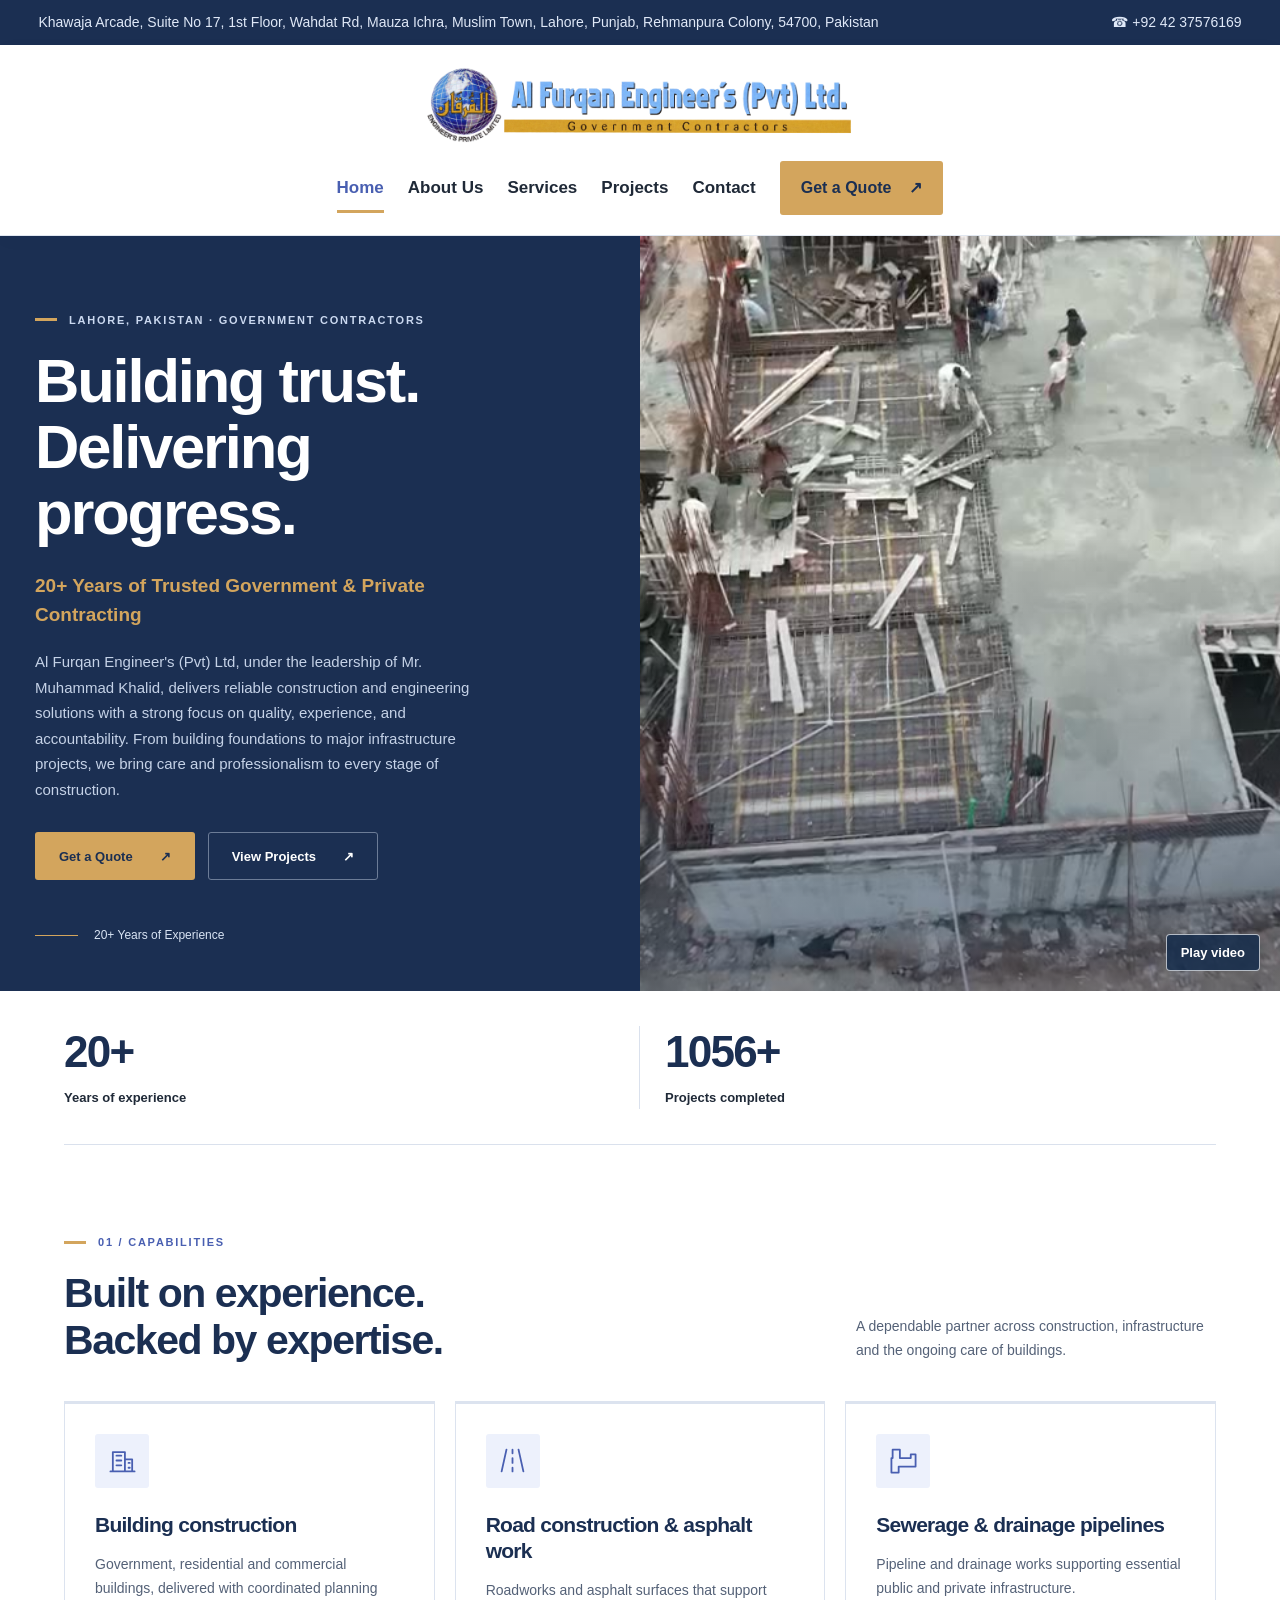
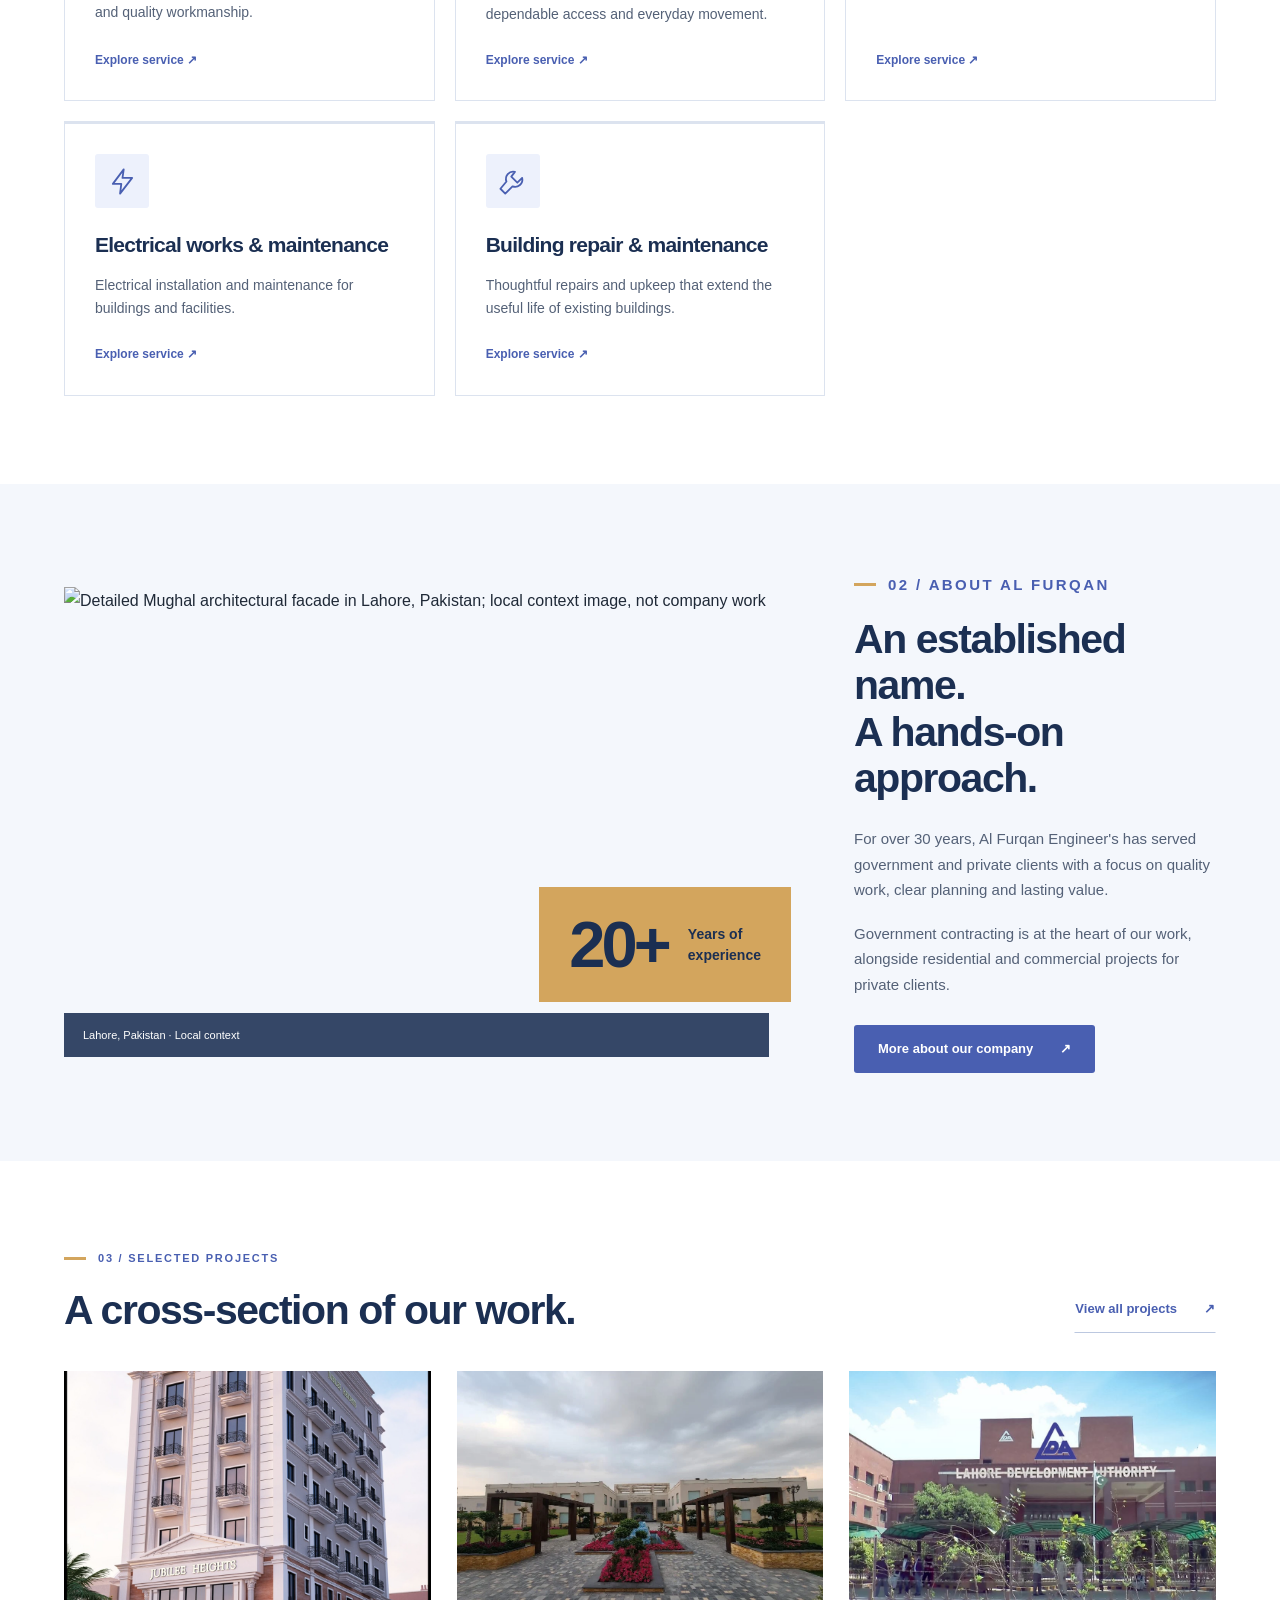
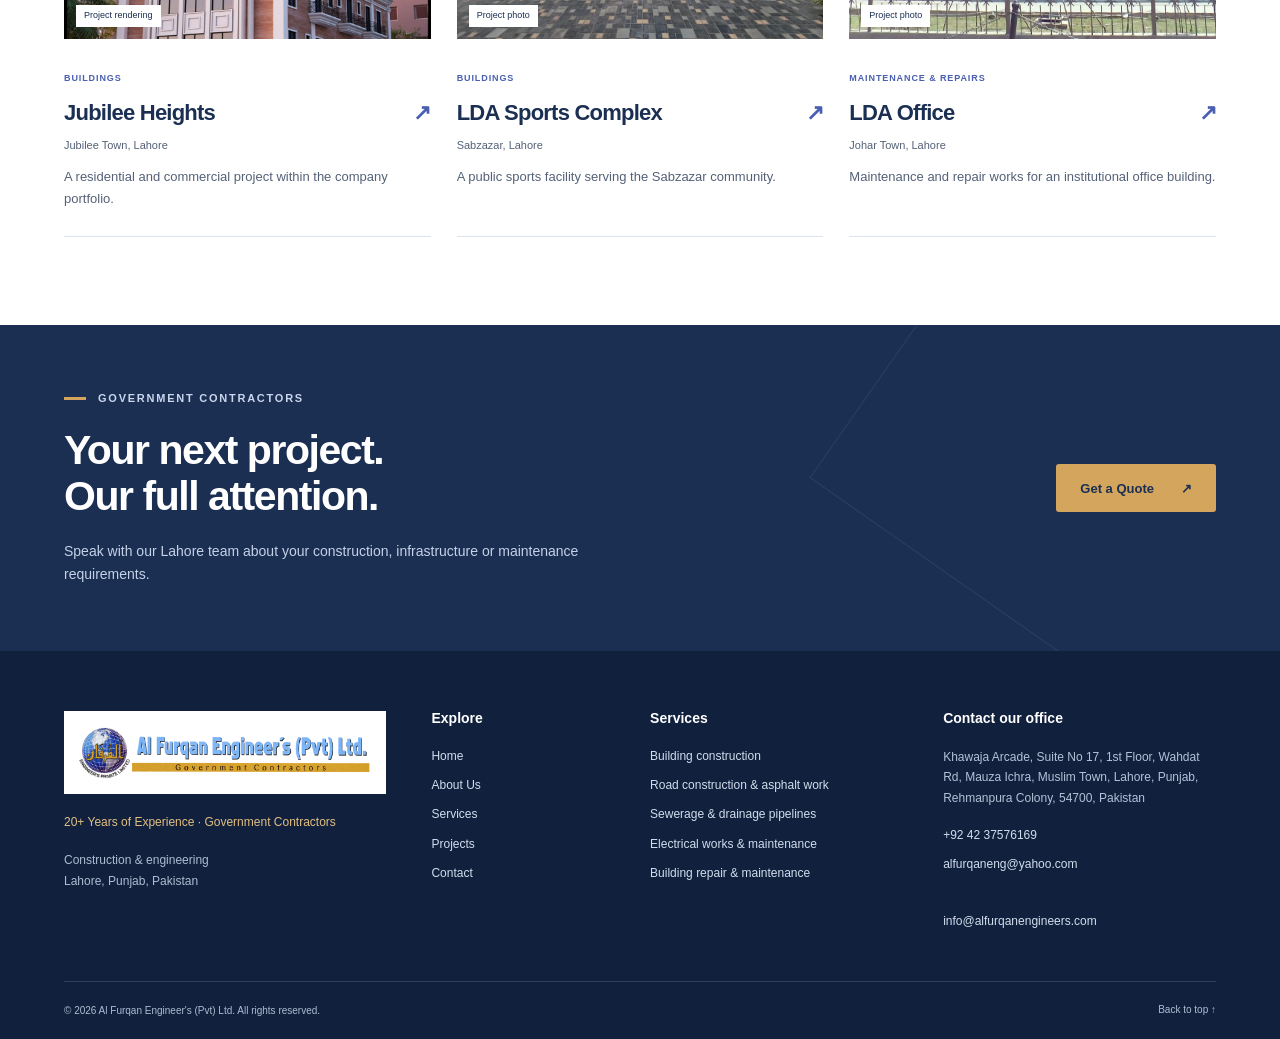
==== commit eebb24fa: "Remove project placeholders and photo notes" ====
--- a/index.html
+++ b/index.html
@@ -1 +1 @@
-<!doctype html><html lang="en"><head><meta charset="utf-8"><meta name="google-site-verification" content="hT9JrDVTnMV-TU5CqhGNMkoANBb5mG18SAT7PARJog0"><meta name="viewport" content="width=device-width,initial-scale=1"><meta name="theme-color" content="#1B2F52"><title>Government &amp; Private Construction in Lahore | Al Furqan Engineer&#x27;s (Pvt) Ltd</title><meta name="description" content="Al Furqan Engineer&#x27;s (Pvt) Ltd, Lahore: wholly owned and led by Mr Muhammad Khalid, Sole Owner and General Manager. Government and private construction with 20+ years of experience."><link rel="canonical" href="https://alfurqanengineers.com/"><meta property="og:type" content="website"><meta property="og:locale" content="en_PK"><meta property="og:title" content="Government &amp; Private Construction in Lahore | Al Furqan Engineer&#x27;s (Pvt) Ltd"><meta property="og:description" content="Al Furqan Engineer&#x27;s (Pvt) Ltd, Lahore: wholly owned and led by Mr Muhammad Khalid, Sole Owner and General Manager. Government and private construction with 20+ years of experience."><meta property="og:url" content="https://alfurqanengineers.com/"><meta property="og:image" content="https://alfurqanengineers.com/social-preview-20260926.jpg"><meta property="og:image:type" content="image/jpeg"><meta property="og:image:width" content="1733"><meta property="og:image:height" content="907"><meta property="og:image:alt" content="Al Furqan Engineer's — Government Contractors, Lahore. info@alfurqanengineers.com · alfurqaneng@yahoo.com"><meta name="twitter:image" content="https://alfurqanengineers.com/social-preview-20260926.jpg"><meta name="twitter:image:alt" content="Al Furqan Engineer's — Building trust. Delivering progress."><meta name="twitter:card" content="summary_large_image"><link rel="icon" href="/favicon.png" type="image/png" sizes="192x192"><link rel="apple-touch-icon" href="/favicon.png"><link rel="stylesheet" href="brand.css?v=20260929-established"><link rel="stylesheet" href="styles.css?v=20260929-established"><link rel="preconnect" href="https://images.pexels.com"><script type="application/ld+json">{"@context": "https://schema.org", "@type": "GeneralContractor", "name": "Al Furqan Engineer's (Pvt) Ltd", "url": "https://alfurqanengineers.com", "telephone": "+92 42 37576169", "logo": "https://alfurqanengineers.com/logo.svg", "address": {"@type": "PostalAddress", "streetAddress": "Suite No 17, 1st Floor, Khawaja Arcade, Wahdat Rd, Mauza Ichra, Muslim Town, Rehmanpura Colony", "addressLocality": "Lahore", "addressRegion": "Punjab", "postalCode": "54700", "addressCountry": "PK"}, "foundingDate": "2006-04-05", "areaServed": {"@type": "City", "name": "Lahore"}, "description": "Al Furqan Engineer's (Pvt) Ltd, Lahore: wholly owned and led by Mr Muhammad Khalid, Sole Owner and General Manager. Government and private construction with 20+ years of experience."}</script><script defer src="site-config.js?v=20260929-established"></script><script defer src="app.js?v=20260929-established"></script></head><body id="top" data-page="home"><a class="skip" href="#main">Skip to content</a><div class="topbar"><div class="wrap"><a class="top-address" href="https://www.google.com/maps/place//data=!4m2!3m1!1s0x391904868c0c99df:0xcc9288d84a83fc7e">Khawaja Arcade, Suite No 17, 1st Floor, Wahdat Rd, Mauza Ichra, Muslim Town, Lahore, Punjab, Rehmanpura Colony, 54700, Pakistan</a><a class="phone" href="tel:+924237576169">☎ +92 42 37576169</a></div></div><header class="site-header"><div class="wrap navigation"><a class="brand" href="index.html" aria-label="Al Furqan Engineer&#x27;s (Pvt) Ltd home"><img class="full-logo" src="logo.svg" alt="Al Furqan Engineer&#x27;s (Pvt) Ltd — Government Contractors" width="1178" height="224"><img class="mobile-logo" src="emblem.svg" alt="Al Furqan globe emblem" width="64" height="64"><span class="mobile-brand">Al Furqan Engineer&#x27;s<small>Government Contractors</small></span></a><button class="menu-toggle" aria-expanded="false" aria-controls="main-nav" aria-label="Open navigation"><span></span><span></span><span></span></button><nav id="main-nav" aria-label="Main navigation"><a href="index.html" aria-current="page">Home</a><a href="about.html">About Us</a><a href="services.html">Services</a><a href="projects.html">Projects</a><a href="contact.html">Contact</a><a class="button gold" href="contact.html">Get a Quote <span aria-hidden="true">↗</span></a></nav></div></header><main id="main"><section class="home-hero"><div class="hero-copy"><p class="eyebrow">Lahore, Pakistan · Government Contractors</p><h1>Building trust.<br>Delivering progress.</h1><h2>20+ Years of Trusted Government &amp; Private Contracting</h2><p>Al Furqan Engineer&#x27;s (Pvt) Ltd, under the leadership of Mr. Muhammad Khalid, delivers reliable construction and engineering solutions with a strong focus on quality, experience, and accountability. From building foundations to major infrastructure projects, we bring care and professionalism to every stage of construction.</p><div class="button-row"><a class="button gold" href="contact.html">Get a Quote <span aria-hidden="true">↗</span></a><a class="button outline-light" href="projects.html">View Projects <span aria-hidden="true">↗</span></a></div><div class="hero-bottom"><span class="gold-rule"></span>20+ Years of Experience</div></div><div class="hero-photo"><video class="hero-video" autoplay muted loop playsinline preload="metadata" poster="jubilee-drone-poster.jpg" aria-label="Drone footage of our Jubilee Heights construction site in Jubilee Town, Lahore"><source src="jubilee-drone.mp4" type="video/mp4"></video><button class="video-toggle" type="button" aria-label="Pause site video">Pause video</button></div></section><section class="stats wrap" aria-label="Company at a glance"><div><strong>20+</strong><span>Years of experience</span></div><div><strong>1056+</strong><span>Projects completed</span></div></section><section class="section wrap"><div class="section-head"><div><p class="eyebrow">01 / Capabilities</p><h2>Built on experience.<br>Backed by expertise.</h2></div><p>A dependable partner across construction, infrastructure and the ongoing care of buildings.</p></div><div class="service-grid"><a class="service-card reveal" href="services.html#buildings"><span class="icon-box"><svg class="icon" viewBox="0 0 24 24" fill="none" stroke="currentColor" stroke-width="1.5" stroke-linecap="round" stroke-linejoin="round" aria-hidden="true"><path d="M4 21V5h10v16M14 11h6v10M2 21h20M7 8h4M7 12h4M7 16h4M17 14h1M17 18h1"/></svg></span><h3>Building construction</h3><p>Government, residential and commercial buildings, delivered with coordinated planning and quality workmanship.</p><span class="card-link">Explore service ↗</span></a><a class="service-card reveal" href="services.html#roads"><span class="icon-box"><svg class="icon" viewBox="0 0 24 24" fill="none" stroke="currentColor" stroke-width="1.5" stroke-linecap="round" stroke-linejoin="round" aria-hidden="true"><path d="M7 3L3 21M17 3l4 18M12 3v3m0 4v4m0 4v3"/></svg></span><h3>Road construction &amp; asphalt work</h3><p>Roadworks and asphalt surfaces that support dependable access and everyday movement.</p><span class="card-link">Explore service ↗</span></a><a class="service-card reveal" href="services.html#sewerage"><span class="icon-box"><svg class="icon" viewBox="0 0 24 24" fill="none" stroke="currentColor" stroke-width="1.5" stroke-linecap="round" stroke-linejoin="round" aria-hidden="true"><path d="M3 3h6v7h9v-3h4v10H8v5H2V10h1z"/></svg></span><h3>Sewerage &amp; drainage pipelines</h3><p>Pipeline and drainage works supporting essential public and private infrastructure.</p><span class="card-link">Explore service ↗</span></a><a class="service-card reveal" href="services.html#electrical"><span class="icon-box"><svg class="icon" viewBox="0 0 24 24" fill="none" stroke="currentColor" stroke-width="1.5" stroke-linecap="round" stroke-linejoin="round" aria-hidden="true"><path d="M13 2L4 14h7l-1 8 10-13h-8z"/></svg></span><h3>Electrical works &amp; maintenance</h3><p>Electrical installation and maintenance for buildings and facilities.</p><span class="card-link">Explore service ↗</span></a><a class="service-card reveal" href="services.html#maintenance"><span class="icon-box"><svg class="icon" viewBox="0 0 24 24" fill="none" stroke="currentColor" stroke-width="1.5" stroke-linecap="round" stroke-linejoin="round" aria-hidden="true"><path d="M14 4a6 6 0 0 0-7 8l-5 6 4 4 6-6a6 6 0 0 0 8-7l-4 4-5-5z"/></svg></span><h3>Building repair &amp; maintenance</h3><p>Thoughtful repairs and upkeep that extend the useful life of existing buildings.</p><span class="card-link">Explore service ↗</span></a></div></section><section class="section soft"><div class="wrap split"><div class="about-photo"><img class="" src="https://images.pexels.com/photos/2884867/pexels-photo-2884867.jpeg?auto=compress&amp;cs=tinysrgb&amp;w=1000" alt="Detailed Mughal architectural facade in Lahore, Pakistan; local context image, not company work" loading="lazy" decoding="async" width="1200" height="800"><div class="experience-box"><strong>20+</strong><span>Years of<br>experience</span></div><span class="image-caption">Lahore, Pakistan · Local context</span></div><div><p class="eyebrow">02 / About Al Furqan</p><h2>An established name.<br>A hands-on approach.</h2><p>For over 30 years, Al Furqan Engineer&#x27;s has served government and private clients with a focus on quality work, clear planning and lasting value.</p><p>Government contracting is at the heart of our work, alongside residential and commercial projects for private clients.</p><a class="button primary" href="about.html">More about our company <span aria-hidden="true">↗</span></a></div></div></section><section class="section wrap"><div class="section-head"><div><p class="eyebrow">03 / Selected projects</p><h2>A cross-section of our work.</h2></div><a class="button text-button" href="projects.html">View all projects <span aria-hidden="true">↗</span></a></div><div class="project-grid"><article class="project-card reveal" data-category="Buildings"><button class="project-open" data-project="jubilee-heights" aria-label="View Jubilee Heights project details"><div class="project-image"><img class="" src="project-jubilee-heights.jpeg" alt="Architectural rendering of Jubilee Heights in Jubilee Town, Lahore" loading="lazy" decoding="async" width="1200" height="800"><span class="photo-badge">Project rendering</span></div><div class="project-copy"><span class="category">Buildings</span><h3>Jubilee Heights <span aria-hidden="true">↗</span></h3><p class="location">Jubilee Town, Lahore</p><p>A residential and commercial project within the company portfolio.</p></div></button></article><article class="project-card reveal" data-category="Buildings"><button class="project-open" data-project="lda-sports-complex" aria-label="View LDA Sports Complex project details"><div class="project-image"><img class="" src="project-lda-sports.webp" alt="Landscaped courtyard at LDA Sports Complex, Sabzazar, Lahore" loading="lazy" decoding="async" width="1200" height="800"><span class="photo-badge">Project photo</span></div><div class="project-copy"><span class="category">Buildings</span><h3>LDA Sports Complex <span aria-hidden="true">↗</span></h3><p class="location">Sabzazar, Lahore</p><p>A public sports facility serving the Sabzazar community.</p></div></button></article><article class="project-card reveal" data-category="Maintenance &amp; Repairs"><button class="project-open" data-project="lda-office" aria-label="View LDA Office project details"><div class="project-image"><img class="" src="project-lda-maintenance.jpg" alt="Lahore Development Authority office building, Johar Town" loading="lazy" decoding="async" width="1200" height="800"><span class="photo-badge">Project photo</span></div><div class="project-copy"><span class="category">Maintenance &amp; Repairs</span><h3>LDA Office <span aria-hidden="true">↗</span></h3><p class="location">Johar Town, Lahore</p><p>Maintenance and repair works for an institutional office building.</p></div></button></article></div><p class="small-note">Company-supplied photographs are shown where available. Images marked “Representative photo” illustrate the type of work.</p></section><section class="cta-strip"><div class="wrap"><div><p class="eyebrow">Government Contractors</p><h2>Your next project.<br>Our full attention.</h2><p>Speak with our Lahore team about your construction, infrastructure or maintenance requirements.</p></div><a class="button gold" href="contact.html">Get a Quote <span aria-hidden="true">↗</span></a></div></section><dialog id="project-dialog" aria-labelledby="dialog-title"><button class="dialog-close" aria-label="Close project details">✕</button><div id="dialog-content"></div></dialog></main><footer><div class="wrap footer-grid"><div class="footer-brand"><a href="index.html" class="logo-tile"><img src="logo.svg" alt="Al Furqan Engineer&#x27;s (Pvt) Ltd — Government Contractors" width="1178" height="224" loading="lazy"></a><p class="footer-tagline">20+ Years of Experience · Government Contractors</p><p>Construction & engineering<br>Lahore, Punjab, Pakistan</p></div><div><h2>Explore</h2><nav aria-label="Footer navigation"><a href="index.html" aria-current="page">Home</a><a href="about.html">About Us</a><a href="services.html">Services</a><a href="projects.html">Projects</a><a href="contact.html">Contact</a></nav></div><div><h2>Services</h2><a href="services.html#buildings">Building construction</a><a href="services.html#roads">Road construction &amp; asphalt work</a><a href="services.html#sewerage">Sewerage &amp; drainage pipelines</a><a href="services.html#electrical">Electrical works &amp; maintenance</a><a href="services.html#maintenance">Building repair &amp; maintenance</a></div><div><h2>Contact our office</h2><address>Khawaja Arcade, Suite No 17, 1st Floor, Wahdat Rd, Mauza Ichra, Muslim Town, Lahore, Punjab, Rehmanpura Colony, 54700, Pakistan</address><a class="footer-phone" href="tel:+924237576169">+92 42 37576169</a><a href="mailto:alfurqaneng@yahoo.com">alfurqaneng@yahoo.com</a><br><a href="mailto:info@alfurqanengineers.com">info@alfurqanengineers.com</a><small></small></div></div><div class="wrap footer-bottom"><span>© 2026 Al Furqan Engineer&#x27;s (Pvt) Ltd. All rights reserved.</span><a href="#top">Back to top ↑</a></div></footer></body></html>+<!doctype html><html lang="en"><head><meta charset="utf-8"><meta name="google-site-verification" content="hT9JrDVTnMV-TU5CqhGNMkoANBb5mG18SAT7PARJog0"><meta name="viewport" content="width=device-width,initial-scale=1"><meta name="theme-color" content="#1B2F52"><title>Government &amp; Private Construction in Lahore | Al Furqan Engineer&#x27;s (Pvt) Ltd</title><meta name="description" content="Al Furqan Engineer&#x27;s (Pvt) Ltd, Lahore: wholly owned and led by Mr Muhammad Khalid, Sole Owner and General Manager. Government and private construction with 20+ years of experience."><link rel="canonical" href="https://alfurqanengineers.com/"><meta property="og:type" content="website"><meta property="og:locale" content="en_PK"><meta property="og:title" content="Government &amp; Private Construction in Lahore | Al Furqan Engineer&#x27;s (Pvt) Ltd"><meta property="og:description" content="Al Furqan Engineer&#x27;s (Pvt) Ltd, Lahore: wholly owned and led by Mr Muhammad Khalid, Sole Owner and General Manager. Government and private construction with 20+ years of experience."><meta property="og:url" content="https://alfurqanengineers.com/"><meta property="og:image" content="https://alfurqanengineers.com/social-preview-20260926.jpg"><meta property="og:image:type" content="image/jpeg"><meta property="og:image:width" content="1733"><meta property="og:image:height" content="907"><meta property="og:image:alt" content="Al Furqan Engineer's — Government Contractors, Lahore. info@alfurqanengineers.com · alfurqaneng@yahoo.com"><meta name="twitter:image" content="https://alfurqanengineers.com/social-preview-20260926.jpg"><meta name="twitter:image:alt" content="Al Furqan Engineer's — Building trust. Delivering progress."><meta name="twitter:card" content="summary_large_image"><link rel="icon" href="/favicon.png" type="image/png" sizes="192x192"><link rel="apple-touch-icon" href="/favicon.png"><link rel="stylesheet" href="brand.css?v=20260929-project-cleanup"><link rel="stylesheet" href="styles.css?v=20260929-project-cleanup"><link rel="preconnect" href="https://images.pexels.com"><script type="application/ld+json">{"@context": "https://schema.org", "@type": "GeneralContractor", "name": "Al Furqan Engineer's (Pvt) Ltd", "url": "https://alfurqanengineers.com", "telephone": "+92 42 37576169", "logo": "https://alfurqanengineers.com/logo.svg", "address": {"@type": "PostalAddress", "streetAddress": "Suite No 17, 1st Floor, Khawaja Arcade, Wahdat Rd, Mauza Ichra, Muslim Town, Rehmanpura Colony", "addressLocality": "Lahore", "addressRegion": "Punjab", "postalCode": "54700", "addressCountry": "PK"}, "foundingDate": "2006-04-05", "areaServed": {"@type": "City", "name": "Lahore"}, "description": "Al Furqan Engineer's (Pvt) Ltd, Lahore: wholly owned and led by Mr Muhammad Khalid, Sole Owner and General Manager. Government and private construction with 20+ years of experience."}</script><script defer src="site-config.js?v=20260929-project-cleanup"></script><script defer src="app.js?v=20260929-project-cleanup"></script></head><body id="top" data-page="home"><a class="skip" href="#main">Skip to content</a><div class="topbar"><div class="wrap"><a class="top-address" href="https://www.google.com/maps/place//data=!4m2!3m1!1s0x391904868c0c99df:0xcc9288d84a83fc7e">Khawaja Arcade, Suite No 17, 1st Floor, Wahdat Rd, Mauza Ichra, Muslim Town, Lahore, Punjab, Rehmanpura Colony, 54700, Pakistan</a><a class="phone" href="tel:+924237576169">☎ +92 42 37576169</a></div></div><header class="site-header"><div class="wrap navigation"><a class="brand" href="index.html" aria-label="Al Furqan Engineer&#x27;s (Pvt) Ltd home"><img class="full-logo" src="logo.svg" alt="Al Furqan Engineer&#x27;s (Pvt) Ltd — Government Contractors" width="1178" height="224"><img class="mobile-logo" src="emblem.svg" alt="Al Furqan globe emblem" width="64" height="64"><span class="mobile-brand">Al Furqan Engineer&#x27;s<small>Government Contractors</small></span></a><button class="menu-toggle" aria-expanded="false" aria-controls="main-nav" aria-label="Open navigation"><span></span><span></span><span></span></button><nav id="main-nav" aria-label="Main navigation"><a href="index.html" aria-current="page">Home</a><a href="about.html">About Us</a><a href="services.html">Services</a><a href="projects.html">Projects</a><a href="contact.html">Contact</a><a class="button gold" href="contact.html">Get a Quote <span aria-hidden="true">↗</span></a></nav></div></header><main id="main"><section class="home-hero"><div class="hero-copy"><p class="eyebrow">Lahore, Pakistan · Government Contractors</p><h1>Building trust.<br>Delivering progress.</h1><h2>20+ Years of Trusted Government &amp; Private Contracting</h2><p>Al Furqan Engineer&#x27;s (Pvt) Ltd, under the leadership of Mr. Muhammad Khalid, delivers reliable construction and engineering solutions with a strong focus on quality, experience, and accountability. From building foundations to major infrastructure projects, we bring care and professionalism to every stage of construction.</p><div class="button-row"><a class="button gold" href="contact.html">Get a Quote <span aria-hidden="true">↗</span></a><a class="button outline-light" href="projects.html">View Projects <span aria-hidden="true">↗</span></a></div><div class="hero-bottom"><span class="gold-rule"></span>20+ Years of Experience</div></div><div class="hero-photo"><video class="hero-video" autoplay muted loop playsinline preload="metadata" poster="jubilee-drone-poster.jpg" aria-label="Drone footage of our Jubilee Heights construction site in Jubilee Town, Lahore"><source src="jubilee-drone.mp4" type="video/mp4"></video><button class="video-toggle" type="button" aria-label="Pause site video">Pause video</button></div></section><section class="stats wrap" aria-label="Company at a glance"><div><strong>20+</strong><span>Years of experience</span></div><div><strong>1056+</strong><span>Projects completed</span></div></section><section class="section wrap"><div class="section-head"><div><p class="eyebrow">01 / Capabilities</p><h2>Built on experience.<br>Backed by expertise.</h2></div><p>A dependable partner across construction, infrastructure and the ongoing care of buildings.</p></div><div class="service-grid"><a class="service-card reveal" href="services.html#buildings"><span class="icon-box"><svg class="icon" viewBox="0 0 24 24" fill="none" stroke="currentColor" stroke-width="1.5" stroke-linecap="round" stroke-linejoin="round" aria-hidden="true"><path d="M4 21V5h10v16M14 11h6v10M2 21h20M7 8h4M7 12h4M7 16h4M17 14h1M17 18h1"/></svg></span><h3>Building construction</h3><p>Government, residential and commercial buildings, delivered with coordinated planning and quality workmanship.</p><span class="card-link">Explore service ↗</span></a><a class="service-card reveal" href="services.html#roads"><span class="icon-box"><svg class="icon" viewBox="0 0 24 24" fill="none" stroke="currentColor" stroke-width="1.5" stroke-linecap="round" stroke-linejoin="round" aria-hidden="true"><path d="M7 3L3 21M17 3l4 18M12 3v3m0 4v4m0 4v3"/></svg></span><h3>Road construction &amp; asphalt work</h3><p>Roadworks and asphalt surfaces that support dependable access and everyday movement.</p><span class="card-link">Explore service ↗</span></a><a class="service-card reveal" href="services.html#sewerage"><span class="icon-box"><svg class="icon" viewBox="0 0 24 24" fill="none" stroke="currentColor" stroke-width="1.5" stroke-linecap="round" stroke-linejoin="round" aria-hidden="true"><path d="M3 3h6v7h9v-3h4v10H8v5H2V10h1z"/></svg></span><h3>Sewerage &amp; drainage pipelines</h3><p>Pipeline and drainage works supporting essential public and private infrastructure.</p><span class="card-link">Explore service ↗</span></a><a class="service-card reveal" href="services.html#electrical"><span class="icon-box"><svg class="icon" viewBox="0 0 24 24" fill="none" stroke="currentColor" stroke-width="1.5" stroke-linecap="round" stroke-linejoin="round" aria-hidden="true"><path d="M13 2L4 14h7l-1 8 10-13h-8z"/></svg></span><h3>Electrical works &amp; maintenance</h3><p>Electrical installation and maintenance for buildings and facilities.</p><span class="card-link">Explore service ↗</span></a><a class="service-card reveal" href="services.html#maintenance"><span class="icon-box"><svg class="icon" viewBox="0 0 24 24" fill="none" stroke="currentColor" stroke-width="1.5" stroke-linecap="round" stroke-linejoin="round" aria-hidden="true"><path d="M14 4a6 6 0 0 0-7 8l-5 6 4 4 6-6a6 6 0 0 0 8-7l-4 4-5-5z"/></svg></span><h3>Building repair &amp; maintenance</h3><p>Thoughtful repairs and upkeep that extend the useful life of existing buildings.</p><span class="card-link">Explore service ↗</span></a></div></section><section class="section soft"><div class="wrap split"><div class="about-photo"><img class="" src="https://images.pexels.com/photos/2884867/pexels-photo-2884867.jpeg?auto=compress&amp;cs=tinysrgb&amp;w=1000" alt="Detailed Mughal architectural facade in Lahore, Pakistan; local context image, not company work" loading="lazy" decoding="async" width="1200" height="800"><div class="experience-box"><strong>20+</strong><span>Years of<br>experience</span></div><span class="image-caption">Lahore, Pakistan · Local context</span></div><div><p class="eyebrow">02 / About Al Furqan</p><h2>An established name.<br>A hands-on approach.</h2><p>For over 30 years, Al Furqan Engineer&#x27;s has served government and private clients with a focus on quality work, clear planning and lasting value.</p><p>Government contracting is at the heart of our work, alongside residential and commercial projects for private clients.</p><a class="button primary" href="about.html">More about our company <span aria-hidden="true">↗</span></a></div></div></section><section class="section wrap"><div class="section-head"><div><p class="eyebrow">03 / Selected projects</p><h2>A cross-section of our work.</h2></div><a class="button text-button" href="projects.html">View all projects <span aria-hidden="true">↗</span></a></div><div class="project-grid"><article class="project-card reveal" data-category="Buildings"><button class="project-open" data-project="jubilee-heights" aria-label="View Jubilee Heights project details"><div class="project-image"><img class="" src="project-jubilee-heights.jpeg" alt="Architectural rendering of Jubilee Heights in Jubilee Town, Lahore" loading="lazy" decoding="async" width="1200" height="800"><span class="photo-badge">Project rendering</span></div><div class="project-copy"><span class="category">Buildings</span><h3>Jubilee Heights <span aria-hidden="true">↗</span></h3><p class="location">Jubilee Town, Lahore</p><p>A residential and commercial project within the company portfolio.</p></div></button></article><article class="project-card reveal" data-category="Buildings"><button class="project-open" data-project="lda-sports-complex" aria-label="View LDA Sports Complex project details"><div class="project-image"><img class="" src="project-lda-sports.webp" alt="Landscaped courtyard at LDA Sports Complex, Sabzazar, Lahore" loading="lazy" decoding="async" width="1200" height="800"><span class="photo-badge">Project photo</span></div><div class="project-copy"><span class="category">Buildings</span><h3>LDA Sports Complex <span aria-hidden="true">↗</span></h3><p class="location">Sabzazar, Lahore</p><p>A public sports facility serving the Sabzazar community.</p></div></button></article><article class="project-card reveal" data-category="Maintenance &amp; Repairs"><button class="project-open" data-project="lda-office" aria-label="View LDA Office project details"><div class="project-image"><img class="" src="project-lda-maintenance.jpg" alt="Lahore Development Authority office building, Johar Town" loading="lazy" decoding="async" width="1200" height="800"><span class="photo-badge">Project photo</span></div><div class="project-copy"><span class="category">Maintenance &amp; Repairs</span><h3>LDA Office <span aria-hidden="true">↗</span></h3><p class="location">Johar Town, Lahore</p><p>Maintenance and repair works for an institutional office building.</p></div></button></article></div></section><section class="cta-strip"><div class="wrap"><div><p class="eyebrow">Government Contractors</p><h2>Your next project.<br>Our full attention.</h2><p>Speak with our Lahore team about your construction, infrastructure or maintenance requirements.</p></div><a class="button gold" href="contact.html">Get a Quote <span aria-hidden="true">↗</span></a></div></section><dialog id="project-dialog" aria-labelledby="dialog-title"><button class="dialog-close" aria-label="Close project details">✕</button><div id="dialog-content"></div></dialog></main><footer><div class="wrap footer-grid"><div class="footer-brand"><a href="index.html" class="logo-tile"><img src="logo.svg" alt="Al Furqan Engineer&#x27;s (Pvt) Ltd — Government Contractors" width="1178" height="224" loading="lazy"></a><p class="footer-tagline">20+ Years of Experience · Government Contractors</p><p>Construction & engineering<br>Lahore, Punjab, Pakistan</p></div><div><h2>Explore</h2><nav aria-label="Footer navigation"><a href="index.html" aria-current="page">Home</a><a href="about.html">About Us</a><a href="services.html">Services</a><a href="projects.html">Projects</a><a href="contact.html">Contact</a></nav></div><div><h2>Services</h2><a href="services.html#buildings">Building construction</a><a href="services.html#roads">Road construction &amp; asphalt work</a><a href="services.html#sewerage">Sewerage &amp; drainage pipelines</a><a href="services.html#electrical">Electrical works &amp; maintenance</a><a href="services.html#maintenance">Building repair &amp; maintenance</a></div><div><h2>Contact our office</h2><address>Khawaja Arcade, Suite No 17, 1st Floor, Wahdat Rd, Mauza Ichra, Muslim Town, Lahore, Punjab, Rehmanpura Colony, 54700, Pakistan</address><a class="footer-phone" href="tel:+924237576169">+92 42 37576169</a><a href="mailto:alfurqaneng@yahoo.com">alfurqaneng@yahoo.com</a><br><a href="mailto:info@alfurqanengineers.com">info@alfurqanengineers.com</a><small></small></div></div><div class="wrap footer-bottom"><span>© 2026 Al Furqan Engineer&#x27;s (Pvt) Ltd. All rights reserved.</span><a href="#top">Back to top ↑</a></div></footer></body></html>
